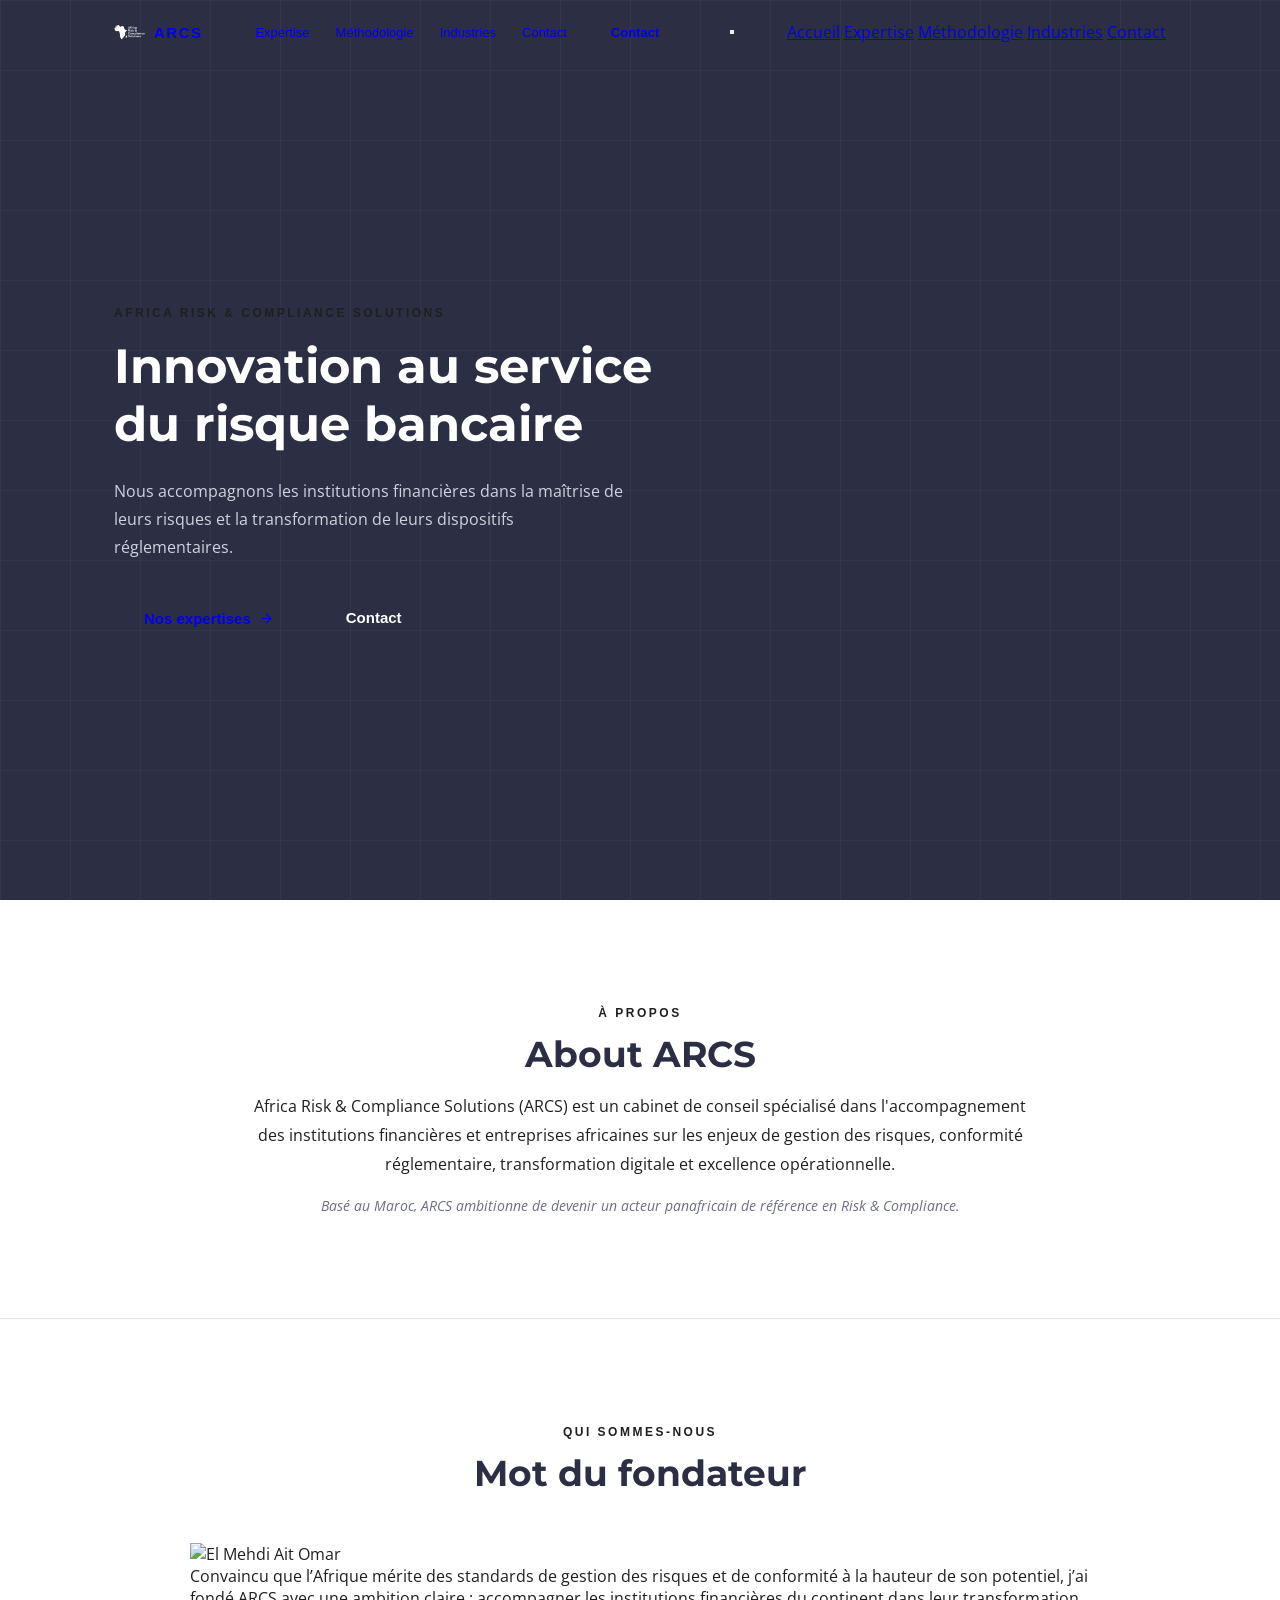
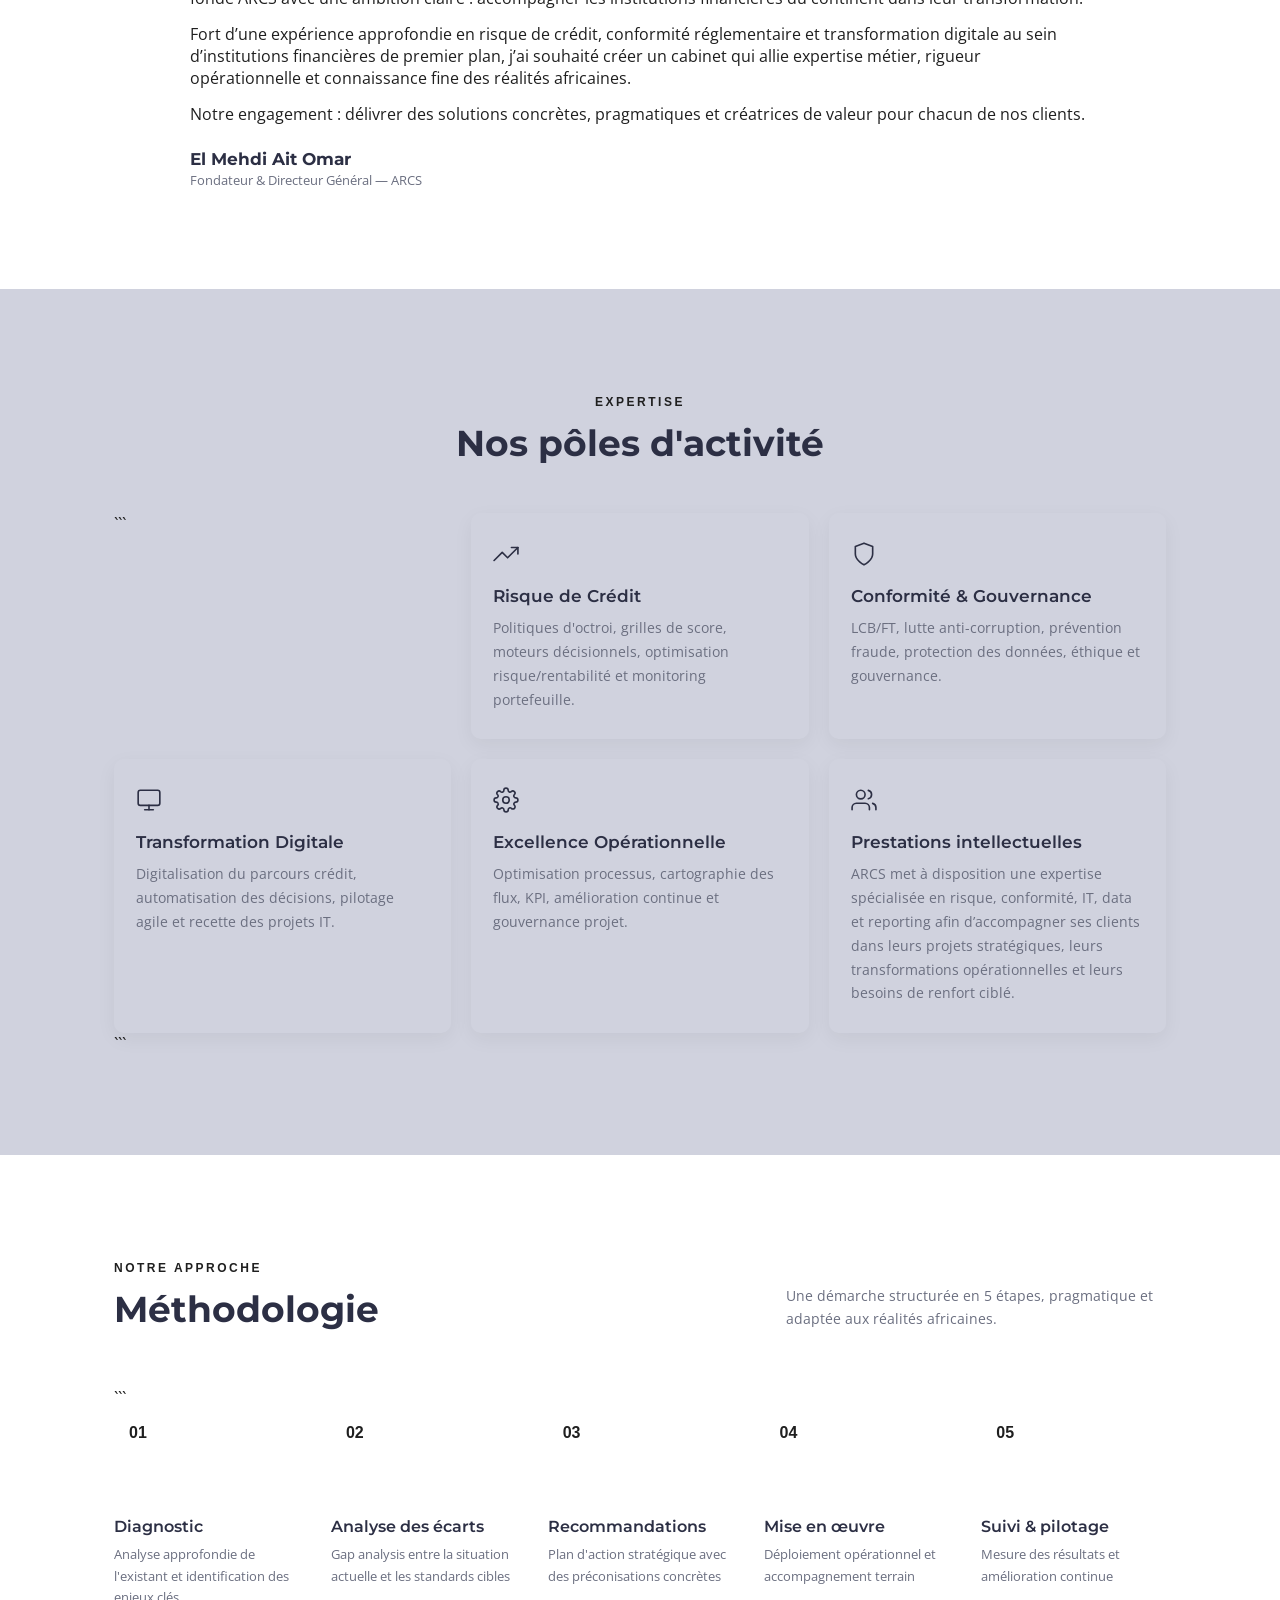
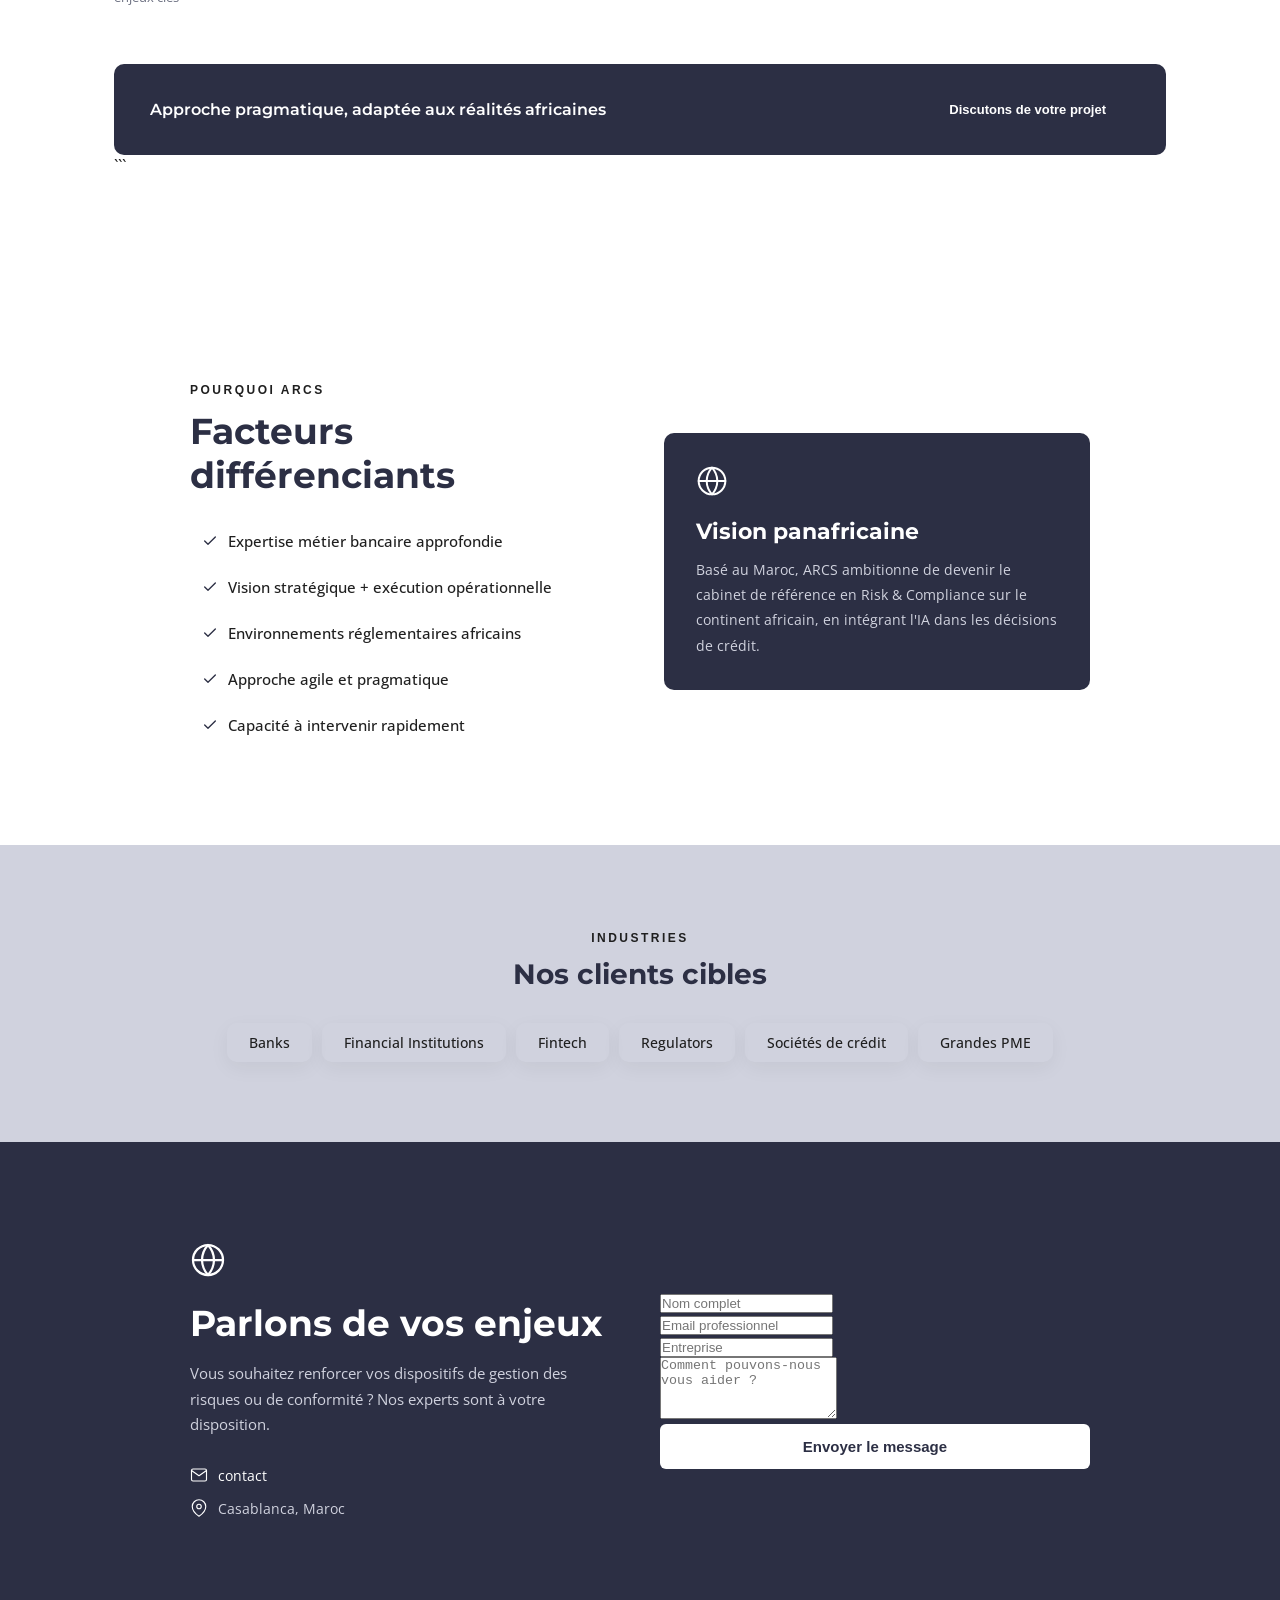
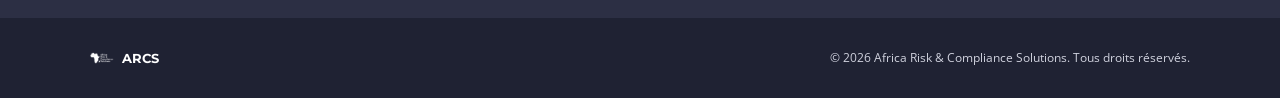
==== index.html @ 1bbd7424 "Update index.html" ====
<!DOCTYPE html>

<html lang="fr">
<head>
<meta charset="UTF-8">
<meta name="viewport" content="width=device-width, initial-scale=1.0">
<title>ARCS — Africa Risk & Compliance Solutions</title>
<meta name="description" content="Cabinet de conseil spécialisé en Risk Management, Compliance et Transformation Digitale pour les institutions financières africaines.">
<link rel="icon" type="image/png" href="favicon.png">
<link rel="apple-touch-icon" href="apple-touch-icon.png">
<meta property="og:title" content="ARCS — Africa Risk & Compliance Solutions">
<meta property="og:description" content="Innovation au service du risque bancaire.">
<meta property="og:image" content="og-image.png">
<meta property="og:type" content="website">
<meta name="twitter:card" content="summary_large_image">
<meta name="twitter:title" content="ARCS — Africa Risk & Compliance Solutions">
<meta name="twitter:image" content="og-image.png">
<link rel="preconnect" href="https://fonts.googleapis.com">
<link href="https://fonts.googleapis.com/css2?family=Montserrat:wght@400;500;600;700&family=Open+Sans:wght@300;400;500;600;700&display=swap" rel="stylesheet">
<style>
:root {
  --primary: #2C2F44;
  --primary-hover: #1F2233;
  --secondary: #D0D2DE;
  --white: #FFFFFF;
  --bg: #FFFFFF;
  --card-border: #E5E6EF;
  --text: #1F1F1F;
  --text-sec: #6B6F80;
}
*, *::before, *::after { margin: 0; padding: 0; box-sizing: border-box; }
html { scroll-behavior: smooth; }
::selection { background: rgba(44,47,68,0.12); }
body { font-family: 'Open Sans', sans-serif; color: var(--text); background: var(--bg); }
h1, h2, h3, h4 { font-family: 'Montserrat', sans-serif; }

.fade-in { opacity: 0; transform: translateY(20px); transition: opacity 0.55s cubic-bezier(0.16,1,0.3,1), transform 0.55s cubic-bezier(0.16,1,0.3,1); }
.fade-in.visible { opacity: 1; transform: translateY(0); }

.btn-p { background: var(–primary); color: var(–white); border: none; padding: 13px 30px; border-radius: 6px; font-size: 15px; font-weight: 600; cursor: pointer; font-family: ‘Montserrat’, sans-serif; transition: all 0.25s; display: inline-flex; align-items: center; gap: 8px; text-decoration: none; }
.btn-p:hover { background: var(–primary-hover); }
.btn-s { background: transparent; color: var(–primary); border: 1px solid var(–primary); padding: 12px 30px; border-radius: 6px; font-size: 15px; font-weight: 600; cursor: pointer; font-family: ‘Montserrat’, sans-serif; transition: all 0.25s; text-decoration: none; }
.btn-s:hover { background: var(–primary); color: var(–white); }

.card { background: var(–white); border: 1px solid var(–card-border); border-radius: 10px; box-shadow: 0px 6px 20px rgba(0,0,0,0.05); transition: all 0.3s ease; }
.card:hover { transform: translateY(-5px); box-shadow: 0 12px 32px rgba(0,0,0,0.08); }

.nav { position: fixed; top: 0; left: 0; right: 0; z-index: 100; transition: all 0.35s; padding: 16px 0; }
.nav.scrolled { background: rgba(44,47,68,0.94); backdrop-filter: blur(12px); padding: 10px 0; }
.nav-inner { max-width: 1100px; margin: 0 auto; padding: 0 24px; display: flex; align-items: center; justify-content: space-between; }
.nav-logo { display: flex; align-items: center; gap: 8px; text-decoration: none; }
.nav-logo img { width: 32px; height: 32px; object-fit: contain; }
.nav-logo span { font-family: ‘Montserrat’, sans-serif; font-weight: 700; font-size: 15px; color: var(–white); letter-spacing: 1.5px; }
.nav-links { display: flex; gap: 26px; align-items: center; }
.nav-link { color: var(–white); font-size: 13px; font-family: ‘Montserrat’, sans-serif; font-weight: 500; text-decoration: none; position: relative; transition: color 0.25s; }
.nav-link::after { content: ‘’; position: absolute; bottom: -3px; left: 0; width: 0; height: 1.5px; background: var(–white); transition: width 0.25s; }
.nav-link:hover::after { width: 100%; }

.label { font-size: 12px; color: var(–text-sec); font-family: ‘Montserrat’, sans-serif; font-weight: 600; letter-spacing: 2.5px; text-transform: uppercase; }
.label-light { color: var(–secondary); }

.container { max-width: 1100px; margin: 0 auto; padding: 0 24px; }
.section { padding: 100px 24px; }
.grid-5 { display: grid; grid-template-columns: repeat(auto-fit, minmax(260px, 1fr)); gap: 20px; }
.grid-2 { display: grid; grid-template-columns: repeat(auto-fit, minmax(340px, 1fr)); gap: 48px; align-items: center; }

.step-grid { display: grid; grid-template-columns: repeat(5, 1fr); gap: 32px; }
.step-card { position: relative; transition: all 0.35s ease; }
.step-card:hover { transform: translateY(-6px); }
.step-num { width: 48px; height: 48px; border-radius: 50%; border: 2px solid var(–primary); display: flex; align-items: center; justify-content: center; font-family: ‘Montserrat’, sans-serif; font-size: 16px; font-weight: 700; color: var(–primary); margin-bottom: 20px; transition: all 0.35s; }
.step-card:hover .step-num { background: var(–primary); color: var(–white); }
.step-line { width: 2px; height: 24px; background: var(–secondary); margin-bottom: 16px; border-radius: 1px; transition: all 0.35s; }
.step-card:hover .step-line { background: var(–primary); }

.diff-item { display: flex; align-items: center; gap: 10px; padding: 10px 12px; border-radius: 6px; transition: all 0.25s; }
.diff-item:hover { background: rgba(208,210,222,0.3); transform: translateX(4px); }

.pill { padding: 10px 22px; font-size: 14px; font-weight: 500; color: var(–primary); cursor: default; transition: all 0.25s; }
.pill:hover { background: var(–primary) !important; color: var(–white) !important; border-color: var(–primary) !important; }

.hero-grid { position: absolute; inset: 0; background-image: linear-gradient(rgba(255,255,255,0.03) 1px, transparent 1px), linear-gradient(90deg, rgba(255,255,255,0.03) 1px, transparent 1px); background-size: 70px 70px; }

@media (max-width: 768px) {
.hide-m { display: none !important; }
.step-grid { grid-template-columns: repeat(auto-fit, minmax(150px, 1fr)); }
.grid-2 { grid-template-columns: 1fr; }
h1 { font-size: 32px !important; }
h2 { font-size: 28px !important; }
}
</style>

</head>
<body>

<!-- NAV -->

<nav class="nav" id="navbar">
  <div class="nav-inner">
    <a href="#hero" class="nav-logo">
      <img src="logo-white.png" alt="ARCS">
      <span>ARCS</span>
    </a>
    <div class="nav-links hide-m">
      <a href="#poles" class="nav-link">Expertise</a>
      <a href="#methodo" class="nav-link">Méthodologie</a>
      <a href="#industries" class="nav-link">Industries</a>
      <a href="#contact" class="nav-link">Contact</a>
      <a href="#contact" class="btn-p" style="padding:8px 18px;font-size:13px">Contact</a>
    </div>
    <button class="hamburger" id="hamburger" aria-label="Menu"><span></span><span></span><span></span></button>
    <div class="mobile-menu" id="mobile-menu">
      <a href="#hero">Accueil</a>
      <a href="#poles">Expertise</a>
      <a href="#methodo">Méthodologie</a>
      <a href="#industries">Industries</a>
      <a href="#contact">Contact</a>
    </div>
  </div>
</nav>

<!-- HERO -->

<section id="hero" style="background:var(--primary);min-height:100vh;display:flex;align-items:center;position:relative;overflow:hidden">
  <div class="hero-grid"></div>
  <div class="container" style="position:relative;z-index:2;width:100%;padding-top:140px;padding-bottom:100px">
    <div style="max-width:650px">
      <div class="fade-in">
        <span class="label label-light">Africa Risk & Compliance Solutions</span>
      </div>
      <div class="fade-in" style="transition-delay:0.08s">
        <h1 style="font-size:48px;font-weight:700;color:var(--white);line-height:1.2;margin-top:16px;margin-bottom:24px">
          Innovation au service<br>du risque bancaire
        </h1>
      </div>
      <div class="fade-in" style="transition-delay:0.16s">
        <p style="font-size:16px;color:var(--secondary);line-height:1.75;margin-bottom:36px;max-width:520px">
          Nous accompagnons les institutions financières dans la maîtrise de leurs risques
          et la transformation de leurs dispositifs réglementaires.
        </p>
      </div>
      <div class="fade-in" style="transition-delay:0.24s;display:flex;gap:12px;flex-wrap:wrap">
        <a href="#poles" class="btn-p">Nos expertises
          <svg width="15" height="15" viewBox="0 0 24 24" fill="none" stroke="currentColor" stroke-width="2" stroke-linecap="round" stroke-linejoin="round"><line x1="5" y1="12" x2="19" y2="12"></line><polyline points="12 5 19 12 12 19"></polyline></svg>
        </a>
        <a href="#contact" class="btn-s" style="color:var(--white);border-color:rgba(255,255,255,0.25)">Contact</a>
      </div>
    </div>
  </div>
</section>

<!-- ABOUT -->

<section style="background:var(--bg);padding:100px 24px;border-bottom:1px solid var(--card-border)">
  <div style="max-width:800px;margin:0 auto;text-align:center">
    <div class="fade-in">
      <span class="label">À propos</span>
      <h2 style="font-size:36px;font-weight:700;color:var(--primary);margin-top:10px;margin-bottom:16px">About ARCS</h2>
    </div>
    <div class="fade-in" style="transition-delay:0.08s">
      <p style="font-size:16px;line-height:1.8;margin-bottom:16px">
        Africa Risk & Compliance Solutions (ARCS) est un cabinet de conseil spécialisé dans
        l'accompagnement des institutions financières et entreprises africaines sur les enjeux
        de gestion des risques, conformité réglementaire, transformation digitale et excellence opérationnelle.
      </p>
      <p style="font-size:14px;color:var(--text-sec);line-height:1.7;font-style:italic">
        Basé au Maroc, ARCS ambitionne de devenir un acteur panafricain de référence en Risk & Compliance.
      </p>
    </div>
  </div>
</section>

<!-- MOT DU FONDATEUR -->

<section style="background:var(--bg);padding:100px 24px">
  <div style="max-width:900px;margin:0 auto">
    <div class="fade-in" style="text-align:center;margin-bottom:48px">
      <span class="label">Qui sommes-nous</span>
      <h2 style="font-size:36px;font-weight:700;color:var(--primary);margin-top:10px">Mot du fondateur</h2>
    </div>
    <div class="fade-in founder-card">
      <div class="founder-img-wrap">
        <img src="founder.jpg" alt="El Mehdi Ait Omar" class="founder-img">
      </div>
      <div class="founder-content">
        <blockquote class="founder-quote">
          <p style="margin-bottom:14px">Convaincu que l’Afrique mérite des standards de gestion des risques et de conformité à la hauteur de son potentiel, j’ai fondé ARCS avec une ambition claire : accompagner les institutions financières du continent dans leur transformation.</p>
          <p style="margin-bottom:14px">Fort d’une expérience approfondie en risque de crédit, conformité réglementaire et transformation digitale au sein d’institutions financières de premier plan, j’ai souhaité créer un cabinet qui allie expertise métier, rigueur opérationnelle et connaissance fine des réalités africaines.</p>
          <p>Notre engagement : délivrer des solutions concrètes, pragmatiques et créatrices de valeur pour chacun de nos clients.</p>
        </blockquote>
        <div style="margin-top:24px">
          <p style="font-family:'Montserrat',sans-serif;font-size:17px;font-weight:700;color:var(--primary);margin-bottom:2px">El Mehdi Ait Omar</p>
          <p style="font-size:13px;color:var(--text-sec)">Fondateur & Directeur Général — ARCS</p>
        </div>
      </div>
    </div>
  </div>
</section>

<!-- EXPERTISE -->

<section id="poles" style="background:var(--secondary);padding:100px 24px">
  <div class="container">
    <div class="fade-in" style="text-align:center;margin-bottom:48px">
      <span class="label">Expertise</span>
      <h2 style="font-size:36px;font-weight:700;color:var(--primary);margin-top:10px">Nos pôles d'activité</h2>
    </div>
    <div class="grid-5">

```
  <div class="fade-in"><div class="card" style="padding:28px 22px;height:100%">
    <svg width="26" height="26" viewBox="0 0 24 24" fill="none" stroke="#2C2F44" stroke-width="1.5" stroke-linecap="round" stroke-linejoin="round"><polyline points="23 6 13.5 15.5 8.5 10.5 1 18"></polyline><polyline points="17 6 23 6 23 12"></polyline></svg>
    <h3 style="font-size:17px;font-weight:600;color:var(--primary);margin:14px 0 10px">Risque de Crédit</h3>
    <p style="font-size:14px;color:var(--text-sec);line-height:1.7">Politiques d'octroi, grilles de score, moteurs décisionnels, optimisation risque/rentabilité et monitoring portefeuille.</p>
  </div></div>

  <div class="fade-in" style="transition-delay:0.06s"><div class="card" style="padding:28px 22px;height:100%">
    <svg width="26" height="26" viewBox="0 0 24 24" fill="none" stroke="#2C2F44" stroke-width="1.5" stroke-linecap="round" stroke-linejoin="round"><path d="M12 22s8-4 8-10V5l-8-3-8 3v7c0 6 8 10 8 10z"></path></svg>
    <h3 style="font-size:17px;font-weight:600;color:var(--primary);margin:14px 0 10px">Conformité & Gouvernance</h3>
    <p style="font-size:14px;color:var(--text-sec);line-height:1.7">LCB/FT, lutte anti-corruption, prévention fraude, protection des données, éthique et gouvernance.</p>
  </div></div>

  <div class="fade-in" style="transition-delay:0.12s"><div class="card" style="padding:28px 22px;height:100%">
    <svg width="26" height="26" viewBox="0 0 24 24" fill="none" stroke="#2C2F44" stroke-width="1.5" stroke-linecap="round" stroke-linejoin="round"><rect x="2" y="3" width="20" height="14" rx="2"></rect><line x1="8" y1="21" x2="16" y2="21"></line><line x1="12" y1="17" x2="12" y2="21"></line></svg>
    <h3 style="font-size:17px;font-weight:600;color:var(--primary);margin:14px 0 10px">Transformation Digitale</h3>
    <p style="font-size:14px;color:var(--text-sec);line-height:1.7">Digitalisation du parcours crédit, automatisation des décisions, pilotage agile et recette des projets IT.</p>
  </div></div>

  <div class="fade-in" style="transition-delay:0.18s"><div class="card" style="padding:28px 22px;height:100%">
    <svg width="26" height="26" viewBox="0 0 24 24" fill="none" stroke="#2C2F44" stroke-width="1.5" stroke-linecap="round" stroke-linejoin="round"><circle cx="12" cy="12" r="3"></circle><path d="M19.4 15a1.65 1.65 0 00.33 1.82l.06.06a2 2 0 010 2.83 2 2 0 01-2.83 0l-.06-.06a1.65 1.65 0 00-1.82-.33 1.65 1.65 0 00-1 1.51V21a2 2 0 01-4 0v-.09A1.65 1.65 0 009 19.4a1.65 1.65 0 00-1.82.33l-.06.06a2 2 0 01-2.83-2.83l.06-.06A1.65 1.65 0 004.68 15a1.65 1.65 0 00-1.51-1H3a2 2 0 010-4h.09A1.65 1.65 0 004.6 9a1.65 1.65 0 00-.33-1.82l-.06-.06a2 2 0 012.83-2.83l.06.06A1.65 1.65 0 009 4.68a1.65 1.65 0 001-1.51V3a2 2 0 014 0v.09a1.65 1.65 0 001 1.51 1.65 1.65 0 001.82-.33l.06-.06a2 2 0 012.83 2.83l-.06.06A1.65 1.65 0 0019.4 9a1.65 1.65 0 001.51 1H21a2 2 0 010 4h-.09a1.65 1.65 0 00-1.51 1z"></path></svg>
    <h3 style="font-size:17px;font-weight:600;color:var(--primary);margin:14px 0 10px">Excellence Opérationnelle</h3>
    <p style="font-size:14px;color:var(--text-sec);line-height:1.7">Optimisation processus, cartographie des flux, KPI, amélioration continue et gouvernance projet.</p>
  </div></div>

  <div class="fade-in" style="transition-delay:0.24s"><div class="card" style="padding:28px 22px;height:100%">
    <svg width="26" height="26" viewBox="0 0 24 24" fill="none" stroke="#2C2F44" stroke-width="1.5" stroke-linecap="round" stroke-linejoin="round"><path d="M17 21v-2a4 4 0 00-4-4H5a4 4 0 00-4 4v2"></path><circle cx="9" cy="7" r="4"></circle><path d="M23 21v-2a4 4 0 00-3-3.87"></path><path d="M16 3.13a4 4 0 010 7.75"></path></svg>
    <h3 style="font-size:17px;font-weight:600;color:var(--primary);margin:14px 0 10px">Prestations intellectuelles</h3>
    <p style="font-size:14px;color:var(--text-sec);line-height:1.7">ARCS met à disposition une expertise spécialisée en risque, conformité, IT, data et reporting afin d’accompagner ses clients dans leurs projets stratégiques, leurs transformations opérationnelles et leurs besoins de renfort ciblé.</p>
  </div></div>

</div>
```

  </div>
</section>

<!-- MÉTHODOLOGIE -->

<section id="methodo" style="background:var(--bg);padding:100px 24px">
  <div class="container">
    <div class="fade-in" style="display:flex;align-items:flex-end;justify-content:space-between;margin-bottom:56px;flex-wrap:wrap;gap:16px">
      <div>
        <span class="label">Notre approche</span>
        <h2 style="font-size:36px;font-weight:700;color:var(--primary);margin-top:10px">Méthodologie</h2>
      </div>
      <p style="font-size:14px;color:var(--text-sec);max-width:380px;line-height:1.7">
        Une démarche structurée en 5 étapes, pragmatique et adaptée aux réalités africaines.
      </p>
    </div>

```
<div class="step-grid">
  <div class="fade-in step-card">
    <div class="step-num">01</div>
    <div class="step-line"></div>
    <h4 style="font-size:16px;font-weight:600;color:var(--primary);margin-bottom:8px">Diagnostic</h4>
    <p style="font-size:13px;color:var(--text-sec);line-height:1.65">Analyse approfondie de l'existant et identification des enjeux clés</p>
  </div>
  <div class="fade-in step-card" style="transition-delay:0.08s">
    <div class="step-num">02</div>
    <div class="step-line"></div>
    <h4 style="font-size:16px;font-weight:600;color:var(--primary);margin-bottom:8px">Analyse des écarts</h4>
    <p style="font-size:13px;color:var(--text-sec);line-height:1.65">Gap analysis entre la situation actuelle et les standards cibles</p>
  </div>
  <div class="fade-in step-card" style="transition-delay:0.16s">
    <div class="step-num">03</div>
    <div class="step-line"></div>
    <h4 style="font-size:16px;font-weight:600;color:var(--primary);margin-bottom:8px">Recommandations</h4>
    <p style="font-size:13px;color:var(--text-sec);line-height:1.65">Plan d'action stratégique avec des préconisations concrètes</p>
  </div>
  <div class="fade-in step-card" style="transition-delay:0.24s">
    <div class="step-num">04</div>
    <div class="step-line"></div>
    <h4 style="font-size:16px;font-weight:600;color:var(--primary);margin-bottom:8px">Mise en œuvre</h4>
    <p style="font-size:13px;color:var(--text-sec);line-height:1.65">Déploiement opérationnel et accompagnement terrain</p>
  </div>
  <div class="fade-in step-card" style="transition-delay:0.32s">
    <div class="step-num">05</div>
    <div class="step-line"></div>
    <h4 style="font-size:16px;font-weight:600;color:var(--primary);margin-bottom:8px">Suivi & pilotage</h4>
    <p style="font-size:13px;color:var(--text-sec);line-height:1.65">Mesure des résultats et amélioration continue</p>
  </div>
</div>

<div class="fade-in" style="transition-delay:0.4s;margin-top:56px;background:var(--primary);border-radius:10px;padding:28px 36px;display:flex;align-items:center;justify-content:space-between;flex-wrap:wrap;gap:16px">
  <p style="font-family:'Montserrat',sans-serif;font-size:16px;color:var(--white);font-weight:600">Approche pragmatique, adaptée aux réalités africaines</p>
  <a href="#contact" class="btn-s" style="color:var(--white);border-color:rgba(255,255,255,0.3);padding:10px 24px;font-size:13px">Discutons de votre projet</a>
</div>
```

  </div>
</section>

<!-- DIFFÉRENCIANTS -->

<section style="background:var(--bg);padding:100px 24px">
  <div style="max-width:900px;margin:0 auto" class="grid-2">
    <div class="fade-in">
      <span class="label">Pourquoi ARCS</span>
      <h2 style="font-size:36px;font-weight:700;color:var(--primary);margin-top:10px;margin-bottom:24px">Facteurs différenciants</h2>
      <div style="display:flex;flex-direction:column;gap:6px">
        <div class="diff-item"><svg width="16" height="16" viewBox="0 0 24 24" fill="none" stroke="#2C2F44" stroke-width="2" stroke-linecap="round" stroke-linejoin="round"><polyline points="20 6 9 17 4 12"></polyline></svg><span style="font-size:15px;font-weight:500">Expertise métier bancaire approfondie</span></div>
        <div class="diff-item"><svg width="16" height="16" viewBox="0 0 24 24" fill="none" stroke="#2C2F44" stroke-width="2" stroke-linecap="round" stroke-linejoin="round"><polyline points="20 6 9 17 4 12"></polyline></svg><span style="font-size:15px;font-weight:500">Vision stratégique + exécution opérationnelle</span></div>
        <div class="diff-item"><svg width="16" height="16" viewBox="0 0 24 24" fill="none" stroke="#2C2F44" stroke-width="2" stroke-linecap="round" stroke-linejoin="round"><polyline points="20 6 9 17 4 12"></polyline></svg><span style="font-size:15px;font-weight:500">Environnements réglementaires africains</span></div>
        <div class="diff-item"><svg width="16" height="16" viewBox="0 0 24 24" fill="none" stroke="#2C2F44" stroke-width="2" stroke-linecap="round" stroke-linejoin="round"><polyline points="20 6 9 17 4 12"></polyline></svg><span style="font-size:15px;font-weight:500">Approche agile et pragmatique</span></div>
        <div class="diff-item"><svg width="16" height="16" viewBox="0 0 24 24" fill="none" stroke="#2C2F44" stroke-width="2" stroke-linecap="round" stroke-linejoin="round"><polyline points="20 6 9 17 4 12"></polyline></svg><span style="font-size:15px;font-weight:500">Capacité à intervenir rapidement</span></div>
      </div>
    </div>
    <div class="fade-in" style="transition-delay:0.12s">
      <div style="background:var(--primary);border-radius:10px;padding:32px">
        <svg width="32" height="32" viewBox="0 0 24 24" fill="none" stroke="#FFFFFF" stroke-width="1.5" stroke-linecap="round" stroke-linejoin="round"><circle cx="12" cy="12" r="10"></circle><line x1="2" y1="12" x2="22" y2="12"></line><path d="M12 2a15.3 15.3 0 014 10 15.3 15.3 0 01-4 10 15.3 15.3 0 01-4-10 15.3 15.3 0 014-10z"></path></svg>
        <h3 style="font-size:22px;font-weight:700;color:var(--white);margin-top:16px;margin-bottom:12px">Vision panafricaine</h3>
        <p style="font-size:14px;color:var(--secondary);line-height:1.8">
          Basé au Maroc, ARCS ambitionne de devenir le cabinet de référence en Risk & Compliance
          sur le continent africain, en intégrant l'IA dans les décisions de crédit.
        </p>
      </div>
    </div>
  </div>
</section>

<!-- INDUSTRIES -->

<section id="industries" style="background:var(--secondary);padding:80px 24px">
  <div style="max-width:900px;margin:0 auto;text-align:center">
    <div class="fade-in">
      <span class="label">Industries</span>
      <h2 style="font-size:28px;font-weight:700;color:var(--primary);margin-top:10px;margin-bottom:32px">Nos clients cibles</h2>
    </div>
    <div style="display:flex;flex-wrap:wrap;justify-content:center;gap:10px">
      <div class="fade-in"><div class="card pill">Banks</div></div>
      <div class="fade-in" style="transition-delay:0.04s"><div class="card pill">Financial Institutions</div></div>
      <div class="fade-in" style="transition-delay:0.08s"><div class="card pill">Fintech</div></div>
      <div class="fade-in" style="transition-delay:0.12s"><div class="card pill">Regulators</div></div>
      <div class="fade-in" style="transition-delay:0.16s"><div class="card pill">Sociétés de crédit</div></div>
      <div class="fade-in" style="transition-delay:0.2s"><div class="card pill">Grandes PME</div></div>
    </div>
  </div>
</section>

<!-- CONTACT -->

<section id="contact" style="background:var(--primary);padding:100px 24px">
  <div style="max-width:900px;margin:0 auto">
    <div class="grid-2" style="gap:40px">
      <div class="fade-in">
        <svg width="36" height="36" viewBox="0 0 24 24" fill="none" stroke="#FFFFFF" stroke-width="1.5" stroke-linecap="round" stroke-linejoin="round"><circle cx="12" cy="12" r="10"></circle><line x1="2" y1="12" x2="22" y2="12"></line><path d="M12 2a15.3 15.3 0 014 10 15.3 15.3 0 01-4 10 15.3 15.3 0 01-4-10 15.3 15.3 0 014-10z"></path></svg>
        <h2 style="font-size:36px;font-weight:700;color:var(--white);margin-top:18px;margin-bottom:16px">Parlons de vos enjeux</h2>
        <p style="font-size:15px;color:var(--secondary);line-height:1.7;margin-bottom:28px">Vous souhaitez renforcer vos dispositifs de gestion des risques ou de conformité ? Nos experts sont à votre disposition.</p>
        <div style="display:flex;flex-direction:column;gap:14px">
          <div style="display:flex;align-items:center;gap:10px">
            <svg width="18" height="18" viewBox="0 0 24 24" fill="none" stroke="#FFFFFF" stroke-width="1.5" stroke-linecap="round" stroke-linejoin="round"><path d="M4 4h16c1.1 0 2 .9 2 2v12c0 1.1-.9 2-2 2H4c-1.1 0-2-.9-2-2V6c0-1.1.9-2 2-2z"></path><polyline points="22,6 12,13 2,6"></polyline></svg>
            <a href="mailto:contact@arcs.ma" style="color:var(--white);font-size:14px;text-decoration:none">contact</a>
          </div>
          <div style="display:flex;align-items:center;gap:10px">
            <svg width="18" height="18" viewBox="0 0 24 24" fill="none" stroke="#FFFFFF" stroke-width="1.5" stroke-linecap="round" stroke-linejoin="round"><path d="M21 10c0 7-9 13-9 13s-9-6-9-13a9 9 0 0118 0z"></path><circle cx="12" cy="10" r="3"></circle></svg>
            <span style="color:var(--secondary);font-size:14px">Casablanca, Maroc</span>
          </div>
        </div>
      </div>
      <div class="fade-in" style="transition-delay:0.12s">
        <form id="contact-form" action="https://api.web3forms.com/submit" method="POST" class="contact-form">
          <input type="hidden" name="access_key" value="VOTRE_CLE_ICI">
          <input type="hidden" name="subject" value="Nouveau message depuis arcs.ma">
          <div class="form-group"><input type="text" name="name" placeholder="Nom complet" required class="form-input"></div>
          <div class="form-group"><input type="email" name="email" placeholder="Email professionnel" required class="form-input"></div>
          <div class="form-group"><input type="text" name="company" placeholder="Entreprise" class="form-input"></div>
          <div class="form-group"><textarea name="message" placeholder="Comment pouvons-nous vous aider ?" rows="4" required class="form-input form-textarea"></textarea></div>
          <button type="submit" class="btn-p form-submit" style="width:100%;justify-content:center;background:var(--white);color:var(--primary);padding:14px 30px">Envoyer le message</button>
          <p id="form-status" style="text-align:center;margin-top:12px;font-size:13px;color:var(--secondary);display:none"></p>
        </form>
      </div>
    </div>
  </div>
</section>

<!-- FOOTER -->

<footer style="background:var(--primary-hover);padding:28px 24px">
  <div style="max-width:1100px;margin:0 auto;display:flex;justify-content:space-between;align-items:center;flex-wrap:wrap;gap:14px">
    <div style="display:flex;align-items:center;gap:8px">
      <img src="logo-white.png" alt="ARCS" style="width:24px;height:24px;object-fit:contain">
      <span style="font-family:'Montserrat',sans-serif;font-weight:700;font-size:13px;color:var(--white)">ARCS</span>
    </div>
    <p style="font-size:12px;color:var(--secondary)">© 2026 Africa Risk & Compliance Solutions. Tous droits réservés.</p>
  </div>
</footer>

<script>
// Nav scroll effect
var nav = document.getElementById('navbar');
window.addEventListener('scroll', function() {
  if (window.scrollY > 50) {
    nav.classList.add('scrolled');
  } else {
    nav.classList.remove('scrolled');
  }
});

// Fade-in on scroll
var observer = new IntersectionObserver(function(entries) {
  entries.forEach(function(entry) {
    if (entry.isIntersecting) {
      entry.target.classList.add('visible');
    }
  });
}, { threshold: 0.15 });

var fadeEls = document.querySelectorAll('.fade-in');
for (var i = 0; i < fadeEls.length; i++) {
  observer.observe(fadeEls[i]);
}



// Hamburger
var hamburger = document.getElementById('hamburger');
var mobileMenu = document.getElementById('mobile-menu');
hamburger.addEventListener('click', function() {
  hamburger.classList.toggle('open');
  mobileMenu.classList.toggle('open');
});
var mobileLinks = mobileMenu.querySelectorAll('a');
for (var j = 0; j < mobileLinks.length; j++) {
  mobileLinks[j].addEventListener('click', function() {
    hamburger.classList.remove('open');
    mobileMenu.classList.remove('open');
  });
}

// Contact form
var form = document.getElementById('contact-form');
var status = document.getElementById('form-status');
if (form) {
  form.addEventListener('submit', function(e) {
    e.preventDefault();
    var btn = form.querySelector('.form-submit');
    btn.textContent = 'Envoi en cours...';
    btn.disabled = true;
    fetch(form.action, { method: 'POST', body: new FormData(form) })
      .then(function(r) { return r.json(); })
      .then(function(d) {
        status.style.display = 'block';
        if (d.success) {
          status.style.color = '#8BC34A';
          status.textContent = 'Message envoye ! Nous vous recontacterons rapidement.';
          form.reset();
        } else {
          status.style.color = '#FF5252';
          status.textContent = 'Erreur. Veuillez reessayer.';
        }
        btn.textContent = 'Envoyer le message';
        btn.disabled = false;
      })
      .catch(function() {
        status.style.display = 'block';
        status.style.color = '#FF5252';
        status.textContent = 'Erreur de connexion.';
        btn.textContent = 'Envoyer le message';
        btn.disabled = false;
      });
  });
}
</script>

</body>
</html>
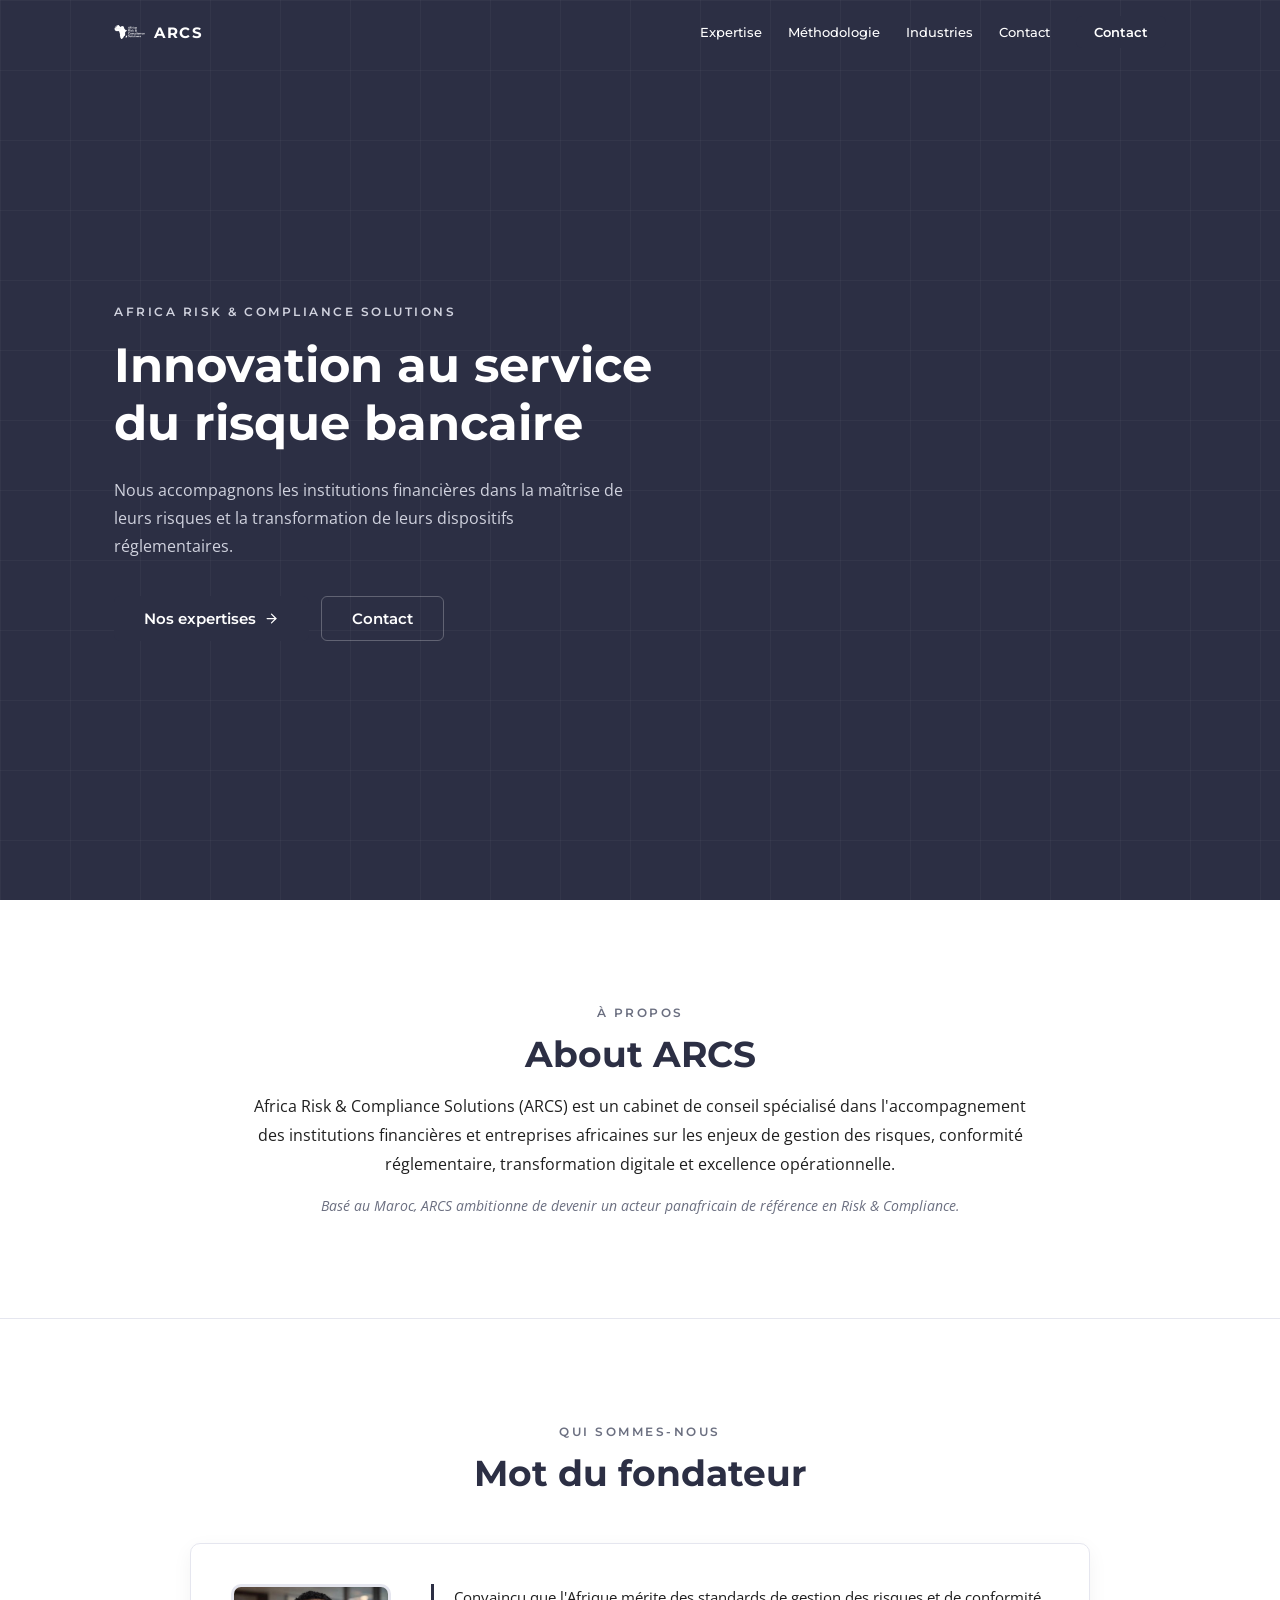
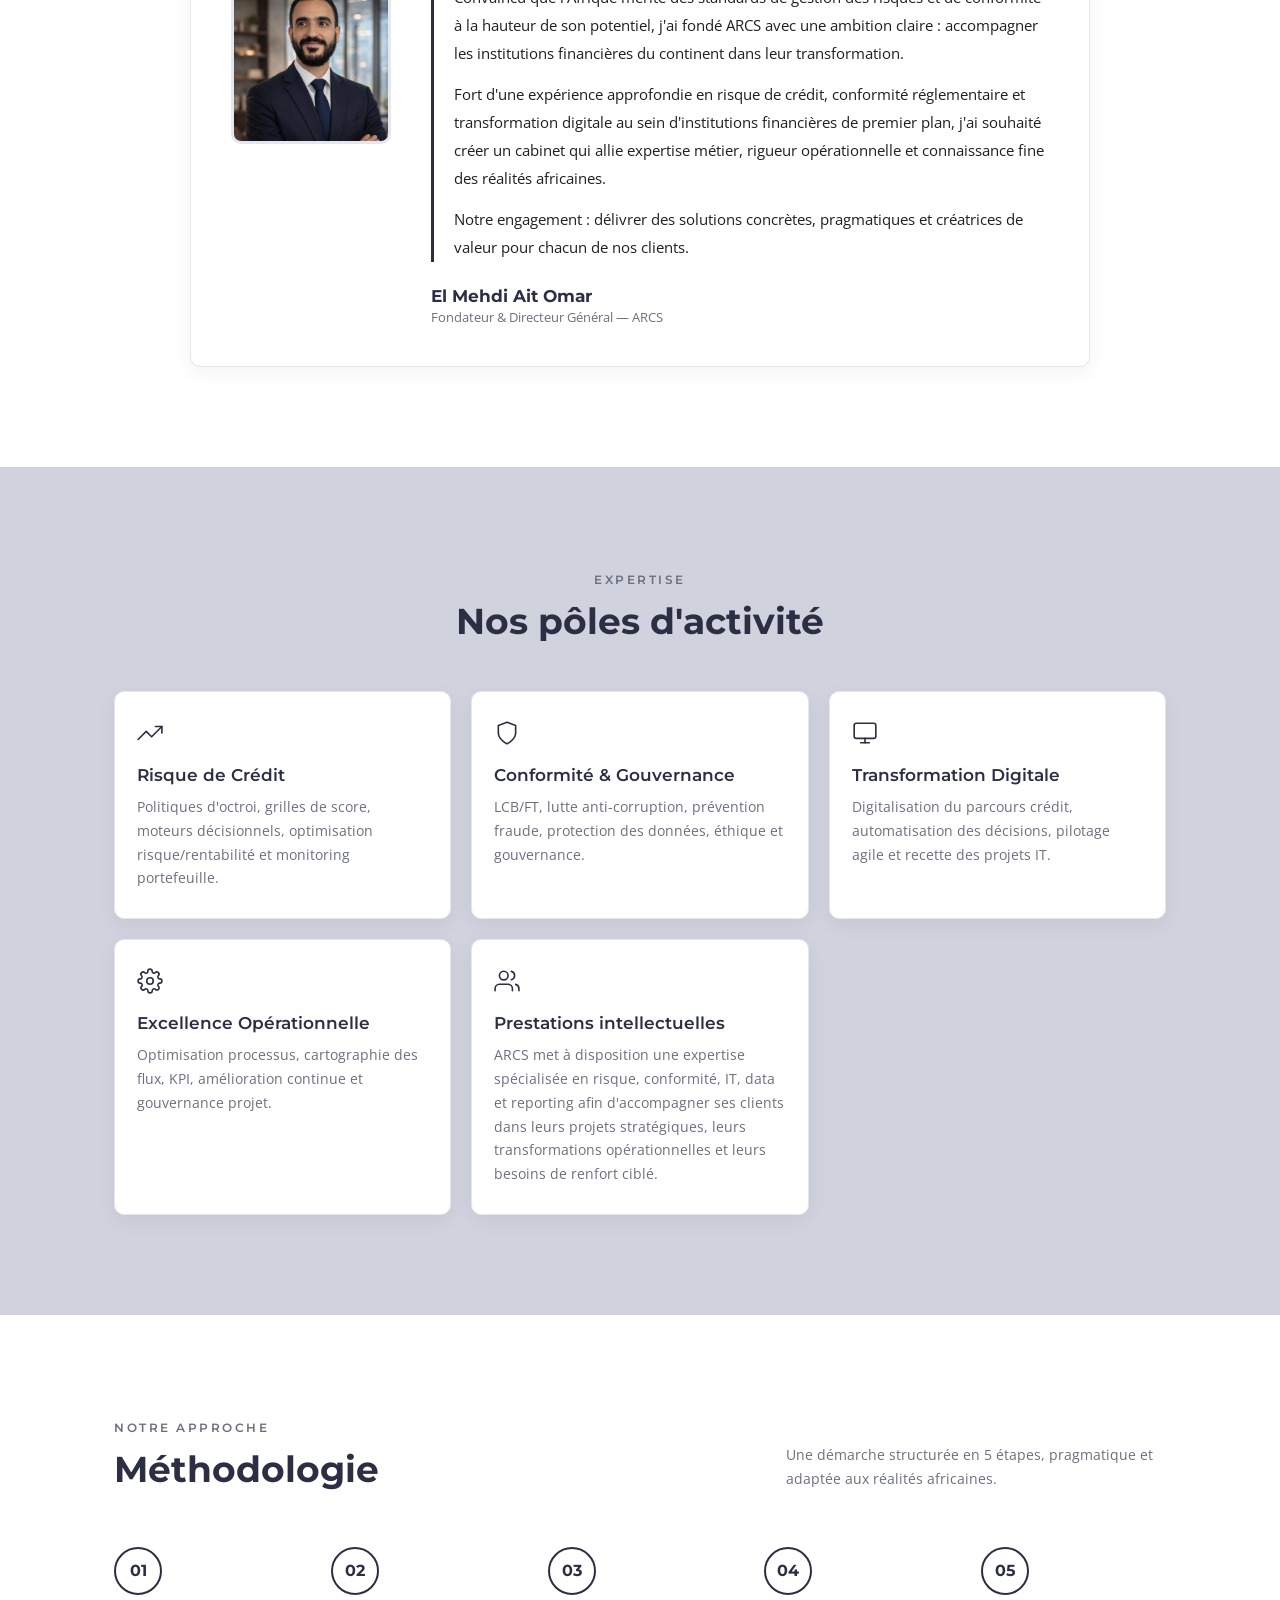
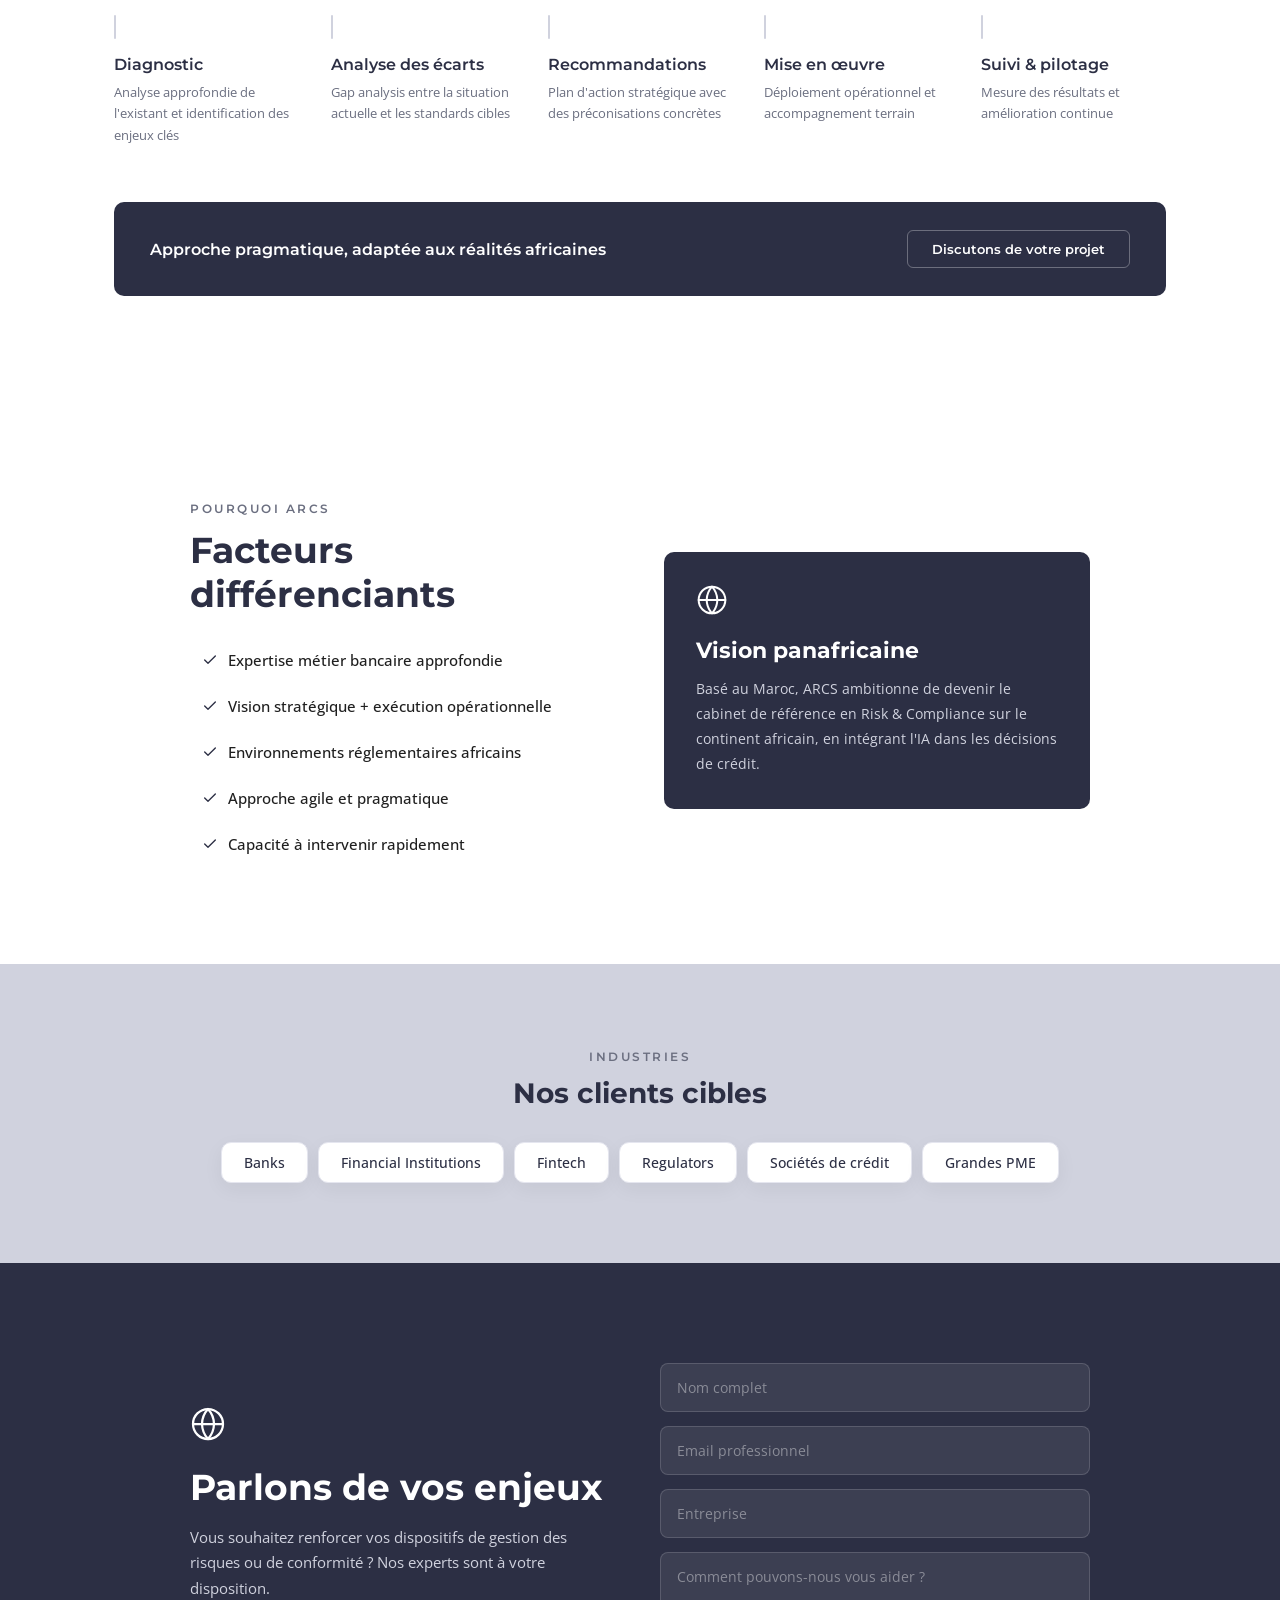
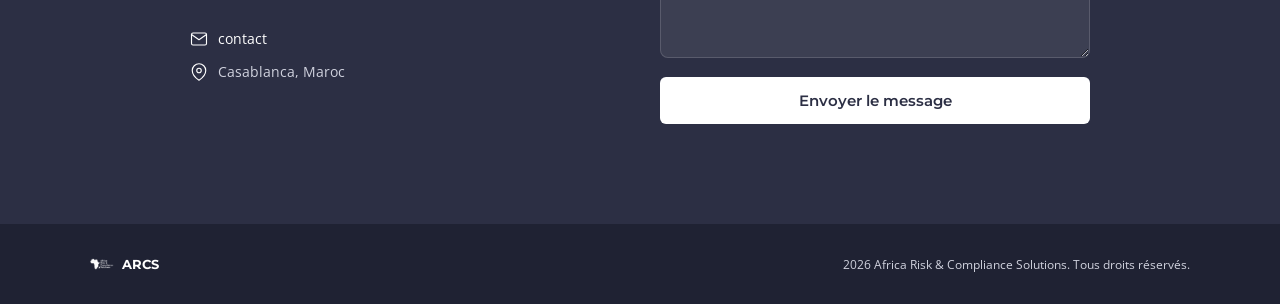
==== commit 63f5702d: "Update index.html" ====
--- a/index.html
+++ b/index.html
@@ -17,82 +17,9 @@
 <meta name="twitter:image" content="og-image.png">
 <link rel="preconnect" href="https://fonts.googleapis.com">
 <link href="https://fonts.googleapis.com/css2?family=Montserrat:wght@400;500;600;700&family=Open+Sans:wght@300;400;500;600;700&display=swap" rel="stylesheet">
-<style>
-:root {
-  --primary: #2C2F44;
-  --primary-hover: #1F2233;
-  --secondary: #D0D2DE;
-  --white: #FFFFFF;
-  --bg: #FFFFFF;
-  --card-border: #E5E6EF;
-  --text: #1F1F1F;
-  --text-sec: #6B6F80;
-}
-*, *::before, *::after { margin: 0; padding: 0; box-sizing: border-box; }
-html { scroll-behavior: smooth; }
-::selection { background: rgba(44,47,68,0.12); }
-body { font-family: 'Open Sans', sans-serif; color: var(--text); background: var(--bg); }
-h1, h2, h3, h4 { font-family: 'Montserrat', sans-serif; }
-
-.fade-in { opacity: 0; transform: translateY(20px); transition: opacity 0.55s cubic-bezier(0.16,1,0.3,1), transform 0.55s cubic-bezier(0.16,1,0.3,1); }
-.fade-in.visible { opacity: 1; transform: translateY(0); }
-
-.btn-p { background: var(–primary); color: var(–white); border: none; padding: 13px 30px; border-radius: 6px; font-size: 15px; font-weight: 600; cursor: pointer; font-family: ‘Montserrat’, sans-serif; transition: all 0.25s; display: inline-flex; align-items: center; gap: 8px; text-decoration: none; }
-.btn-p:hover { background: var(–primary-hover); }
-.btn-s { background: transparent; color: var(–primary); border: 1px solid var(–primary); padding: 12px 30px; border-radius: 6px; font-size: 15px; font-weight: 600; cursor: pointer; font-family: ‘Montserrat’, sans-serif; transition: all 0.25s; text-decoration: none; }
-.btn-s:hover { background: var(–primary); color: var(–white); }
-
-.card { background: var(–white); border: 1px solid var(–card-border); border-radius: 10px; box-shadow: 0px 6px 20px rgba(0,0,0,0.05); transition: all 0.3s ease; }
-.card:hover { transform: translateY(-5px); box-shadow: 0 12px 32px rgba(0,0,0,0.08); }
-
-.nav { position: fixed; top: 0; left: 0; right: 0; z-index: 100; transition: all 0.35s; padding: 16px 0; }
-.nav.scrolled { background: rgba(44,47,68,0.94); backdrop-filter: blur(12px); padding: 10px 0; }
-.nav-inner { max-width: 1100px; margin: 0 auto; padding: 0 24px; display: flex; align-items: center; justify-content: space-between; }
-.nav-logo { display: flex; align-items: center; gap: 8px; text-decoration: none; }
-.nav-logo img { width: 32px; height: 32px; object-fit: contain; }
-.nav-logo span { font-family: ‘Montserrat’, sans-serif; font-weight: 700; font-size: 15px; color: var(–white); letter-spacing: 1.5px; }
-.nav-links { display: flex; gap: 26px; align-items: center; }
-.nav-link { color: var(–white); font-size: 13px; font-family: ‘Montserrat’, sans-serif; font-weight: 500; text-decoration: none; position: relative; transition: color 0.25s; }
-.nav-link::after { content: ‘’; position: absolute; bottom: -3px; left: 0; width: 0; height: 1.5px; background: var(–white); transition: width 0.25s; }
-.nav-link:hover::after { width: 100%; }
-
-.label { font-size: 12px; color: var(–text-sec); font-family: ‘Montserrat’, sans-serif; font-weight: 600; letter-spacing: 2.5px; text-transform: uppercase; }
-.label-light { color: var(–secondary); }
-
-.container { max-width: 1100px; margin: 0 auto; padding: 0 24px; }
-.section { padding: 100px 24px; }
-.grid-5 { display: grid; grid-template-columns: repeat(auto-fit, minmax(260px, 1fr)); gap: 20px; }
-.grid-2 { display: grid; grid-template-columns: repeat(auto-fit, minmax(340px, 1fr)); gap: 48px; align-items: center; }
-
-.step-grid { display: grid; grid-template-columns: repeat(5, 1fr); gap: 32px; }
-.step-card { position: relative; transition: all 0.35s ease; }
-.step-card:hover { transform: translateY(-6px); }
-.step-num { width: 48px; height: 48px; border-radius: 50%; border: 2px solid var(–primary); display: flex; align-items: center; justify-content: center; font-family: ‘Montserrat’, sans-serif; font-size: 16px; font-weight: 700; color: var(–primary); margin-bottom: 20px; transition: all 0.35s; }
-.step-card:hover .step-num { background: var(–primary); color: var(–white); }
-.step-line { width: 2px; height: 24px; background: var(–secondary); margin-bottom: 16px; border-radius: 1px; transition: all 0.35s; }
-.step-card:hover .step-line { background: var(–primary); }
-
-.diff-item { display: flex; align-items: center; gap: 10px; padding: 10px 12px; border-radius: 6px; transition: all 0.25s; }
-.diff-item:hover { background: rgba(208,210,222,0.3); transform: translateX(4px); }
-
-.pill { padding: 10px 22px; font-size: 14px; font-weight: 500; color: var(–primary); cursor: default; transition: all 0.25s; }
-.pill:hover { background: var(–primary) !important; color: var(–white) !important; border-color: var(–primary) !important; }
-
-.hero-grid { position: absolute; inset: 0; background-image: linear-gradient(rgba(255,255,255,0.03) 1px, transparent 1px), linear-gradient(90deg, rgba(255,255,255,0.03) 1px, transparent 1px); background-size: 70px 70px; }
-
-@media (max-width: 768px) {
-.hide-m { display: none !important; }
-.step-grid { grid-template-columns: repeat(auto-fit, minmax(150px, 1fr)); }
-.grid-2 { grid-template-columns: 1fr; }
-h1 { font-size: 32px !important; }
-h2 { font-size: 28px !important; }
-}
-</style>
-
+<link rel="stylesheet" href="style.css">
 </head>
 <body>
-
-<!-- NAV -->
 
 <nav class="nav" id="navbar">
   <div class="nav-inner">
@@ -118,37 +45,24 @@
   </div>
 </nav>
 
-<!-- HERO -->
-
 <section id="hero" style="background:var(--primary);min-height:100vh;display:flex;align-items:center;position:relative;overflow:hidden">
   <div class="hero-grid"></div>
   <div class="container" style="position:relative;z-index:2;width:100%;padding-top:140px;padding-bottom:100px">
     <div style="max-width:650px">
-      <div class="fade-in">
-        <span class="label label-light">Africa Risk & Compliance Solutions</span>
-      </div>
+      <div class="fade-in"><span class="label label-light">Africa Risk &amp; Compliance Solutions</span></div>
       <div class="fade-in" style="transition-delay:0.08s">
-        <h1 style="font-size:48px;font-weight:700;color:var(--white);line-height:1.2;margin-top:16px;margin-bottom:24px">
-          Innovation au service<br>du risque bancaire
-        </h1>
+        <h1 style="font-size:48px;font-weight:700;color:var(--white);line-height:1.2;margin-top:16px;margin-bottom:24px">Innovation au service<br>du risque bancaire</h1>
       </div>
       <div class="fade-in" style="transition-delay:0.16s">
-        <p style="font-size:16px;color:var(--secondary);line-height:1.75;margin-bottom:36px;max-width:520px">
-          Nous accompagnons les institutions financières dans la maîtrise de leurs risques
-          et la transformation de leurs dispositifs réglementaires.
-        </p>
+        <p style="font-size:16px;color:var(--secondary);line-height:1.75;margin-bottom:36px;max-width:520px">Nous accompagnons les institutions financières dans la maîtrise de leurs risques et la transformation de leurs dispositifs réglementaires.</p>
       </div>
       <div class="fade-in" style="transition-delay:0.24s;display:flex;gap:12px;flex-wrap:wrap">
-        <a href="#poles" class="btn-p">Nos expertises
-          <svg width="15" height="15" viewBox="0 0 24 24" fill="none" stroke="currentColor" stroke-width="2" stroke-linecap="round" stroke-linejoin="round"><line x1="5" y1="12" x2="19" y2="12"></line><polyline points="12 5 19 12 12 19"></polyline></svg>
-        </a>
+        <a href="#poles" class="btn-p">Nos expertises <svg width="15" height="15" viewBox="0 0 24 24" fill="none" stroke="currentColor" stroke-width="2" stroke-linecap="round" stroke-linejoin="round"><line x1="5" y1="12" x2="19" y2="12"></line><polyline points="12 5 19 12 12 19"></polyline></svg></a>
         <a href="#contact" class="btn-s" style="color:var(--white);border-color:rgba(255,255,255,0.25)">Contact</a>
       </div>
     </div>
   </div>
 </section>
-
-<!-- ABOUT -->
 
 <section style="background:var(--bg);padding:100px 24px;border-bottom:1px solid var(--card-border)">
   <div style="max-width:800px;margin:0 auto;text-align:center">
@@ -157,19 +71,11 @@
       <h2 style="font-size:36px;font-weight:700;color:var(--primary);margin-top:10px;margin-bottom:16px">About ARCS</h2>
     </div>
     <div class="fade-in" style="transition-delay:0.08s">
-      <p style="font-size:16px;line-height:1.8;margin-bottom:16px">
-        Africa Risk & Compliance Solutions (ARCS) est un cabinet de conseil spécialisé dans
-        l'accompagnement des institutions financières et entreprises africaines sur les enjeux
-        de gestion des risques, conformité réglementaire, transformation digitale et excellence opérationnelle.
-      </p>
-      <p style="font-size:14px;color:var(--text-sec);line-height:1.7;font-style:italic">
-        Basé au Maroc, ARCS ambitionne de devenir un acteur panafricain de référence en Risk & Compliance.
-      </p>
-    </div>
-  </div>
-</section>
-
-<!-- MOT DU FONDATEUR -->
+      <p style="font-size:16px;line-height:1.8;margin-bottom:16px">Africa Risk &amp; Compliance Solutions (ARCS) est un cabinet de conseil spécialisé dans l'accompagnement des institutions financières et entreprises africaines sur les enjeux de gestion des risques, conformité réglementaire, transformation digitale et excellence opérationnelle.</p>
+      <p style="font-size:14px;color:var(--text-sec);line-height:1.7;font-style:italic">Basé au Maroc, ARCS ambitionne de devenir un acteur panafricain de référence en Risk &amp; Compliance.</p>
+    </div>
+  </div>
+</section>
 
 <section style="background:var(--bg);padding:100px 24px">
   <div style="max-width:900px;margin:0 auto">
@@ -179,24 +85,22 @@
     </div>
     <div class="fade-in founder-card">
       <div class="founder-img-wrap">
-        <img src="founder.jpg" alt="El Mehdi Ait Omar" class="founder-img">
+        <img src="founder.jpeg" alt="El Mehdi Ait Omar" class="founder-img">
       </div>
       <div class="founder-content">
         <blockquote class="founder-quote">
-          <p style="margin-bottom:14px">Convaincu que l’Afrique mérite des standards de gestion des risques et de conformité à la hauteur de son potentiel, j’ai fondé ARCS avec une ambition claire : accompagner les institutions financières du continent dans leur transformation.</p>
-          <p style="margin-bottom:14px">Fort d’une expérience approfondie en risque de crédit, conformité réglementaire et transformation digitale au sein d’institutions financières de premier plan, j’ai souhaité créer un cabinet qui allie expertise métier, rigueur opérationnelle et connaissance fine des réalités africaines.</p>
+          <p style="margin-bottom:14px">Convaincu que l'Afrique mérite des standards de gestion des risques et de conformité à la hauteur de son potentiel, j'ai fondé ARCS avec une ambition claire : accompagner les institutions financières du continent dans leur transformation.</p>
+          <p style="margin-bottom:14px">Fort d'une expérience approfondie en risque de crédit, conformité réglementaire et transformation digitale au sein d'institutions financières de premier plan, j'ai souhaité créer un cabinet qui allie expertise métier, rigueur opérationnelle et connaissance fine des réalités africaines.</p>
           <p>Notre engagement : délivrer des solutions concrètes, pragmatiques et créatrices de valeur pour chacun de nos clients.</p>
         </blockquote>
         <div style="margin-top:24px">
           <p style="font-family:'Montserrat',sans-serif;font-size:17px;font-weight:700;color:var(--primary);margin-bottom:2px">El Mehdi Ait Omar</p>
-          <p style="font-size:13px;color:var(--text-sec)">Fondateur & Directeur Général — ARCS</p>
+          <p style="font-size:13px;color:var(--text-sec)">Fondateur &amp; Directeur Général — ARCS</p>
         </div>
       </div>
     </div>
   </div>
 </section>
-
-<!-- EXPERTISE -->
 
 <section id="poles" style="background:var(--secondary);padding:100px 24px">
   <div class="container">
@@ -205,45 +109,34 @@
       <h2 style="font-size:36px;font-weight:700;color:var(--primary);margin-top:10px">Nos pôles d'activité</h2>
     </div>
     <div class="grid-5">
-
-```
-  <div class="fade-in"><div class="card" style="padding:28px 22px;height:100%">
-    <svg width="26" height="26" viewBox="0 0 24 24" fill="none" stroke="#2C2F44" stroke-width="1.5" stroke-linecap="round" stroke-linejoin="round"><polyline points="23 6 13.5 15.5 8.5 10.5 1 18"></polyline><polyline points="17 6 23 6 23 12"></polyline></svg>
-    <h3 style="font-size:17px;font-weight:600;color:var(--primary);margin:14px 0 10px">Risque de Crédit</h3>
-    <p style="font-size:14px;color:var(--text-sec);line-height:1.7">Politiques d'octroi, grilles de score, moteurs décisionnels, optimisation risque/rentabilité et monitoring portefeuille.</p>
-  </div></div>
-
-  <div class="fade-in" style="transition-delay:0.06s"><div class="card" style="padding:28px 22px;height:100%">
-    <svg width="26" height="26" viewBox="0 0 24 24" fill="none" stroke="#2C2F44" stroke-width="1.5" stroke-linecap="round" stroke-linejoin="round"><path d="M12 22s8-4 8-10V5l-8-3-8 3v7c0 6 8 10 8 10z"></path></svg>
-    <h3 style="font-size:17px;font-weight:600;color:var(--primary);margin:14px 0 10px">Conformité & Gouvernance</h3>
-    <p style="font-size:14px;color:var(--text-sec);line-height:1.7">LCB/FT, lutte anti-corruption, prévention fraude, protection des données, éthique et gouvernance.</p>
-  </div></div>
-
-  <div class="fade-in" style="transition-delay:0.12s"><div class="card" style="padding:28px 22px;height:100%">
-    <svg width="26" height="26" viewBox="0 0 24 24" fill="none" stroke="#2C2F44" stroke-width="1.5" stroke-linecap="round" stroke-linejoin="round"><rect x="2" y="3" width="20" height="14" rx="2"></rect><line x1="8" y1="21" x2="16" y2="21"></line><line x1="12" y1="17" x2="12" y2="21"></line></svg>
-    <h3 style="font-size:17px;font-weight:600;color:var(--primary);margin:14px 0 10px">Transformation Digitale</h3>
-    <p style="font-size:14px;color:var(--text-sec);line-height:1.7">Digitalisation du parcours crédit, automatisation des décisions, pilotage agile et recette des projets IT.</p>
-  </div></div>
-
-  <div class="fade-in" style="transition-delay:0.18s"><div class="card" style="padding:28px 22px;height:100%">
-    <svg width="26" height="26" viewBox="0 0 24 24" fill="none" stroke="#2C2F44" stroke-width="1.5" stroke-linecap="round" stroke-linejoin="round"><circle cx="12" cy="12" r="3"></circle><path d="M19.4 15a1.65 1.65 0 00.33 1.82l.06.06a2 2 0 010 2.83 2 2 0 01-2.83 0l-.06-.06a1.65 1.65 0 00-1.82-.33 1.65 1.65 0 00-1 1.51V21a2 2 0 01-4 0v-.09A1.65 1.65 0 009 19.4a1.65 1.65 0 00-1.82.33l-.06.06a2 2 0 01-2.83-2.83l.06-.06A1.65 1.65 0 004.68 15a1.65 1.65 0 00-1.51-1H3a2 2 0 010-4h.09A1.65 1.65 0 004.6 9a1.65 1.65 0 00-.33-1.82l-.06-.06a2 2 0 012.83-2.83l.06.06A1.65 1.65 0 009 4.68a1.65 1.65 0 001-1.51V3a2 2 0 014 0v.09a1.65 1.65 0 001 1.51 1.65 1.65 0 001.82-.33l.06-.06a2 2 0 012.83 2.83l-.06.06A1.65 1.65 0 0019.4 9a1.65 1.65 0 001.51 1H21a2 2 0 010 4h-.09a1.65 1.65 0 00-1.51 1z"></path></svg>
-    <h3 style="font-size:17px;font-weight:600;color:var(--primary);margin:14px 0 10px">Excellence Opérationnelle</h3>
-    <p style="font-size:14px;color:var(--text-sec);line-height:1.7">Optimisation processus, cartographie des flux, KPI, amélioration continue et gouvernance projet.</p>
-  </div></div>
-
-  <div class="fade-in" style="transition-delay:0.24s"><div class="card" style="padding:28px 22px;height:100%">
-    <svg width="26" height="26" viewBox="0 0 24 24" fill="none" stroke="#2C2F44" stroke-width="1.5" stroke-linecap="round" stroke-linejoin="round"><path d="M17 21v-2a4 4 0 00-4-4H5a4 4 0 00-4 4v2"></path><circle cx="9" cy="7" r="4"></circle><path d="M23 21v-2a4 4 0 00-3-3.87"></path><path d="M16 3.13a4 4 0 010 7.75"></path></svg>
-    <h3 style="font-size:17px;font-weight:600;color:var(--primary);margin:14px 0 10px">Prestations intellectuelles</h3>
-    <p style="font-size:14px;color:var(--text-sec);line-height:1.7">ARCS met à disposition une expertise spécialisée en risque, conformité, IT, data et reporting afin d’accompagner ses clients dans leurs projets stratégiques, leurs transformations opérationnelles et leurs besoins de renfort ciblé.</p>
-  </div></div>
-
-</div>
-```
-
-  </div>
-</section>
-
-<!-- MÉTHODOLOGIE -->
+      <div class="fade-in"><div class="card" style="padding:28px 22px;height:100%">
+        <svg width="26" height="26" viewBox="0 0 24 24" fill="none" stroke="#2C2F44" stroke-width="1.5" stroke-linecap="round" stroke-linejoin="round"><polyline points="23 6 13.5 15.5 8.5 10.5 1 18"></polyline><polyline points="17 6 23 6 23 12"></polyline></svg>
+        <h3 style="font-size:17px;font-weight:600;color:var(--primary);margin:14px 0 10px">Risque de Crédit</h3>
+        <p style="font-size:14px;color:var(--text-sec);line-height:1.7">Politiques d'octroi, grilles de score, moteurs décisionnels, optimisation risque/rentabilité et monitoring portefeuille.</p>
+      </div></div>
+      <div class="fade-in" style="transition-delay:0.06s"><div class="card" style="padding:28px 22px;height:100%">
+        <svg width="26" height="26" viewBox="0 0 24 24" fill="none" stroke="#2C2F44" stroke-width="1.5" stroke-linecap="round" stroke-linejoin="round"><path d="M12 22s8-4 8-10V5l-8-3-8 3v7c0 6 8 10 8 10z"></path></svg>
+        <h3 style="font-size:17px;font-weight:600;color:var(--primary);margin:14px 0 10px">Conformité &amp; Gouvernance</h3>
+        <p style="font-size:14px;color:var(--text-sec);line-height:1.7">LCB/FT, lutte anti-corruption, prévention fraude, protection des données, éthique et gouvernance.</p>
+      </div></div>
+      <div class="fade-in" style="transition-delay:0.12s"><div class="card" style="padding:28px 22px;height:100%">
+        <svg width="26" height="26" viewBox="0 0 24 24" fill="none" stroke="#2C2F44" stroke-width="1.5" stroke-linecap="round" stroke-linejoin="round"><rect x="2" y="3" width="20" height="14" rx="2"></rect><line x1="8" y1="21" x2="16" y2="21"></line><line x1="12" y1="17" x2="12" y2="21"></line></svg>
+        <h3 style="font-size:17px;font-weight:600;color:var(--primary);margin:14px 0 10px">Transformation Digitale</h3>
+        <p style="font-size:14px;color:var(--text-sec);line-height:1.7">Digitalisation du parcours crédit, automatisation des décisions, pilotage agile et recette des projets IT.</p>
+      </div></div>
+      <div class="fade-in" style="transition-delay:0.18s"><div class="card" style="padding:28px 22px;height:100%">
+        <svg width="26" height="26" viewBox="0 0 24 24" fill="none" stroke="#2C2F44" stroke-width="1.5" stroke-linecap="round" stroke-linejoin="round"><circle cx="12" cy="12" r="3"></circle><path d="M19.4 15a1.65 1.65 0 00.33 1.82l.06.06a2 2 0 010 2.83 2 2 0 01-2.83 0l-.06-.06a1.65 1.65 0 00-1.82-.33 1.65 1.65 0 00-1 1.51V21a2 2 0 01-4 0v-.09A1.65 1.65 0 009 19.4a1.65 1.65 0 00-1.82.33l-.06.06a2 2 0 01-2.83-2.83l.06-.06A1.65 1.65 0 004.68 15a1.65 1.65 0 00-1.51-1H3a2 2 0 010-4h.09A1.65 1.65 0 004.6 9a1.65 1.65 0 00-.33-1.82l-.06-.06a2 2 0 012.83-2.83l.06.06A1.65 1.65 0 009 4.68a1.65 1.65 0 001-1.51V3a2 2 0 014 0v.09a1.65 1.65 0 001 1.51 1.65 1.65 0 001.82-.33l.06-.06a2 2 0 012.83 2.83l-.06.06A1.65 1.65 0 0019.4 9a1.65 1.65 0 001.51 1H21a2 2 0 010 4h-.09a1.65 1.65 0 00-1.51 1z"></path></svg>
+        <h3 style="font-size:17px;font-weight:600;color:var(--primary);margin:14px 0 10px">Excellence Opérationnelle</h3>
+        <p style="font-size:14px;color:var(--text-sec);line-height:1.7">Optimisation processus, cartographie des flux, KPI, amélioration continue et gouvernance projet.</p>
+      </div></div>
+      <div class="fade-in" style="transition-delay:0.24s"><div class="card" style="padding:28px 22px;height:100%">
+        <svg width="26" height="26" viewBox="0 0 24 24" fill="none" stroke="#2C2F44" stroke-width="1.5" stroke-linecap="round" stroke-linejoin="round"><path d="M17 21v-2a4 4 0 00-4-4H5a4 4 0 00-4 4v2"></path><circle cx="9" cy="7" r="4"></circle><path d="M23 21v-2a4 4 0 00-3-3.87"></path><path d="M16 3.13a4 4 0 010 7.75"></path></svg>
+        <h3 style="font-size:17px;font-weight:600;color:var(--primary);margin:14px 0 10px">Prestations intellectuelles</h3>
+        <p style="font-size:14px;color:var(--text-sec);line-height:1.7">ARCS met à disposition une expertise spécialisée en risque, conformité, IT, data et reporting afin d'accompagner ses clients dans leurs projets stratégiques, leurs transformations opérationnelles et leurs besoins de renfort ciblé.</p>
+      </div></div>
+    </div>
+  </div>
+</section>
 
 <section id="methodo" style="background:var(--bg);padding:100px 24px">
   <div class="container">
@@ -252,55 +145,21 @@
         <span class="label">Notre approche</span>
         <h2 style="font-size:36px;font-weight:700;color:var(--primary);margin-top:10px">Méthodologie</h2>
       </div>
-      <p style="font-size:14px;color:var(--text-sec);max-width:380px;line-height:1.7">
-        Une démarche structurée en 5 étapes, pragmatique et adaptée aux réalités africaines.
-      </p>
-    </div>
-
-```
-<div class="step-grid">
-  <div class="fade-in step-card">
-    <div class="step-num">01</div>
-    <div class="step-line"></div>
-    <h4 style="font-size:16px;font-weight:600;color:var(--primary);margin-bottom:8px">Diagnostic</h4>
-    <p style="font-size:13px;color:var(--text-sec);line-height:1.65">Analyse approfondie de l'existant et identification des enjeux clés</p>
-  </div>
-  <div class="fade-in step-card" style="transition-delay:0.08s">
-    <div class="step-num">02</div>
-    <div class="step-line"></div>
-    <h4 style="font-size:16px;font-weight:600;color:var(--primary);margin-bottom:8px">Analyse des écarts</h4>
-    <p style="font-size:13px;color:var(--text-sec);line-height:1.65">Gap analysis entre la situation actuelle et les standards cibles</p>
-  </div>
-  <div class="fade-in step-card" style="transition-delay:0.16s">
-    <div class="step-num">03</div>
-    <div class="step-line"></div>
-    <h4 style="font-size:16px;font-weight:600;color:var(--primary);margin-bottom:8px">Recommandations</h4>
-    <p style="font-size:13px;color:var(--text-sec);line-height:1.65">Plan d'action stratégique avec des préconisations concrètes</p>
-  </div>
-  <div class="fade-in step-card" style="transition-delay:0.24s">
-    <div class="step-num">04</div>
-    <div class="step-line"></div>
-    <h4 style="font-size:16px;font-weight:600;color:var(--primary);margin-bottom:8px">Mise en œuvre</h4>
-    <p style="font-size:13px;color:var(--text-sec);line-height:1.65">Déploiement opérationnel et accompagnement terrain</p>
-  </div>
-  <div class="fade-in step-card" style="transition-delay:0.32s">
-    <div class="step-num">05</div>
-    <div class="step-line"></div>
-    <h4 style="font-size:16px;font-weight:600;color:var(--primary);margin-bottom:8px">Suivi & pilotage</h4>
-    <p style="font-size:13px;color:var(--text-sec);line-height:1.65">Mesure des résultats et amélioration continue</p>
-  </div>
-</div>
-
-<div class="fade-in" style="transition-delay:0.4s;margin-top:56px;background:var(--primary);border-radius:10px;padding:28px 36px;display:flex;align-items:center;justify-content:space-between;flex-wrap:wrap;gap:16px">
-  <p style="font-family:'Montserrat',sans-serif;font-size:16px;color:var(--white);font-weight:600">Approche pragmatique, adaptée aux réalités africaines</p>
-  <a href="#contact" class="btn-s" style="color:var(--white);border-color:rgba(255,255,255,0.3);padding:10px 24px;font-size:13px">Discutons de votre projet</a>
-</div>
-```
-
-  </div>
-</section>
-
-<!-- DIFFÉRENCIANTS -->
+      <p style="font-size:14px;color:var(--text-sec);max-width:380px;line-height:1.7">Une démarche structurée en 5 étapes, pragmatique et adaptée aux réalités africaines.</p>
+    </div>
+    <div class="step-grid">
+      <div class="fade-in step-card"><div class="step-num">01</div><div class="step-line"></div><h4 style="font-size:16px;font-weight:600;color:var(--primary);margin-bottom:8px">Diagnostic</h4><p style="font-size:13px;color:var(--text-sec);line-height:1.65">Analyse approfondie de l'existant et identification des enjeux clés</p></div>
+      <div class="fade-in step-card" style="transition-delay:0.08s"><div class="step-num">02</div><div class="step-line"></div><h4 style="font-size:16px;font-weight:600;color:var(--primary);margin-bottom:8px">Analyse des écarts</h4><p style="font-size:13px;color:var(--text-sec);line-height:1.65">Gap analysis entre la situation actuelle et les standards cibles</p></div>
+      <div class="fade-in step-card" style="transition-delay:0.16s"><div class="step-num">03</div><div class="step-line"></div><h4 style="font-size:16px;font-weight:600;color:var(--primary);margin-bottom:8px">Recommandations</h4><p style="font-size:13px;color:var(--text-sec);line-height:1.65">Plan d'action stratégique avec des préconisations concrètes</p></div>
+      <div class="fade-in step-card" style="transition-delay:0.24s"><div class="step-num">04</div><div class="step-line"></div><h4 style="font-size:16px;font-weight:600;color:var(--primary);margin-bottom:8px">Mise en œuvre</h4><p style="font-size:13px;color:var(--text-sec);line-height:1.65">Déploiement opérationnel et accompagnement terrain</p></div>
+      <div class="fade-in step-card" style="transition-delay:0.32s"><div class="step-num">05</div><div class="step-line"></div><h4 style="font-size:16px;font-weight:600;color:var(--primary);margin-bottom:8px">Suivi &amp; pilotage</h4><p style="font-size:13px;color:var(--text-sec);line-height:1.65">Mesure des résultats et amélioration continue</p></div>
+    </div>
+    <div class="fade-in" style="transition-delay:0.4s;margin-top:56px;background:var(--primary);border-radius:10px;padding:28px 36px;display:flex;align-items:center;justify-content:space-between;flex-wrap:wrap;gap:16px">
+      <p style="font-family:'Montserrat',sans-serif;font-size:16px;color:var(--white);font-weight:600">Approche pragmatique, adaptée aux réalités africaines</p>
+      <a href="#contact" class="btn-s" style="color:var(--white);border-color:rgba(255,255,255,0.3);padding:10px 24px;font-size:13px">Discutons de votre projet</a>
+    </div>
+  </div>
+</section>
 
 <section style="background:var(--bg);padding:100px 24px">
   <div style="max-width:900px;margin:0 auto" class="grid-2">
@@ -319,16 +178,11 @@
       <div style="background:var(--primary);border-radius:10px;padding:32px">
         <svg width="32" height="32" viewBox="0 0 24 24" fill="none" stroke="#FFFFFF" stroke-width="1.5" stroke-linecap="round" stroke-linejoin="round"><circle cx="12" cy="12" r="10"></circle><line x1="2" y1="12" x2="22" y2="12"></line><path d="M12 2a15.3 15.3 0 014 10 15.3 15.3 0 01-4 10 15.3 15.3 0 01-4-10 15.3 15.3 0 014-10z"></path></svg>
         <h3 style="font-size:22px;font-weight:700;color:var(--white);margin-top:16px;margin-bottom:12px">Vision panafricaine</h3>
-        <p style="font-size:14px;color:var(--secondary);line-height:1.8">
-          Basé au Maroc, ARCS ambitionne de devenir le cabinet de référence en Risk & Compliance
-          sur le continent africain, en intégrant l'IA dans les décisions de crédit.
-        </p>
-      </div>
-    </div>
-  </div>
-</section>
-
-<!-- INDUSTRIES -->
+        <p style="font-size:14px;color:var(--secondary);line-height:1.8">Basé au Maroc, ARCS ambitionne de devenir le cabinet de référence en Risk &amp; Compliance sur le continent africain, en intégrant l'IA dans les décisions de crédit.</p>
+      </div>
+    </div>
+  </div>
+</section>
 
 <section id="industries" style="background:var(--secondary);padding:80px 24px">
   <div style="max-width:900px;margin:0 auto;text-align:center">
@@ -346,8 +200,6 @@
     </div>
   </div>
 </section>
-
-<!-- CONTACT -->
 
 <section id="contact" style="background:var(--primary);padding:100px 24px">
   <div style="max-width:900px;margin:0 auto">
@@ -383,93 +235,67 @@
   </div>
 </section>
 
-<!-- FOOTER -->
-
 <footer style="background:var(--primary-hover);padding:28px 24px">
   <div style="max-width:1100px;margin:0 auto;display:flex;justify-content:space-between;align-items:center;flex-wrap:wrap;gap:14px">
     <div style="display:flex;align-items:center;gap:8px">
       <img src="logo-white.png" alt="ARCS" style="width:24px;height:24px;object-fit:contain">
       <span style="font-family:'Montserrat',sans-serif;font-weight:700;font-size:13px;color:var(--white)">ARCS</span>
     </div>
-    <p style="font-size:12px;color:var(--secondary)">© 2026 Africa Risk & Compliance Solutions. Tous droits réservés.</p>
+    <p style="font-size:12px;color:var(--secondary)">2026 Africa Risk &amp; Compliance Solutions. Tous droits réservés.</p>
   </div>
 </footer>
 
 <script>
-// Nav scroll effect
 var nav = document.getElementById('navbar');
 window.addEventListener('scroll', function() {
-  if (window.scrollY > 50) {
-    nav.classList.add('scrolled');
-  } else {
-    nav.classList.remove('scrolled');
-  }
+  if (window.scrollY > 50) { nav.classList.add('scrolled'); }
+  else { nav.classList.remove('scrolled'); }
 });
 
-// Fade-in on scroll
 var observer = new IntersectionObserver(function(entries) {
   entries.forEach(function(entry) {
-    if (entry.isIntersecting) {
-      entry.target.classList.add('visible');
-    }
+    if (entry.isIntersecting) { entry.target.classList.add('visible'); }
   });
 }, { threshold: 0.15 });
-
 var fadeEls = document.querySelectorAll('.fade-in');
-for (var i = 0; i < fadeEls.length; i++) {
-  observer.observe(fadeEls[i]);
-}
-
-
-
-// Hamburger
+for (var i = 0; i < fadeEls.length; i++) { observer.observe(fadeEls[i]); }
+
 var hamburger = document.getElementById('hamburger');
 var mobileMenu = document.getElementById('mobile-menu');
 hamburger.addEventListener('click', function() {
   hamburger.classList.toggle('open');
   mobileMenu.classList.toggle('open');
 });
-var mobileLinks = mobileMenu.querySelectorAll('a');
-for (var j = 0; j < mobileLinks.length; j++) {
-  mobileLinks[j].addEventListener('click', function() {
+var links = mobileMenu.querySelectorAll('a');
+for (var j = 0; j < links.length; j++) {
+  links[j].addEventListener('click', function() {
     hamburger.classList.remove('open');
     mobileMenu.classList.remove('open');
   });
 }
 
-// Contact form
 var form = document.getElementById('contact-form');
 var status = document.getElementById('form-status');
-if (form) {
-  form.addEventListener('submit', function(e) {
-    e.preventDefault();
-    var btn = form.querySelector('.form-submit');
-    btn.textContent = 'Envoi en cours...';
-    btn.disabled = true;
-    fetch(form.action, { method: 'POST', body: new FormData(form) })
-      .then(function(r) { return r.json(); })
-      .then(function(d) {
-        status.style.display = 'block';
-        if (d.success) {
-          status.style.color = '#8BC34A';
-          status.textContent = 'Message envoye ! Nous vous recontacterons rapidement.';
-          form.reset();
-        } else {
-          status.style.color = '#FF5252';
-          status.textContent = 'Erreur. Veuillez reessayer.';
-        }
-        btn.textContent = 'Envoyer le message';
-        btn.disabled = false;
-      })
-      .catch(function() {
-        status.style.display = 'block';
-        status.style.color = '#FF5252';
-        status.textContent = 'Erreur de connexion.';
-        btn.textContent = 'Envoyer le message';
-        btn.disabled = false;
-      });
-  });
-}
+form.addEventListener('submit', function(e) {
+  e.preventDefault();
+  var btn = form.querySelector('.form-submit');
+  btn.textContent = 'Envoi en cours...';
+  btn.disabled = true;
+  fetch(form.action, { method:'POST', body: new FormData(form) })
+    .then(function(r) { return r.json(); })
+    .then(function(d) {
+      status.style.display = 'block';
+      status.style.color = d.success ? '#8BC34A' : '#FF5252';
+      status.textContent = d.success ? 'Message envoye ! Nous vous recontacterons.' : 'Erreur. Veuillez reessayer.';
+      if (d.success) form.reset();
+      btn.textContent = 'Envoyer le message'; btn.disabled = false;
+    })
+    .catch(function() {
+      status.style.display = 'block'; status.style.color = '#FF5252';
+      status.textContent = 'Erreur de connexion.';
+      btn.textContent = 'Envoyer le message'; btn.disabled = false;
+    });
+});
 </script>
 
 </body>
--- a/style.css
+++ b/style.css
@@ -0,0 +1,232 @@
+:root {
+  --primary: #2C2F44;
+  --primary-hover: #1F2233;
+  --secondary: #D0D2DE;
+  --white: #FFFFFF;
+  --bg: #FFFFFF;
+  --card-border: #E5E6EF;
+  --text: #1F1F1F;
+  --text-sec: #6B6F80;
+}
+
+*, *::before, *::after { margin: 0; padding: 0; box-sizing: border-box; }
+html { scroll-behavior: smooth; }
+::selection { background: rgba(44,47,68,0.12); }
+body { font-family: 'Open Sans', sans-serif; color: var(--text); background: var(--bg); }
+h1, h2, h3, h4 { font-family: 'Montserrat', sans-serif; }
+
+/* Fade animation */
+.fade-in {
+  opacity: 0;
+  transform: translateY(20px);
+  transition: opacity 0.55s cubic-bezier(0.16,1,0.3,1), transform 0.55s cubic-bezier(0.16,1,0.3,1);
+}
+.fade-in.visible { opacity: 1; transform: translateY(0); }
+
+/* Buttons */
+.btn-p {
+  background: var(--primary); color: var(--white); border: none;
+  padding: 13px 30px; border-radius: 6px; font-size: 15px; font-weight: 600;
+  cursor: pointer; font-family: 'Montserrat', sans-serif;
+  transition: all 0.25s; display: inline-flex; align-items: center; gap: 8px;
+  text-decoration: none;
+}
+.btn-p:hover { background: var(--primary-hover); }
+
+.btn-s {
+  background: transparent; color: var(--primary);
+  border: 1px solid var(--primary); padding: 12px 30px; border-radius: 6px;
+  font-size: 15px; font-weight: 600; cursor: pointer;
+  font-family: 'Montserrat', sans-serif; transition: all 0.25s;
+  text-decoration: none;
+}
+.btn-s:hover { background: var(--primary); color: var(--white); }
+
+/* Cards */
+.card {
+  background: var(--white); border: 1px solid var(--card-border);
+  border-radius: 10px; box-shadow: 0px 6px 20px rgba(0,0,0,0.05);
+  transition: all 0.3s ease;
+}
+.card:hover { transform: translateY(-5px); box-shadow: 0 12px 32px rgba(0,0,0,0.08); }
+
+/* Navigation */
+.nav {
+  position: fixed; top: 0; left: 0; right: 0; z-index: 100;
+  transition: all 0.35s; padding: 16px 0;
+}
+.nav.scrolled {
+  background: rgba(44,47,68,0.94); backdrop-filter: blur(12px); padding: 10px 0;
+}
+.nav-inner {
+  max-width: 1100px; margin: 0 auto; padding: 0 24px;
+  display: flex; align-items: center; justify-content: space-between;
+}
+.nav-logo { display: flex; align-items: center; gap: 8px; text-decoration: none; }
+.nav-logo img { width: 32px; height: 32px; object-fit: contain; }
+.nav-logo span {
+  font-family: 'Montserrat', sans-serif; font-weight: 700;
+  font-size: 15px; color: var(--white); letter-spacing: 1.5px;
+}
+.nav-links { display: flex; gap: 26px; align-items: center; }
+.nav-link {
+  color: var(--white); font-size: 13px; font-family: 'Montserrat', sans-serif;
+  font-weight: 500; text-decoration: none; position: relative; transition: color 0.25s;
+}
+.nav-link::after {
+  content: ''; position: absolute; bottom: -3px; left: 0;
+  width: 0; height: 1.5px; background: var(--white); transition: width 0.25s;
+}
+.nav-link:hover::after { width: 100%; }
+
+/* Labels */
+.label {
+  font-size: 12px; color: var(--text-sec); font-family: 'Montserrat', sans-serif;
+  font-weight: 600; letter-spacing: 2.5px; text-transform: uppercase;
+}
+.label-light { color: var(--secondary); }
+
+/* Layout */
+.container { max-width: 1100px; margin: 0 auto; padding: 0 24px; }
+.section { padding: 100px 24px; }
+.grid-5 { display: grid; grid-template-columns: repeat(auto-fit, minmax(260px, 1fr)); gap: 20px; }
+.grid-2 { display: grid; grid-template-columns: repeat(auto-fit, minmax(340px, 1fr)); gap: 48px; align-items: center; }
+
+/* Methodology steps */
+.step-grid { display: grid; grid-template-columns: repeat(5, 1fr); gap: 32px; }
+.step-card { position: relative; transition: all 0.35s ease; }
+.step-card:hover { transform: translateY(-6px); }
+.step-num {
+  width: 48px; height: 48px; border-radius: 50%;
+  border: 2px solid var(--primary); display: flex; align-items: center;
+  justify-content: center; font-family: 'Montserrat', sans-serif;
+  font-size: 16px; font-weight: 700; color: var(--primary);
+  margin-bottom: 20px; transition: all 0.35s;
+}
+.step-card:hover .step-num { background: var(--primary); color: var(--white); }
+.step-line {
+  width: 2px; height: 24px; background: var(--secondary);
+  margin-bottom: 16px; border-radius: 1px; transition: all 0.35s;
+}
+.step-card:hover .step-line { background: var(--primary); }
+
+/* Differentiators */
+.diff-item {
+  display: flex; align-items: center; gap: 10px;
+  padding: 10px 12px; border-radius: 6px; transition: all 0.25s;
+}
+.diff-item:hover { background: rgba(208,210,222,0.3); transform: translateX(4px); }
+
+/* Industry pills */
+.pill {
+  padding: 10px 22px; font-size: 14px; font-weight: 500;
+  color: var(--primary); cursor: default; transition: all 0.25s;
+}
+.pill:hover {
+  background: var(--primary) !important; color: var(--white) !important;
+  border-color: var(--primary) !important;
+}
+
+/* Hero grid pattern */
+.hero-grid {
+  position: absolute; inset: 0;
+  background-image:
+    linear-gradient(rgba(255,255,255,0.03) 1px, transparent 1px),
+    linear-gradient(90deg, rgba(255,255,255,0.03) 1px, transparent 1px);
+  background-size: 70px 70px;
+}
+
+/* Hamburger */
+.hamburger {
+  display: none; background: none; border: none; cursor: pointer;
+  padding: 8px; flex-direction: column; gap: 5px; z-index: 101;
+}
+.hamburger span {
+  display: block; width: 22px; height: 2px; background: var(--white);
+  border-radius: 1px; transition: all 0.3s;
+}
+.hamburger.open span:nth-child(1) { transform: rotate(45deg) translate(5px, 5px); }
+.hamburger.open span:nth-child(2) { opacity: 0; }
+.hamburger.open span:nth-child(3) { transform: rotate(-45deg) translate(5px, -5px); }
+
+/* Mobile menu */
+.mobile-menu {
+  display: none; position: absolute; top: 100%; left: 0; right: 0;
+  background: rgba(44,47,68,0.97); backdrop-filter: blur(16px);
+  padding: 24px; flex-direction: column; gap: 16px;
+  border-top: 1px solid rgba(255,255,255,0.08);
+}
+.mobile-menu.open { display: flex; }
+.mobile-menu a {
+  color: var(--white); font-size: 15px; font-family: 'Montserrat', sans-serif;
+  font-weight: 500; text-decoration: none; padding: 8px 0;
+  border-bottom: 1px solid rgba(255,255,255,0.06); transition: color 0.25s;
+}
+.mobile-menu a:last-child { border-bottom: none; }
+.mobile-menu a:hover { color: var(--secondary); }
+
+/* Responsive */
+@media (max-width: 768px) {
+  .hamburger { display: flex; }
+  .hide-m { display: none !important; }
+  .step-grid { grid-template-columns: repeat(auto-fit, minmax(150px, 1fr)); }
+  .grid-2 { grid-template-columns: 1fr; }
+  h1 { font-size: 32px !important; }
+  h2 { font-size: 28px !important; }
+}
+
+/* Contact Form */
+.contact-form {
+  display: flex; flex-direction: column; gap: 14px;
+}
+.form-group { width: 100%; }
+.form-input {
+  width: 100%; padding: 14px 16px; border-radius: 8px;
+  border: 1px solid rgba(255,255,255,0.15); background: rgba(255,255,255,0.08);
+  color: var(--white); font-size: 14px; font-family: 'Open Sans', sans-serif;
+  transition: all 0.25s; outline: none;
+}
+.form-input::placeholder { color: rgba(255,255,255,0.4); }
+.form-input:focus {
+  border-color: rgba(255,255,255,0.4); background: rgba(255,255,255,0.12);
+}
+.form-textarea { resize: vertical; min-height: 100px; }
+.form-submit:hover { background: var(--secondary) !important; }
+
+/* Founder */
+.founder-card {
+  display: flex; gap: 40px; align-items: flex-start;
+  background: var(--white); border: 1px solid var(--card-border);
+  border-radius: 10px; box-shadow: 0px 6px 20px rgba(0,0,0,0.05);
+  padding: 40px; transition: all 0.3s;
+}
+.founder-img-wrap { flex-shrink: 0; }
+.founder-img {
+  width: 160px; height: 160px; border-radius: 10px; object-fit: cover;
+  border: 3px solid var(--card-border);
+}
+.founder-content { flex: 1; }
+.founder-quote {
+  font-size: 15px; color: var(--text); line-height: 1.85;
+  margin: 0; padding-left: 20px; border-left: 3px solid var(--primary);
+}
+
+/* Contact Form */
+.contact-form { display: flex; flex-direction: column; gap: 14px; }
+.form-group { width: 100%; }
+.form-input {
+  width: 100%; padding: 14px 16px; border-radius: 8px;
+  border: 1px solid rgba(255,255,255,0.15); background: rgba(255,255,255,0.08);
+  color: var(--white); font-size: 14px; font-family: 'Open Sans', sans-serif;
+  transition: all 0.25s; outline: none;
+}
+.form-input::placeholder { color: rgba(255,255,255,0.4); }
+.form-input:focus { border-color: rgba(255,255,255,0.4); background: rgba(255,255,255,0.12); }
+.form-textarea { resize: vertical; min-height: 100px; }
+.form-submit:hover { background: var(--secondary) !important; }
+
+@media (max-width: 768px) {
+  .founder-card { flex-direction: column; align-items: center; text-align: center; padding: 28px; }
+  .founder-img { width: 120px; height: 120px; }
+  .founder-quote { border-left: none; padding-left: 0; border-top: 3px solid var(--primary); padding-top: 20px; }
+}
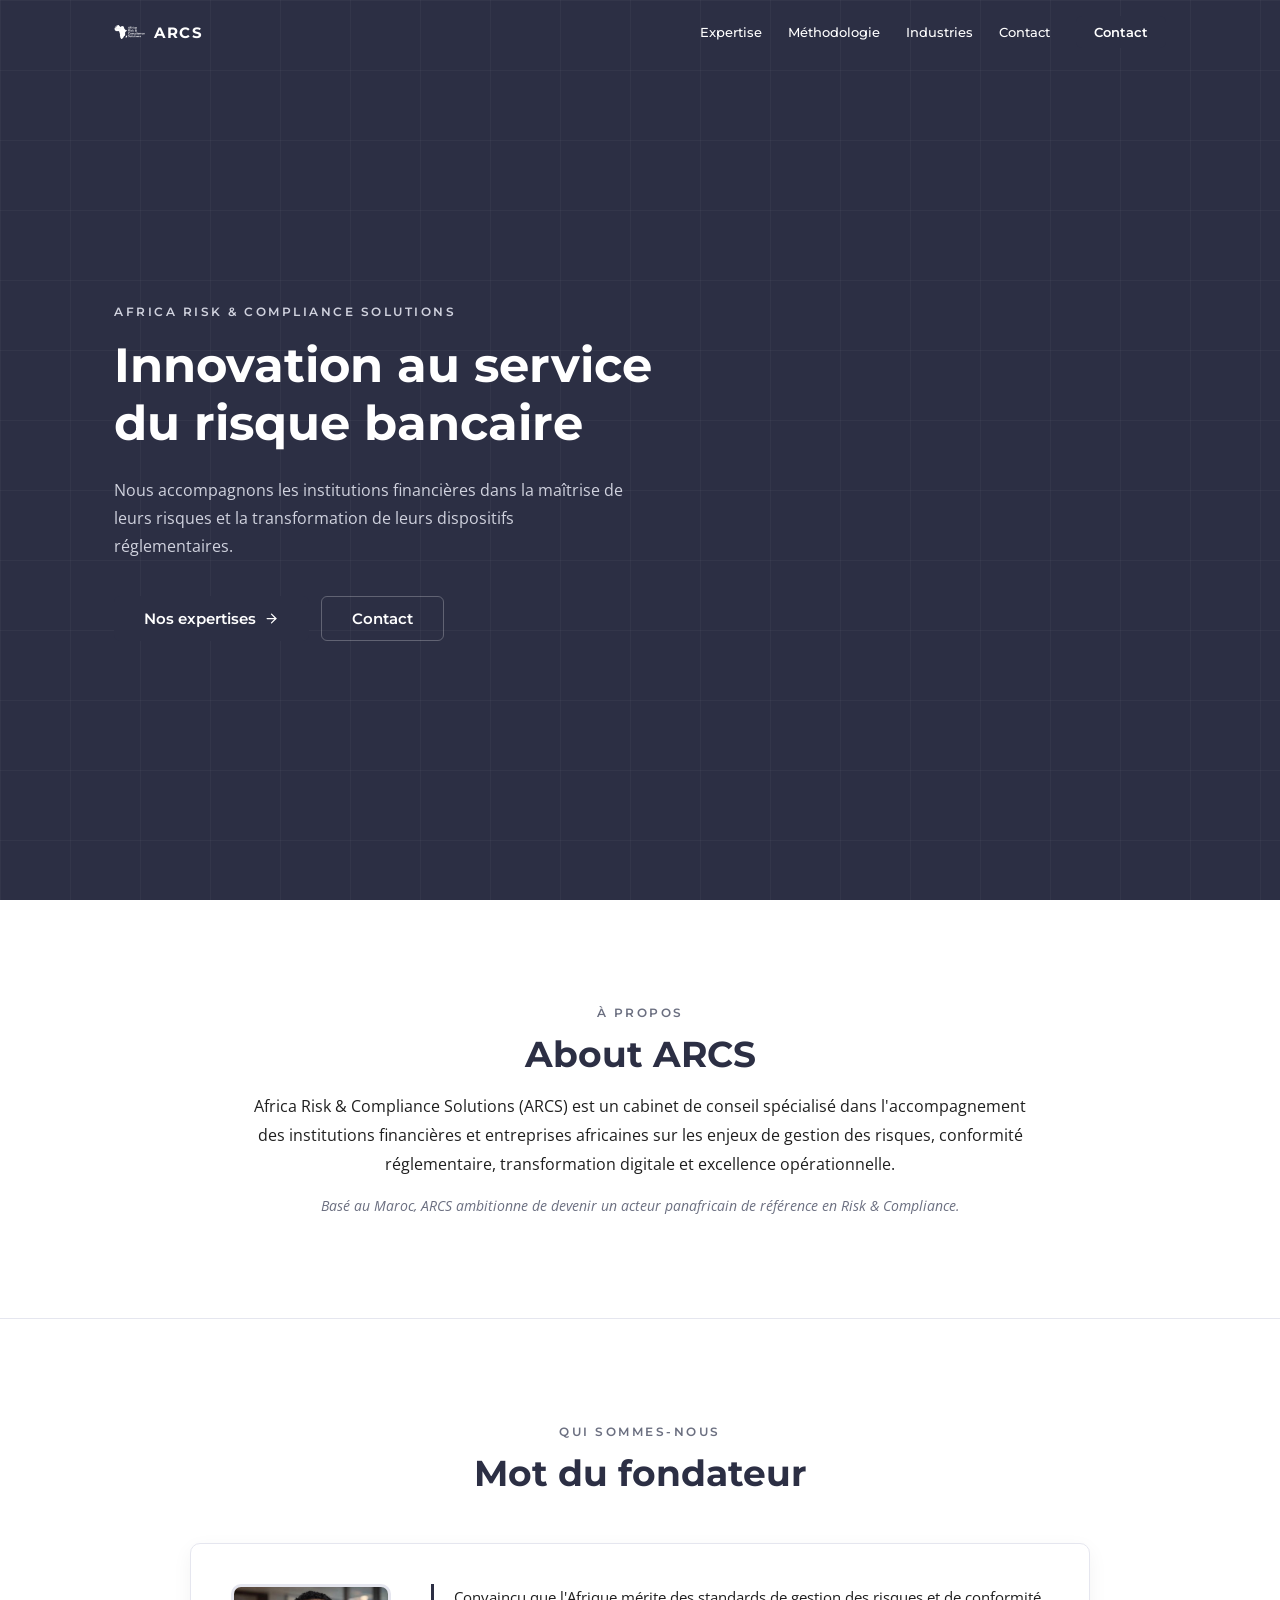
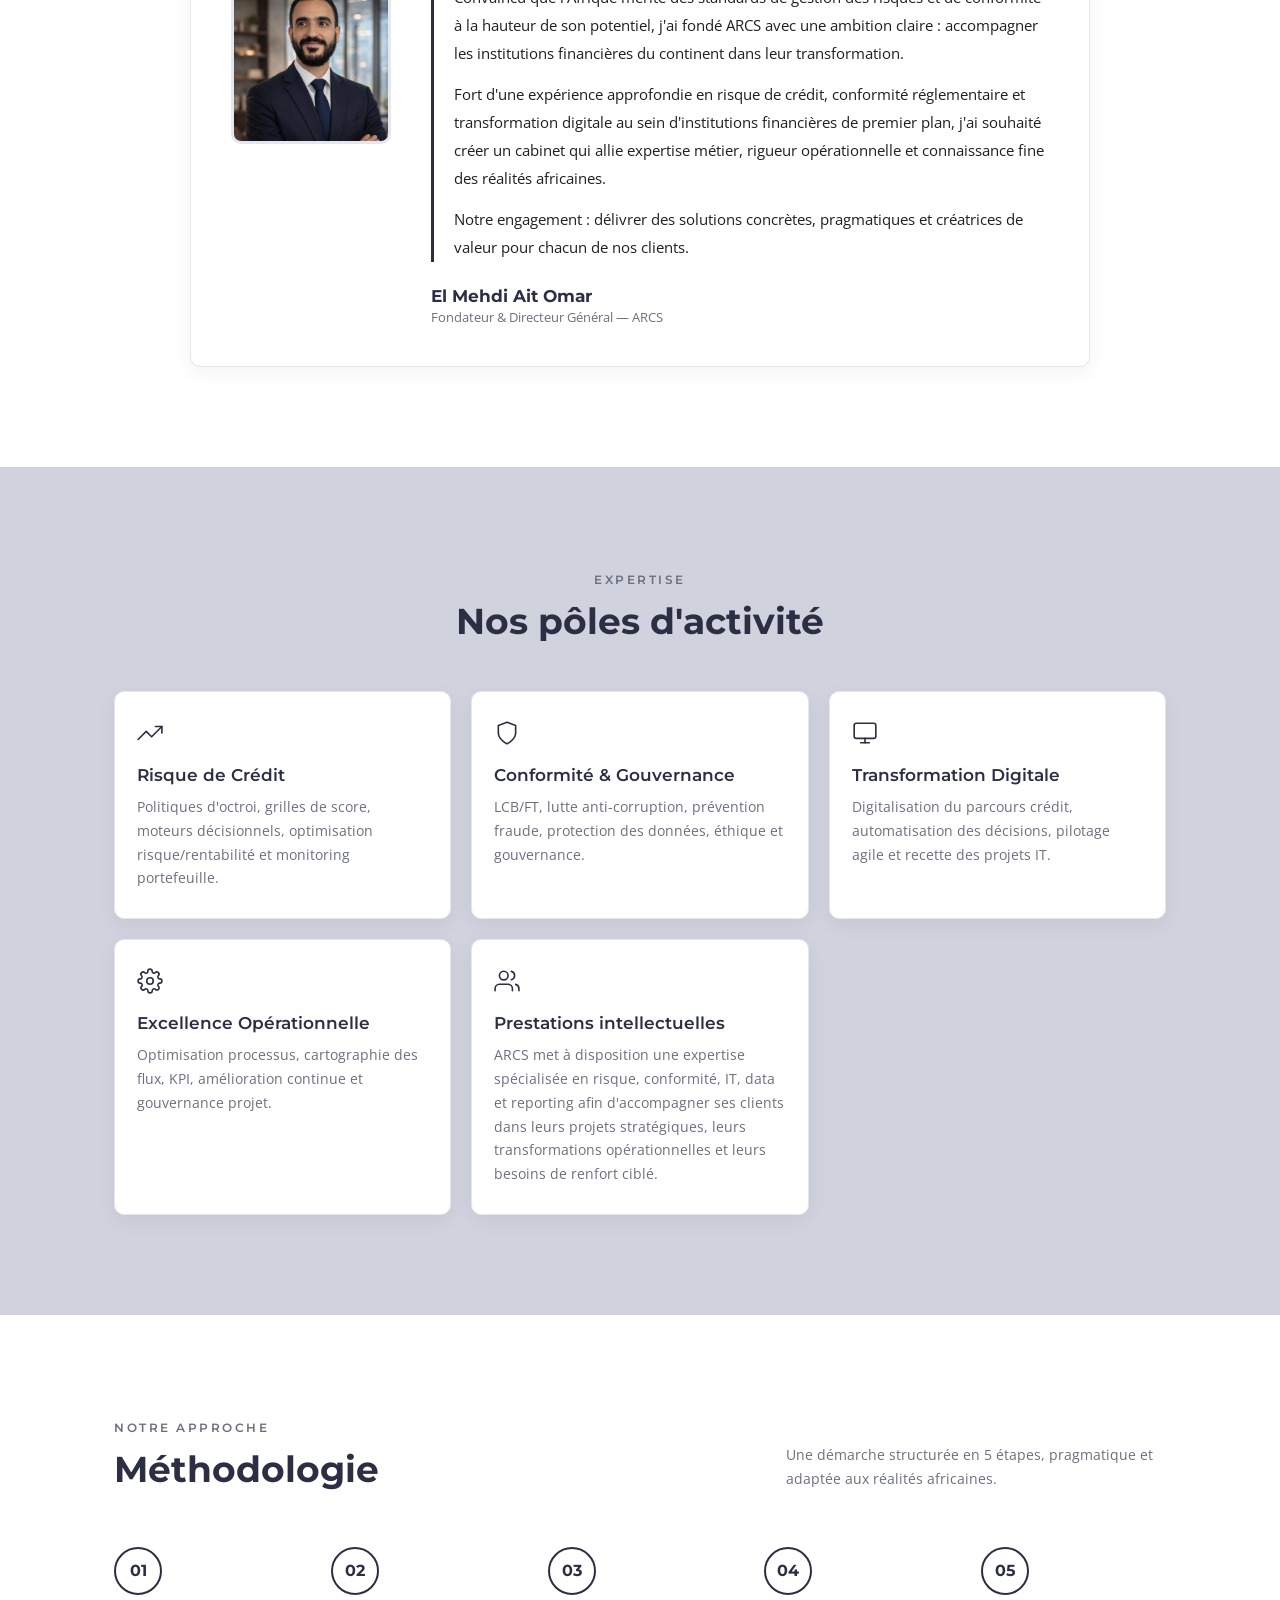
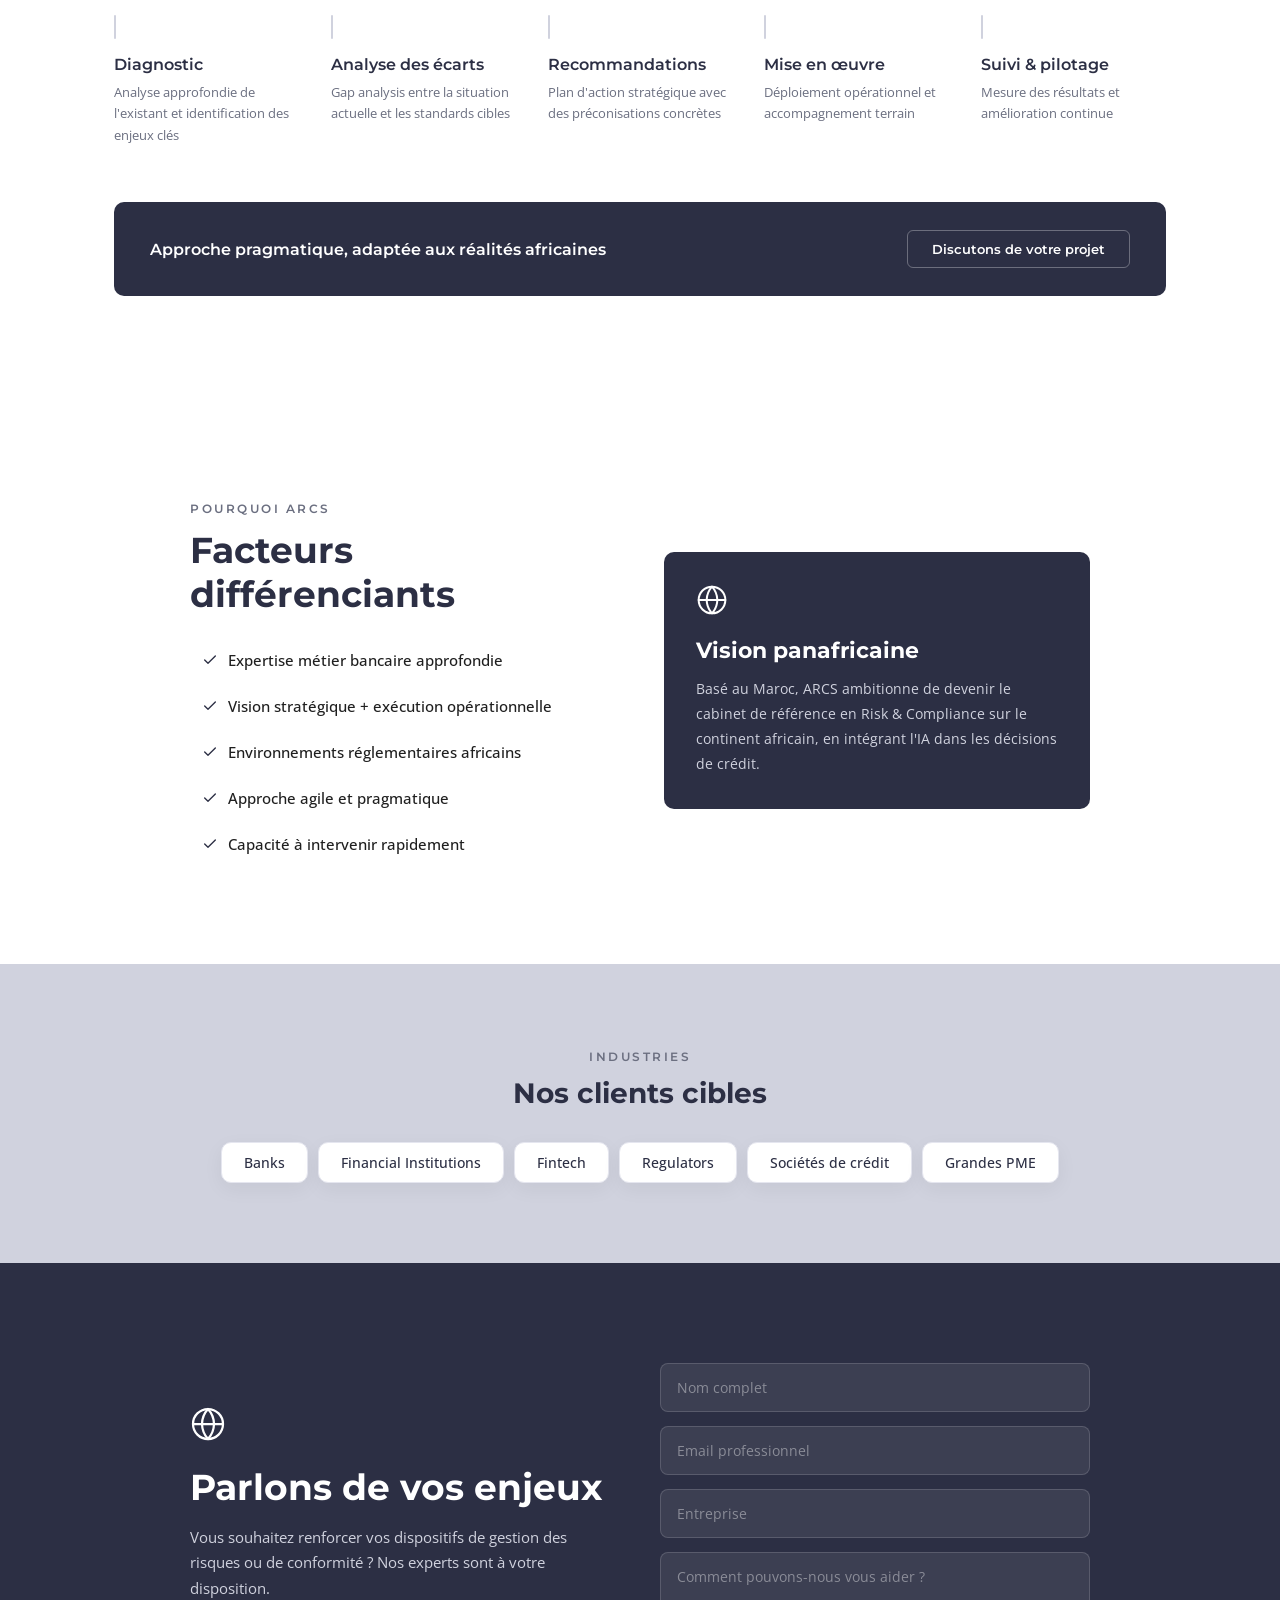
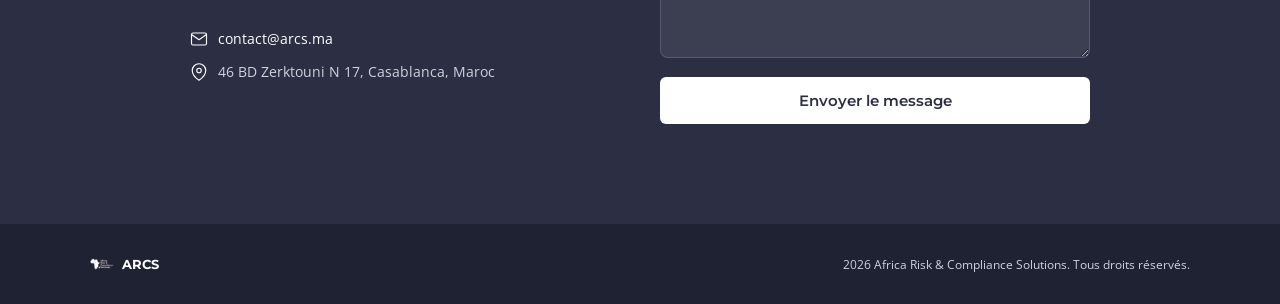
==== commit 459ca5df: "Update index.html" ====
--- a/index.html
+++ b/index.html
@@ -211,11 +211,11 @@
         <div style="display:flex;flex-direction:column;gap:14px">
           <div style="display:flex;align-items:center;gap:10px">
             <svg width="18" height="18" viewBox="0 0 24 24" fill="none" stroke="#FFFFFF" stroke-width="1.5" stroke-linecap="round" stroke-linejoin="round"><path d="M4 4h16c1.1 0 2 .9 2 2v12c0 1.1-.9 2-2 2H4c-1.1 0-2-.9-2-2V6c0-1.1.9-2 2-2z"></path><polyline points="22,6 12,13 2,6"></polyline></svg>
-            <a href="mailto:contact@arcs.ma" style="color:var(--white);font-size:14px;text-decoration:none">contact</a>
+            <a href="mailto:contact@arcs.ma" style="color:var(--white);font-size:14px;text-decoration:none">contact@arcs.ma</a>
           </div>
           <div style="display:flex;align-items:center;gap:10px">
             <svg width="18" height="18" viewBox="0 0 24 24" fill="none" stroke="#FFFFFF" stroke-width="1.5" stroke-linecap="round" stroke-linejoin="round"><path d="M21 10c0 7-9 13-9 13s-9-6-9-13a9 9 0 0118 0z"></path><circle cx="12" cy="10" r="3"></circle></svg>
-            <span style="color:var(--secondary);font-size:14px">Casablanca, Maroc</span>
+            <span style="color:var(--secondary);font-size:14px">46 BD Zerktouni N 17, Casablanca, Maroc</span>
           </div>
         </div>
       </div>
--- a/style.css
+++ b/style.css
@@ -88,7 +88,6 @@
 
 /* Layout */
 .container { max-width: 1100px; margin: 0 auto; padding: 0 24px; }
-.section { padding: 100px 24px; }
 .grid-5 { display: grid; grid-template-columns: repeat(auto-fit, minmax(260px, 1fr)); gap: 20px; }
 .grid-2 { display: grid; grid-template-columns: repeat(auto-fit, minmax(340px, 1fr)); gap: 48px; align-items: center; }
 
@@ -165,40 +164,12 @@
 .mobile-menu a:last-child { border-bottom: none; }
 .mobile-menu a:hover { color: var(--secondary); }
 
-/* Responsive */
-@media (max-width: 768px) {
-  .hamburger { display: flex; }
-  .hide-m { display: none !important; }
-  .step-grid { grid-template-columns: repeat(auto-fit, minmax(150px, 1fr)); }
-  .grid-2 { grid-template-columns: 1fr; }
-  h1 { font-size: 32px !important; }
-  h2 { font-size: 28px !important; }
-}
-
-/* Contact Form */
-.contact-form {
-  display: flex; flex-direction: column; gap: 14px;
-}
-.form-group { width: 100%; }
-.form-input {
-  width: 100%; padding: 14px 16px; border-radius: 8px;
-  border: 1px solid rgba(255,255,255,0.15); background: rgba(255,255,255,0.08);
-  color: var(--white); font-size: 14px; font-family: 'Open Sans', sans-serif;
-  transition: all 0.25s; outline: none;
-}
-.form-input::placeholder { color: rgba(255,255,255,0.4); }
-.form-input:focus {
-  border-color: rgba(255,255,255,0.4); background: rgba(255,255,255,0.12);
-}
-.form-textarea { resize: vertical; min-height: 100px; }
-.form-submit:hover { background: var(--secondary) !important; }
-
 /* Founder */
 .founder-card {
   display: flex; gap: 40px; align-items: flex-start;
   background: var(--white); border: 1px solid var(--card-border);
   border-radius: 10px; box-shadow: 0px 6px 20px rgba(0,0,0,0.05);
-  padding: 40px; transition: all 0.3s;
+  padding: 40px;
 }
 .founder-img-wrap { flex-shrink: 0; }
 .founder-img {
@@ -225,7 +196,14 @@
 .form-textarea { resize: vertical; min-height: 100px; }
 .form-submit:hover { background: var(--secondary) !important; }
 
+/* Responsive — single media query */
 @media (max-width: 768px) {
+  .hamburger { display: flex; }
+  .hide-m { display: none !important; }
+  .step-grid { grid-template-columns: repeat(auto-fit, minmax(150px, 1fr)); }
+  .grid-2 { grid-template-columns: 1fr; }
+  h1 { font-size: 32px !important; }
+  h2 { font-size: 28px !important; }
   .founder-card { flex-direction: column; align-items: center; text-align: center; padding: 28px; }
   .founder-img { width: 120px; height: 120px; }
   .founder-quote { border-left: none; padding-left: 0; border-top: 3px solid var(--primary); padding-top: 20px; }
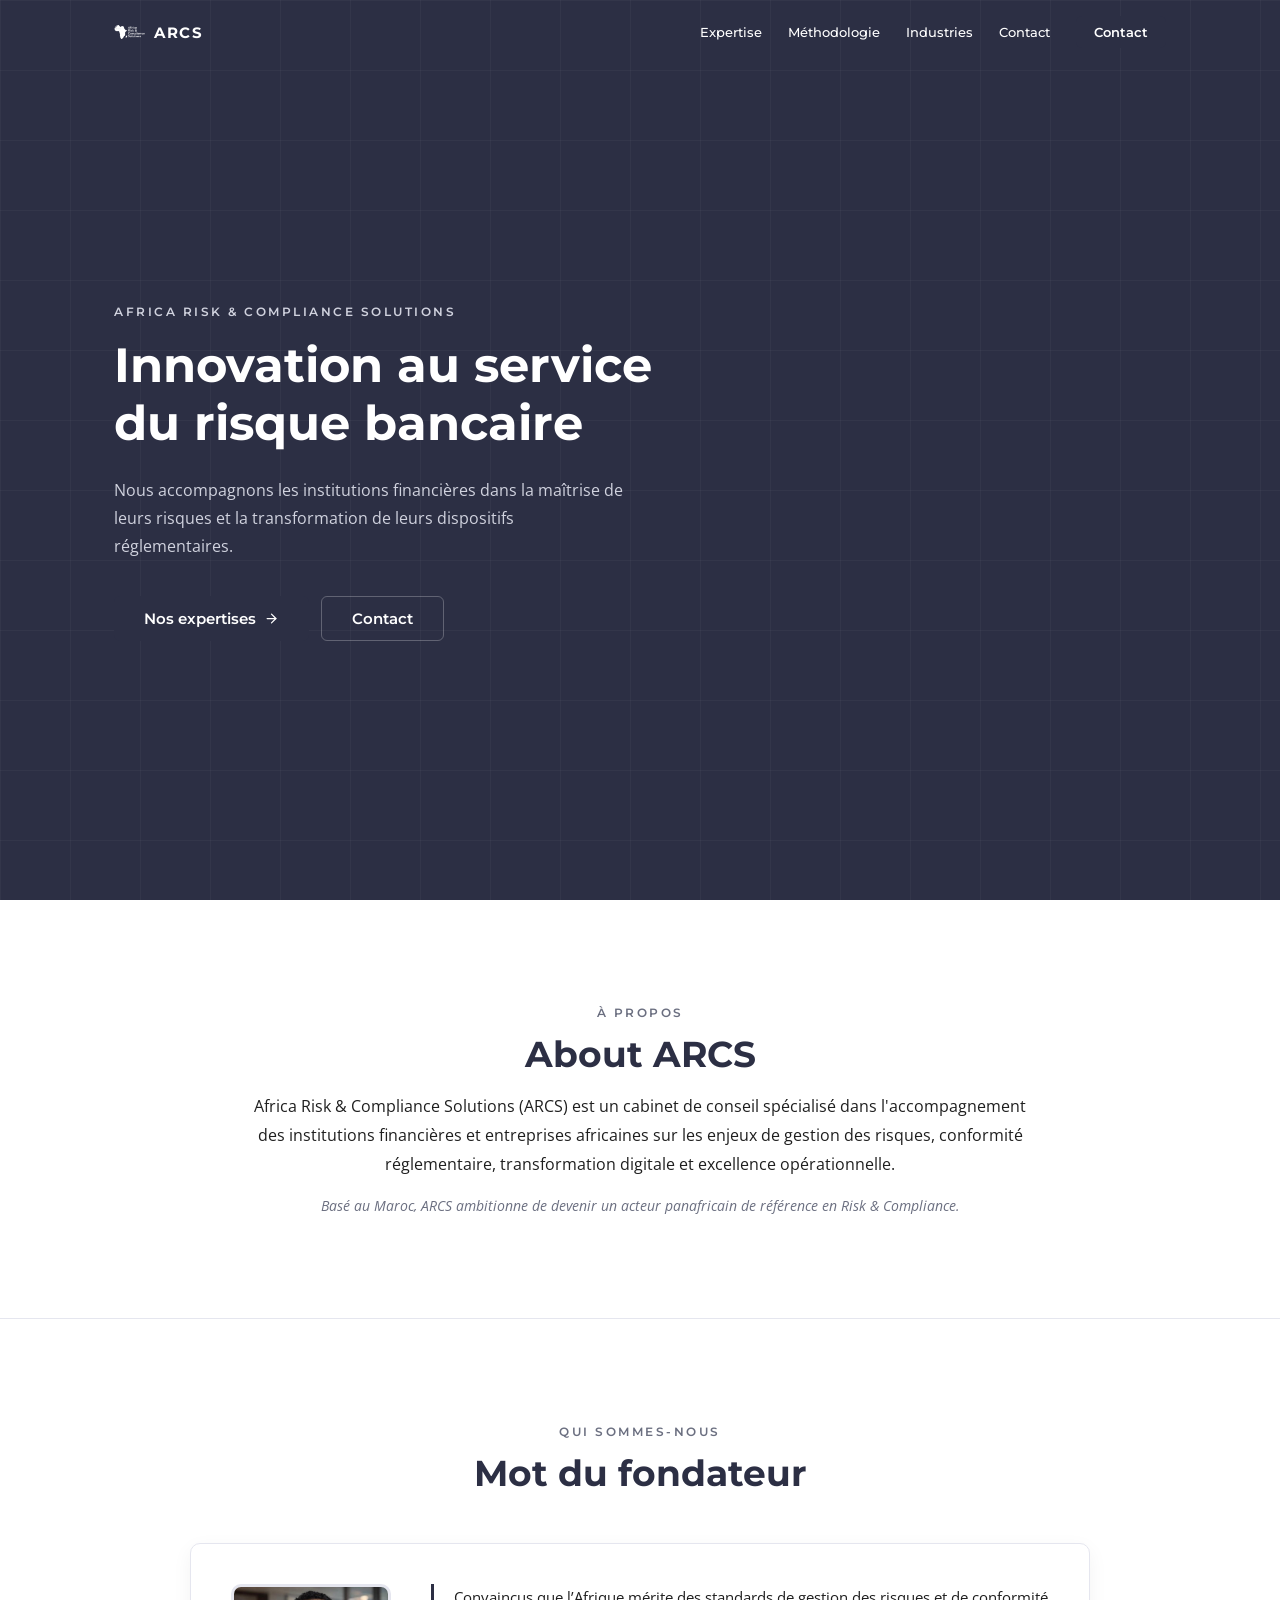
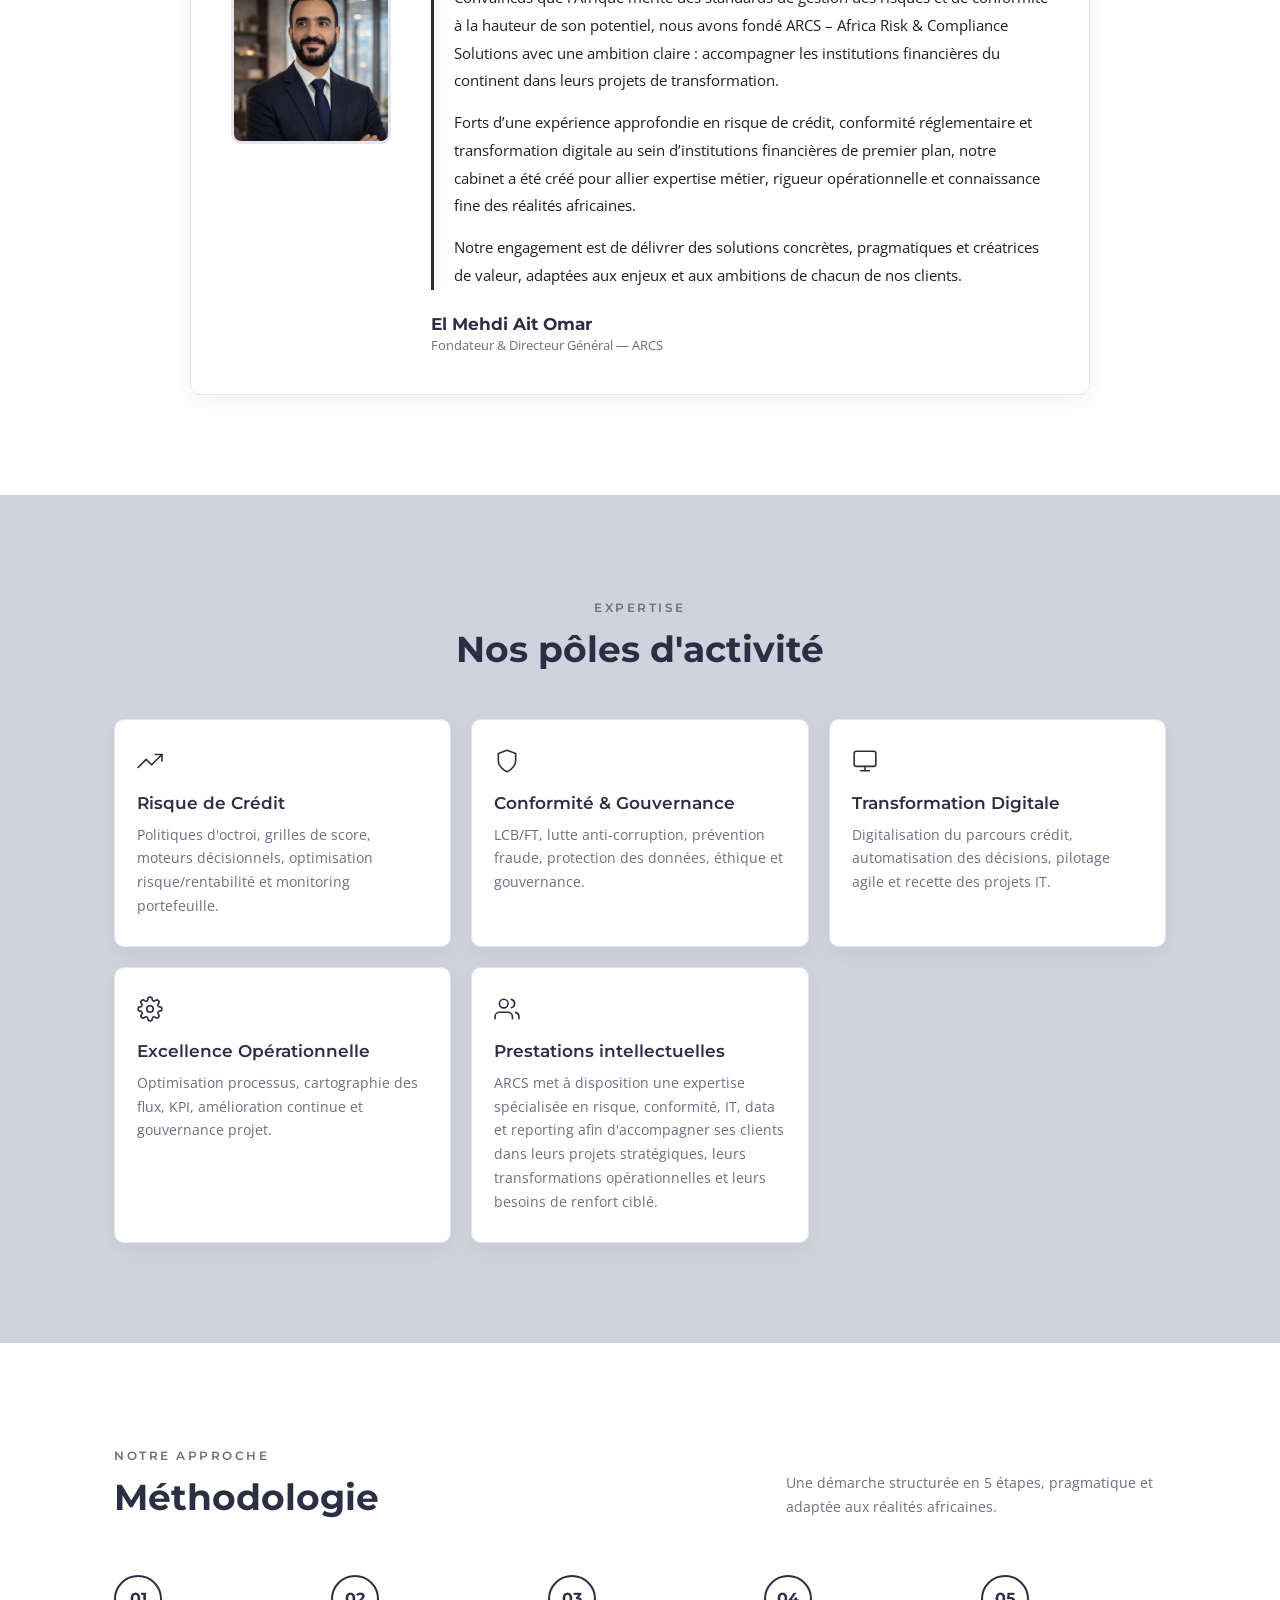
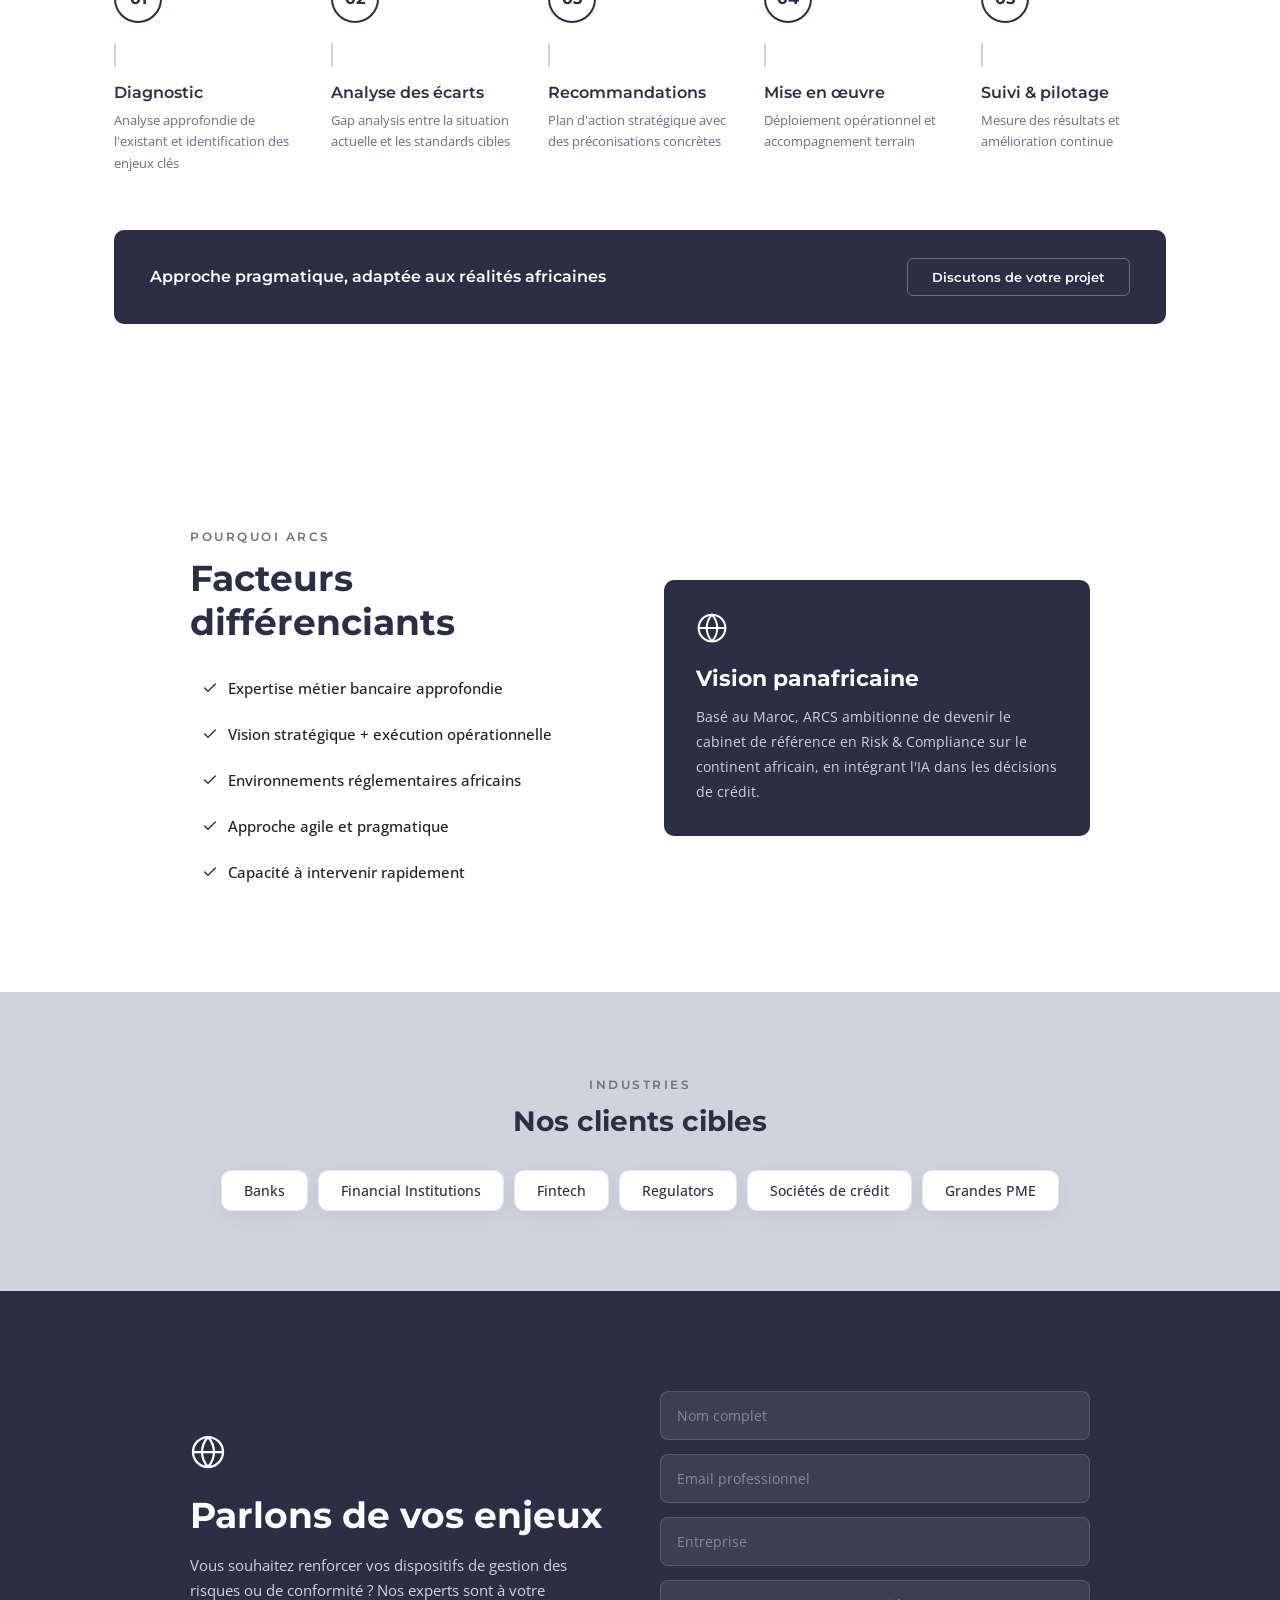
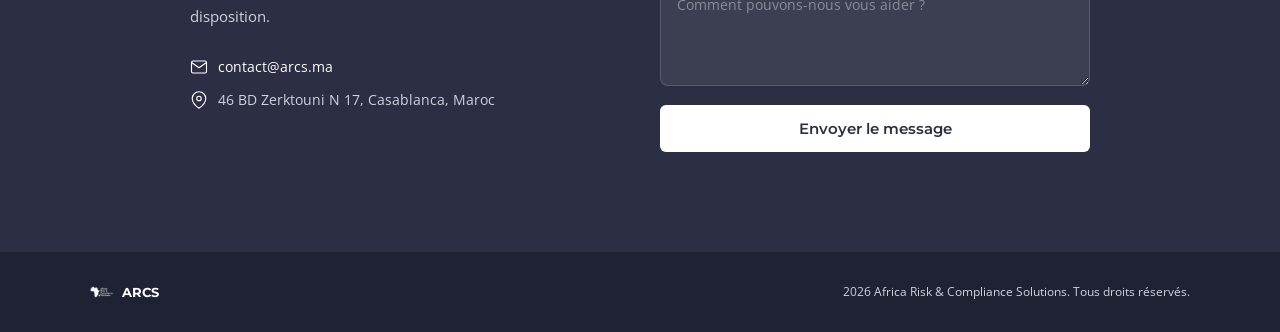
==== commit c96345d3: "Update index.html" ====
--- a/index.html
+++ b/index.html
@@ -89,9 +89,9 @@
       </div>
       <div class="founder-content">
         <blockquote class="founder-quote">
-          <p style="margin-bottom:14px">Convaincu que l'Afrique mérite des standards de gestion des risques et de conformité à la hauteur de son potentiel, j'ai fondé ARCS avec une ambition claire : accompagner les institutions financières du continent dans leur transformation.</p>
-          <p style="margin-bottom:14px">Fort d'une expérience approfondie en risque de crédit, conformité réglementaire et transformation digitale au sein d'institutions financières de premier plan, j'ai souhaité créer un cabinet qui allie expertise métier, rigueur opérationnelle et connaissance fine des réalités africaines.</p>
-          <p>Notre engagement : délivrer des solutions concrètes, pragmatiques et créatrices de valeur pour chacun de nos clients.</p>
+          <p style="margin-bottom:14px">Convaincus que l’Afrique mérite des standards de gestion des risques et de conformité à la hauteur de son potentiel, nous avons fondé ARCS – Africa Risk & Compliance Solutions avec une ambition claire : accompagner les institutions financières du continent dans leurs projets de transformation.</p>
+          <p style="margin-bottom:14px">Forts d’une expérience approfondie en risque de crédit, conformité réglementaire et transformation digitale au sein d’institutions financières de premier plan, notre cabinet a été créé pour allier expertise métier, rigueur opérationnelle et connaissance fine des réalités africaines.</p>
+          <p>Notre engagement est de délivrer des solutions concrètes, pragmatiques et créatrices de valeur, adaptées aux enjeux et aux ambitions de chacun de nos clients.</p>
         </blockquote>
         <div style="margin-top:24px">
           <p style="font-family:'Montserrat',sans-serif;font-size:17px;font-weight:700;color:var(--primary);margin-bottom:2px">El Mehdi Ait Omar</p>
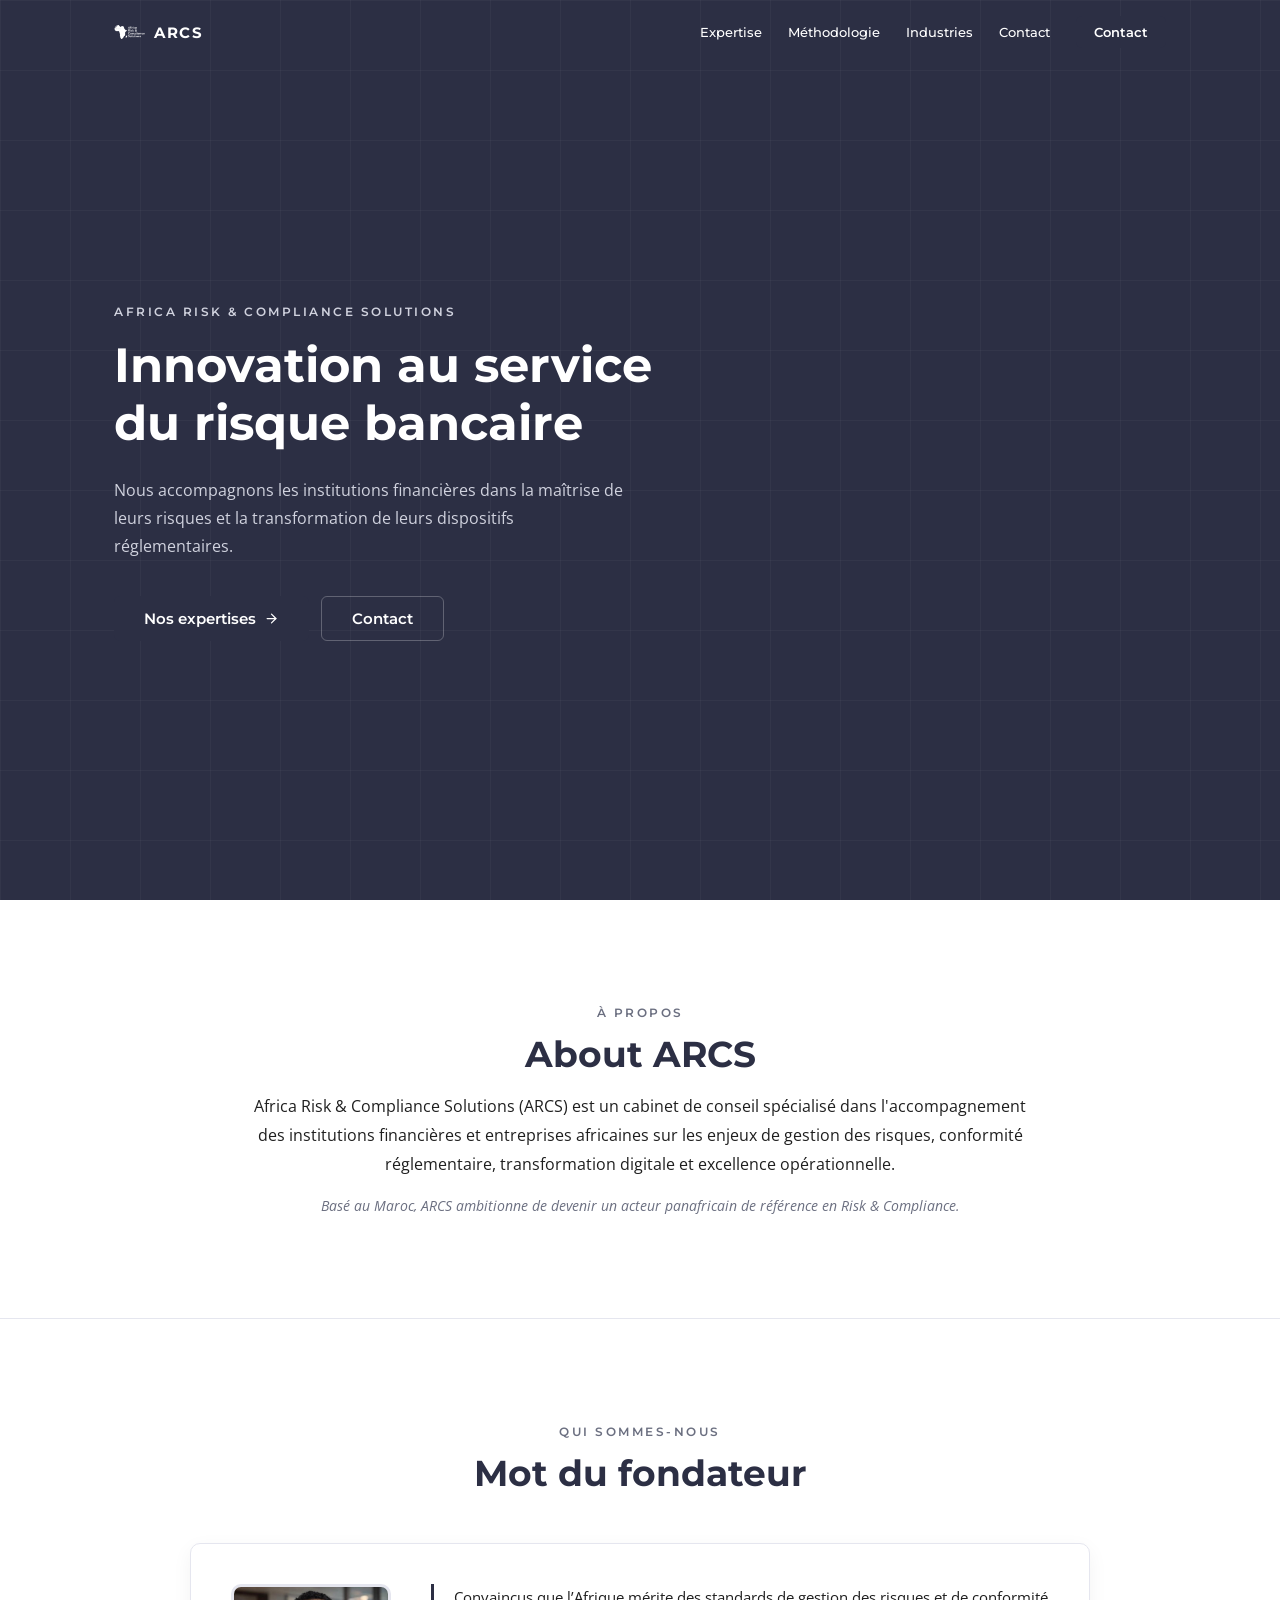
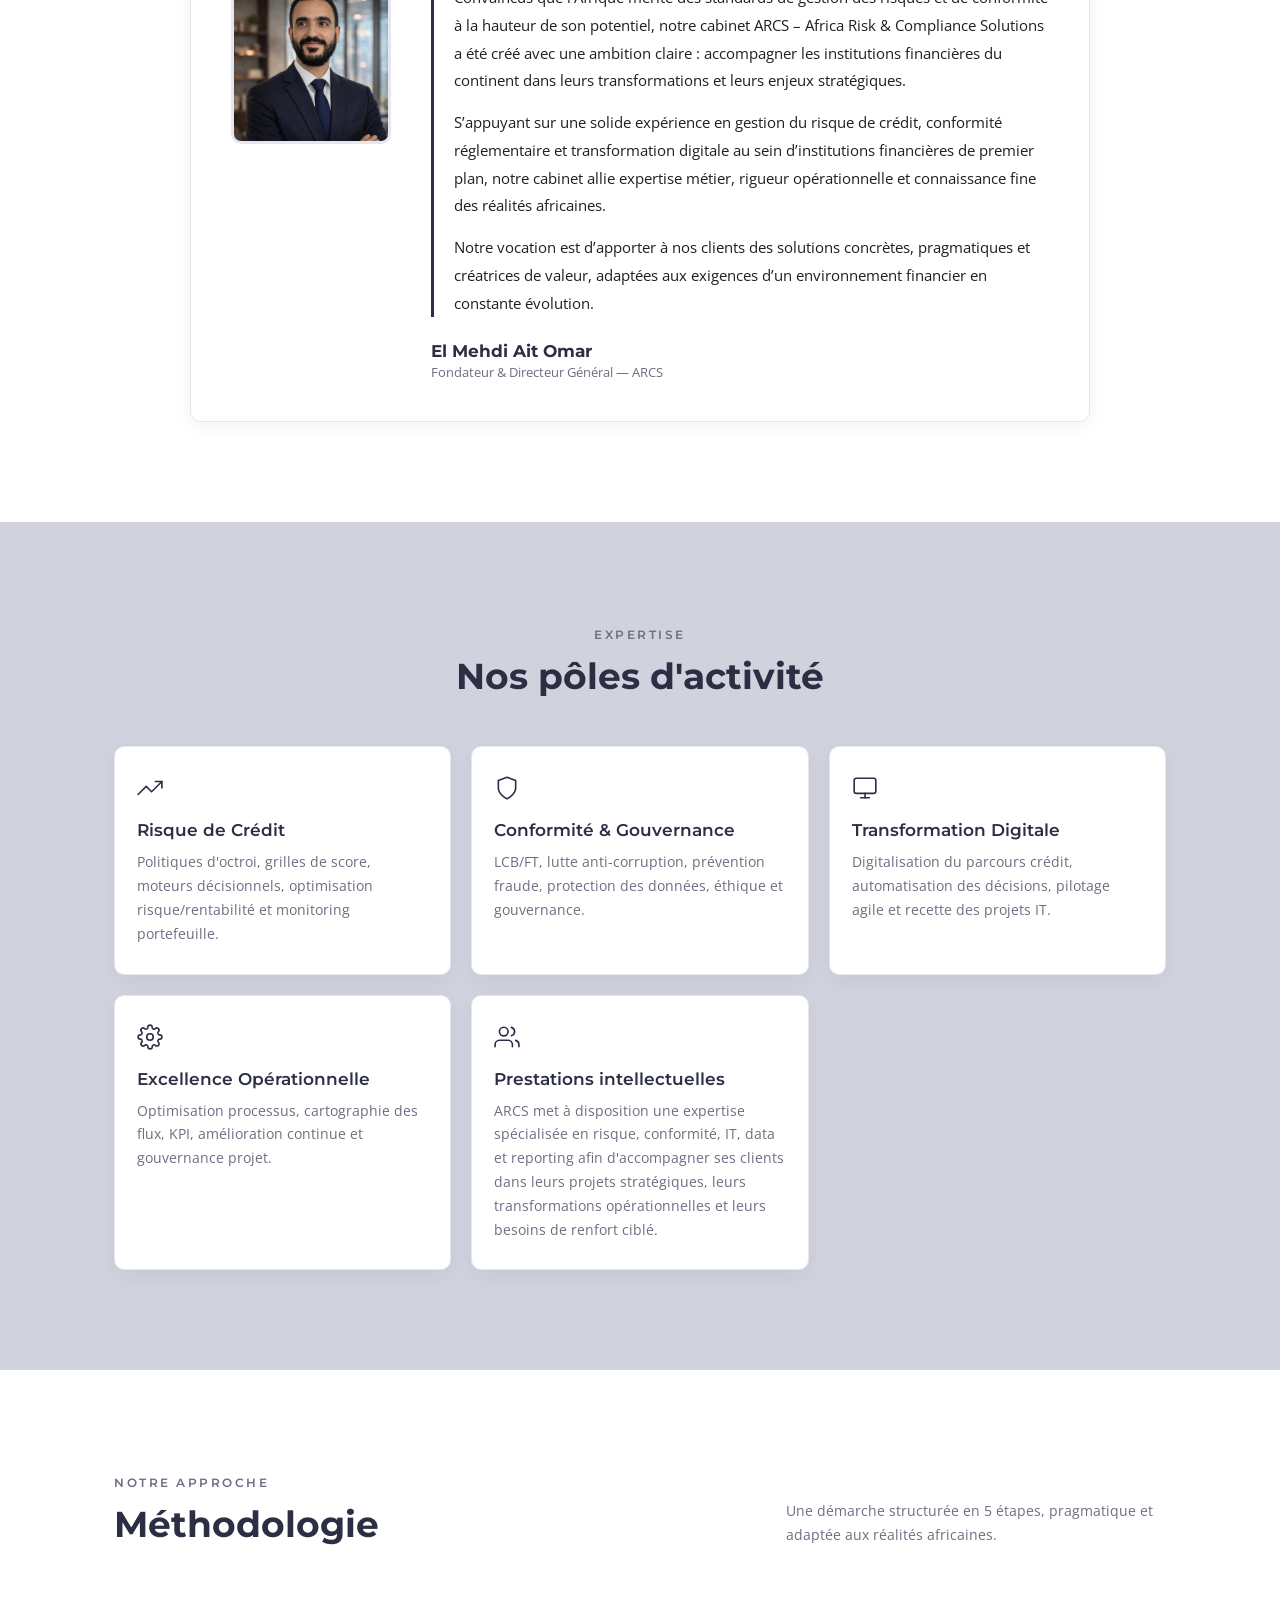
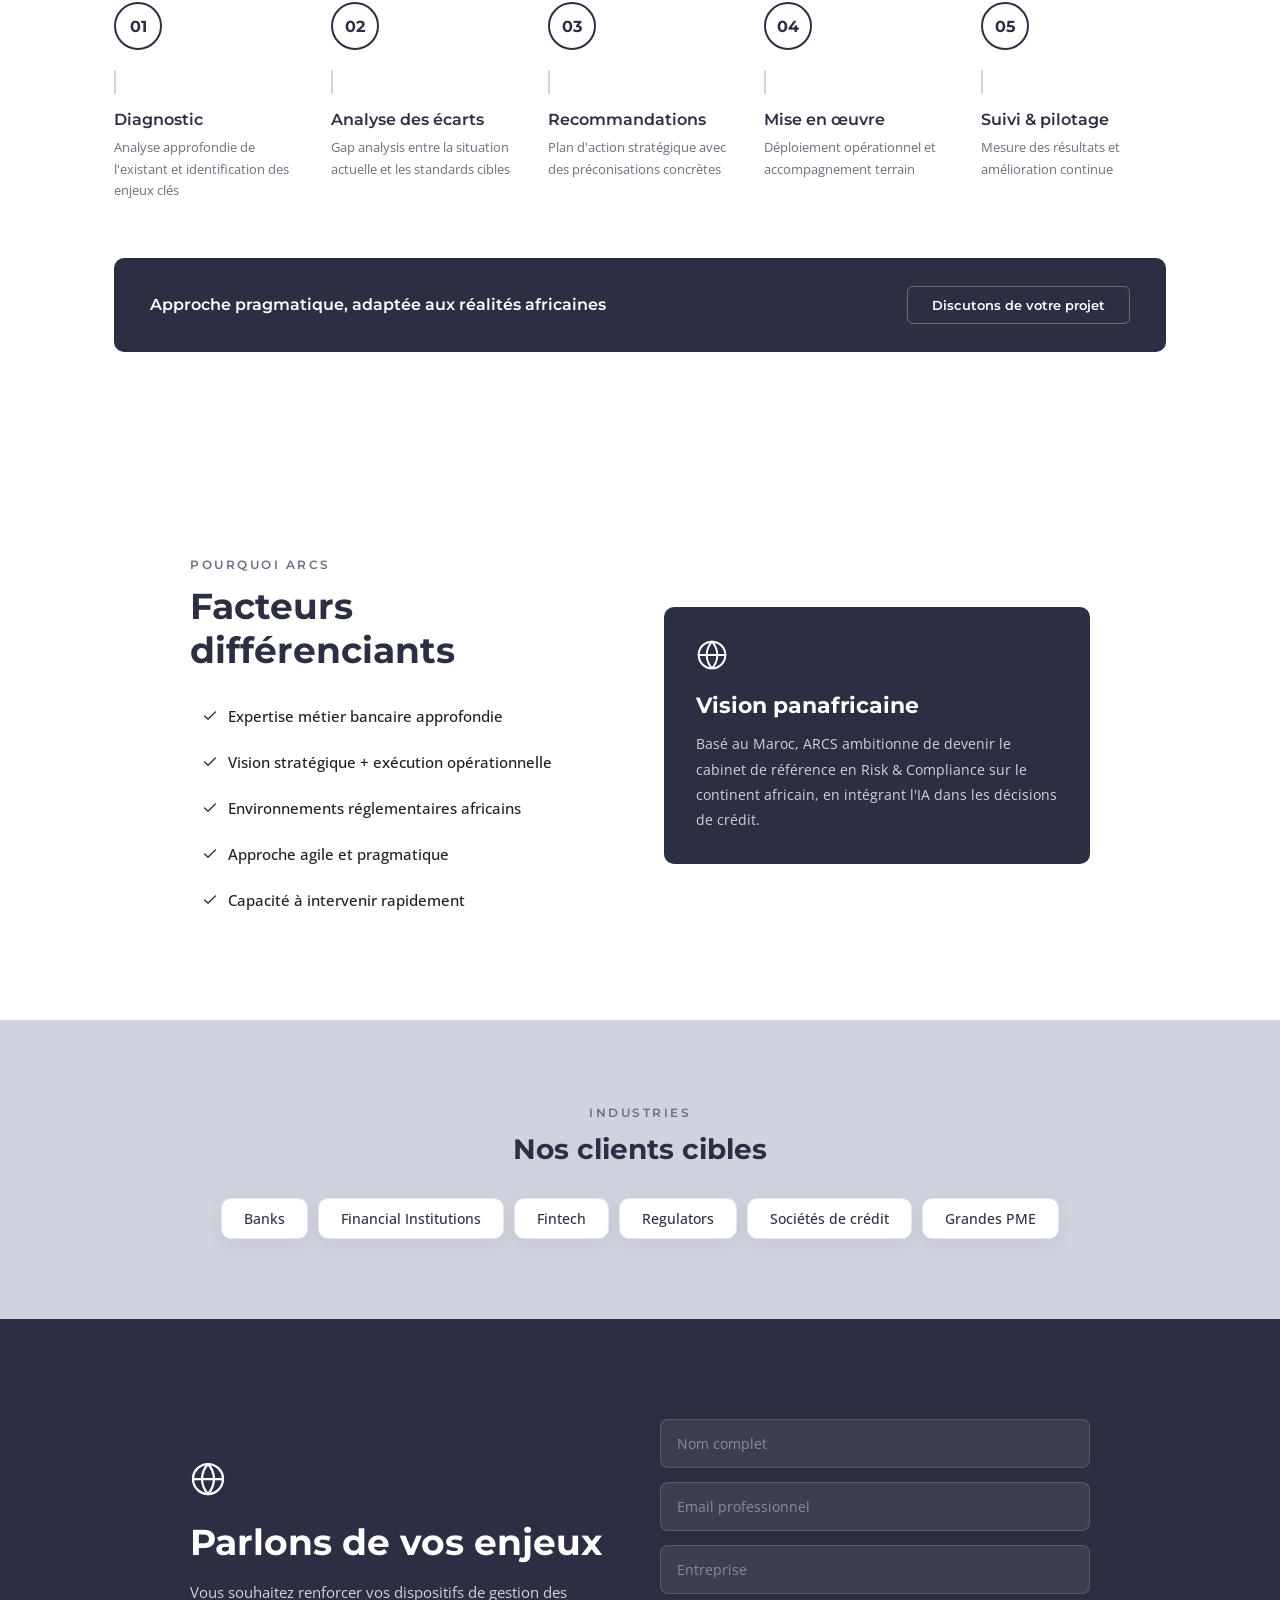
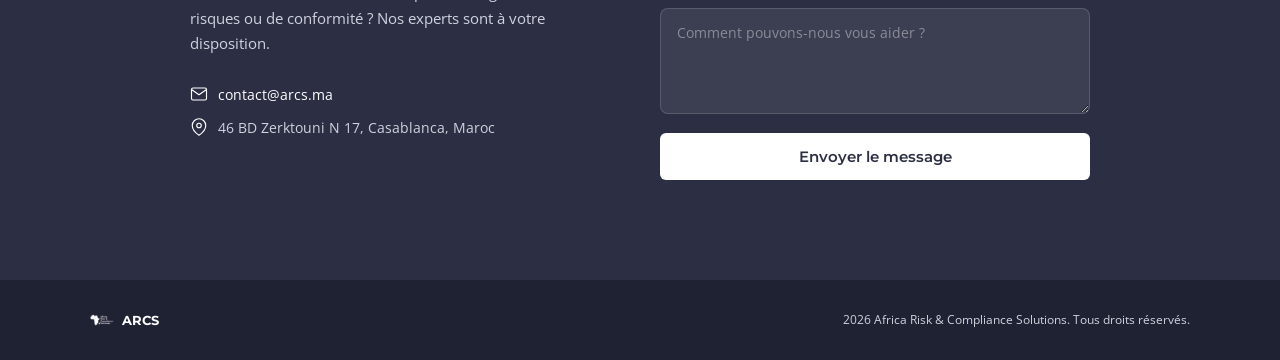
==== commit dcc625cc: "Update index.html" ====
--- a/index.html
+++ b/index.html
@@ -89,9 +89,9 @@
       </div>
       <div class="founder-content">
         <blockquote class="founder-quote">
-          <p style="margin-bottom:14px">Convaincus que l’Afrique mérite des standards de gestion des risques et de conformité à la hauteur de son potentiel, nous avons fondé ARCS – Africa Risk & Compliance Solutions avec une ambition claire : accompagner les institutions financières du continent dans leurs projets de transformation.</p>
-          <p style="margin-bottom:14px">Forts d’une expérience approfondie en risque de crédit, conformité réglementaire et transformation digitale au sein d’institutions financières de premier plan, notre cabinet a été créé pour allier expertise métier, rigueur opérationnelle et connaissance fine des réalités africaines.</p>
-          <p>Notre engagement est de délivrer des solutions concrètes, pragmatiques et créatrices de valeur, adaptées aux enjeux et aux ambitions de chacun de nos clients.</p>
+          <p style="margin-bottom:14px">Convaincus que l’Afrique mérite des standards de gestion des risques et de conformité à la hauteur de son potentiel, notre cabinet ARCS – Africa Risk & Compliance Solutions a été créé avec une ambition claire : accompagner les institutions financières du continent dans leurs transformations et leurs enjeux stratégiques.</p>
+          <p style="margin-bottom:14px">S’appuyant sur une solide expérience en gestion du risque de crédit, conformité réglementaire et transformation digitale au sein d’institutions financières de premier plan, notre cabinet allie expertise métier, rigueur opérationnelle et connaissance fine des réalités africaines.</p>
+          <p>Notre vocation est d’apporter à nos clients des solutions concrètes, pragmatiques et créatrices de valeur, adaptées aux exigences d’un environnement financier en constante évolution.</p>
         </blockquote>
         <div style="margin-top:24px">
           <p style="font-family:'Montserrat',sans-serif;font-size:17px;font-weight:700;color:var(--primary);margin-bottom:2px">El Mehdi Ait Omar</p>
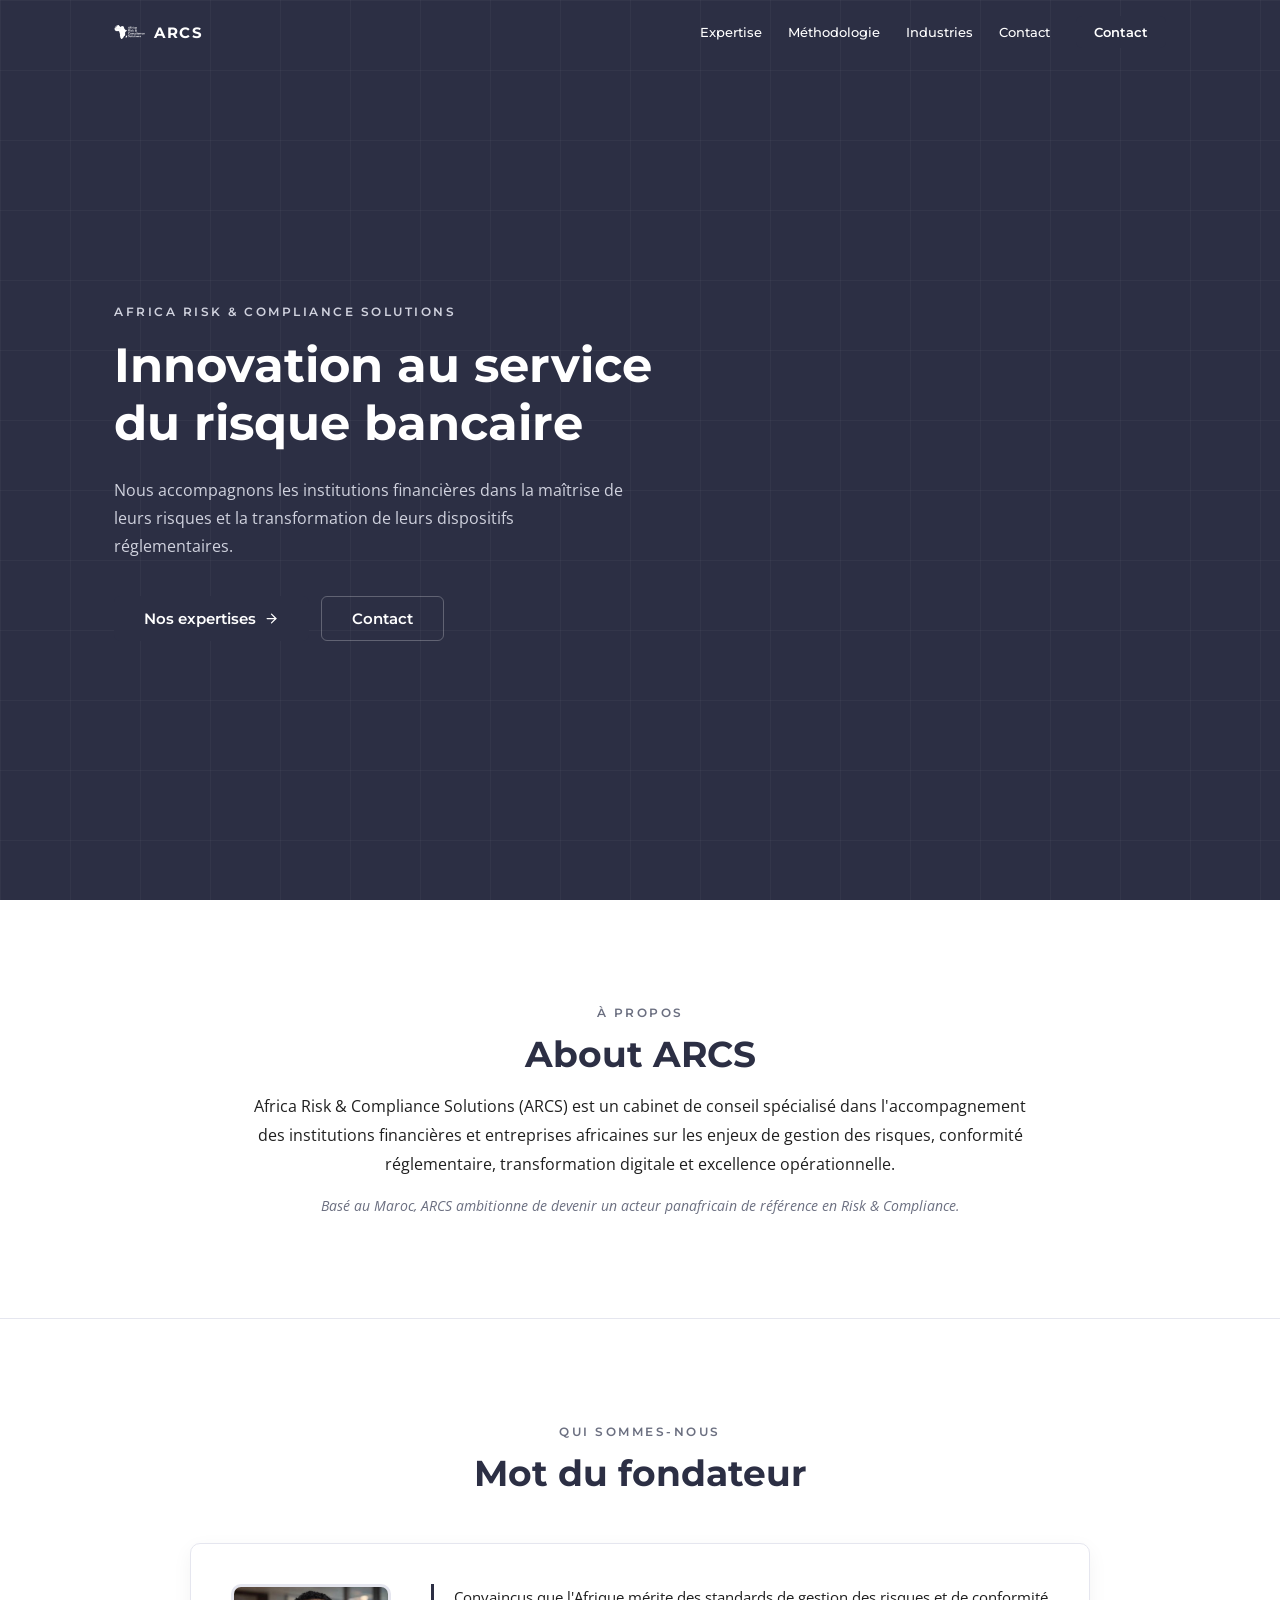
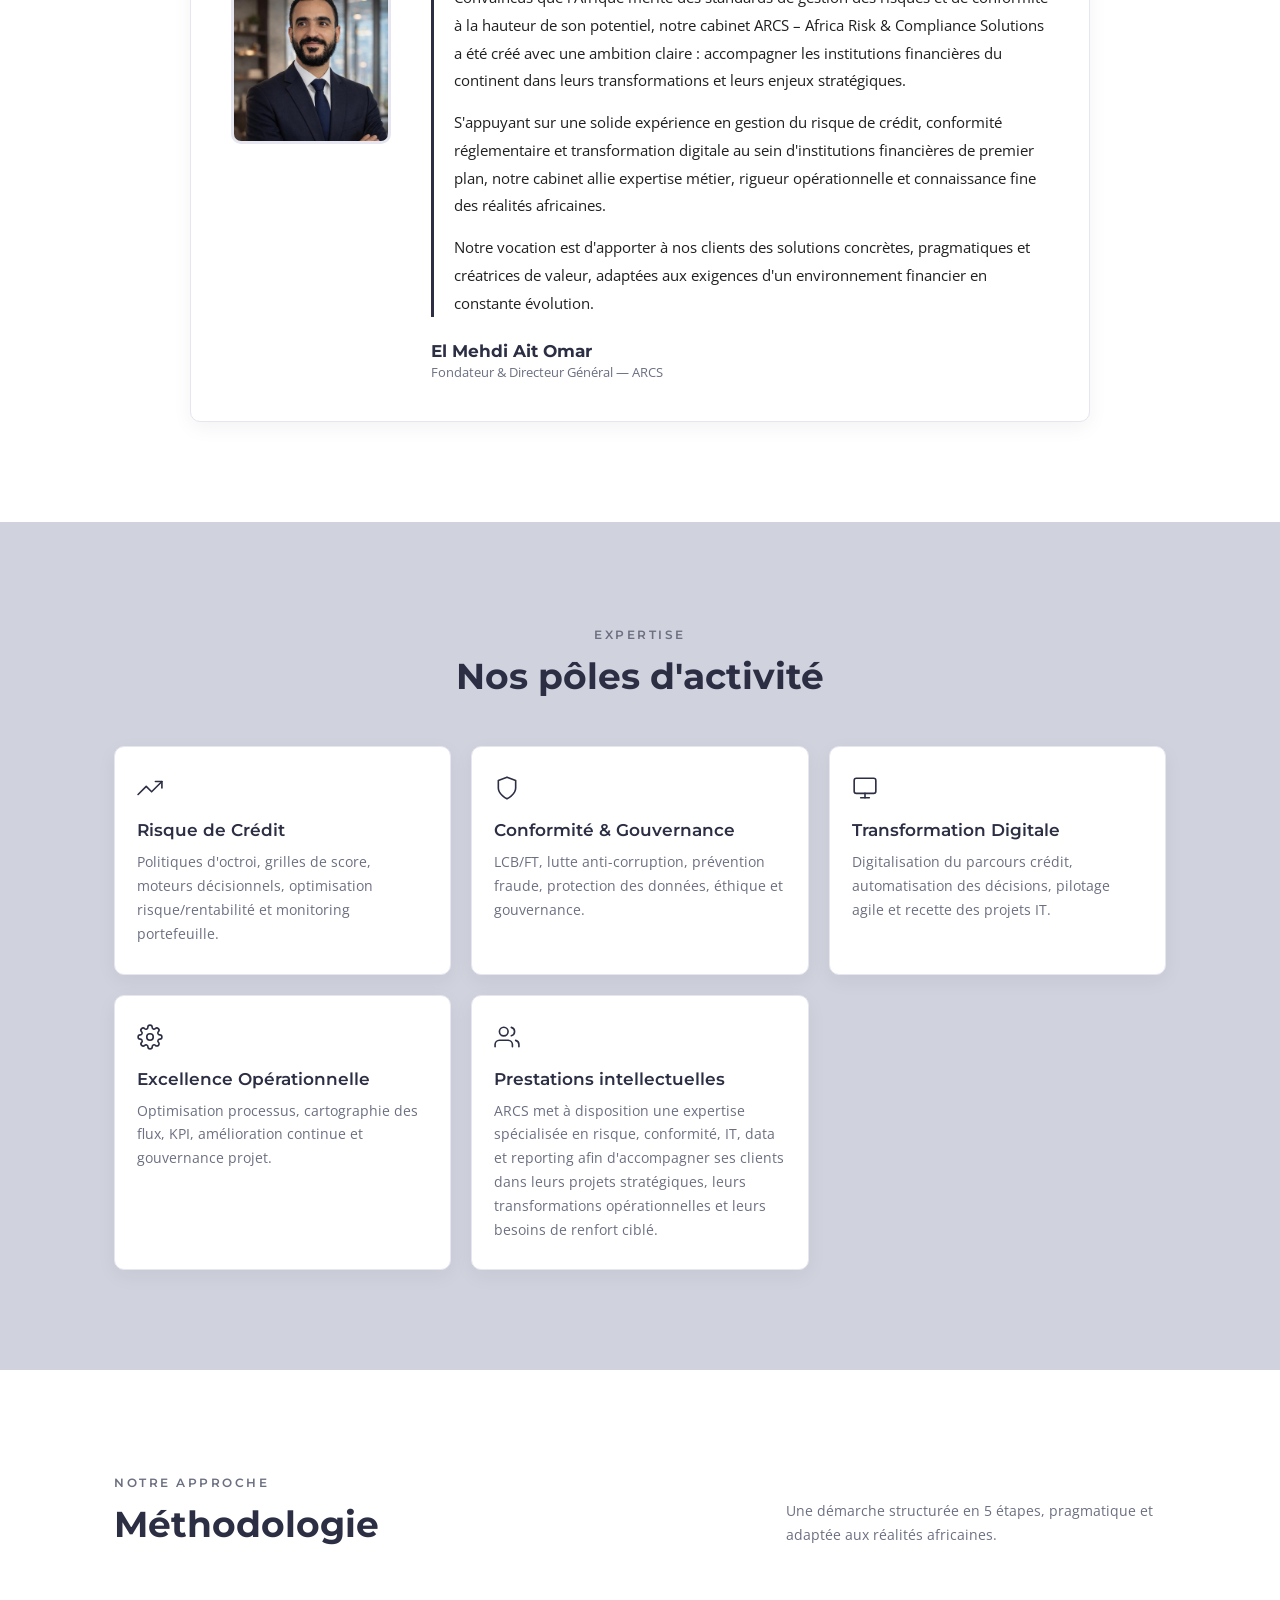
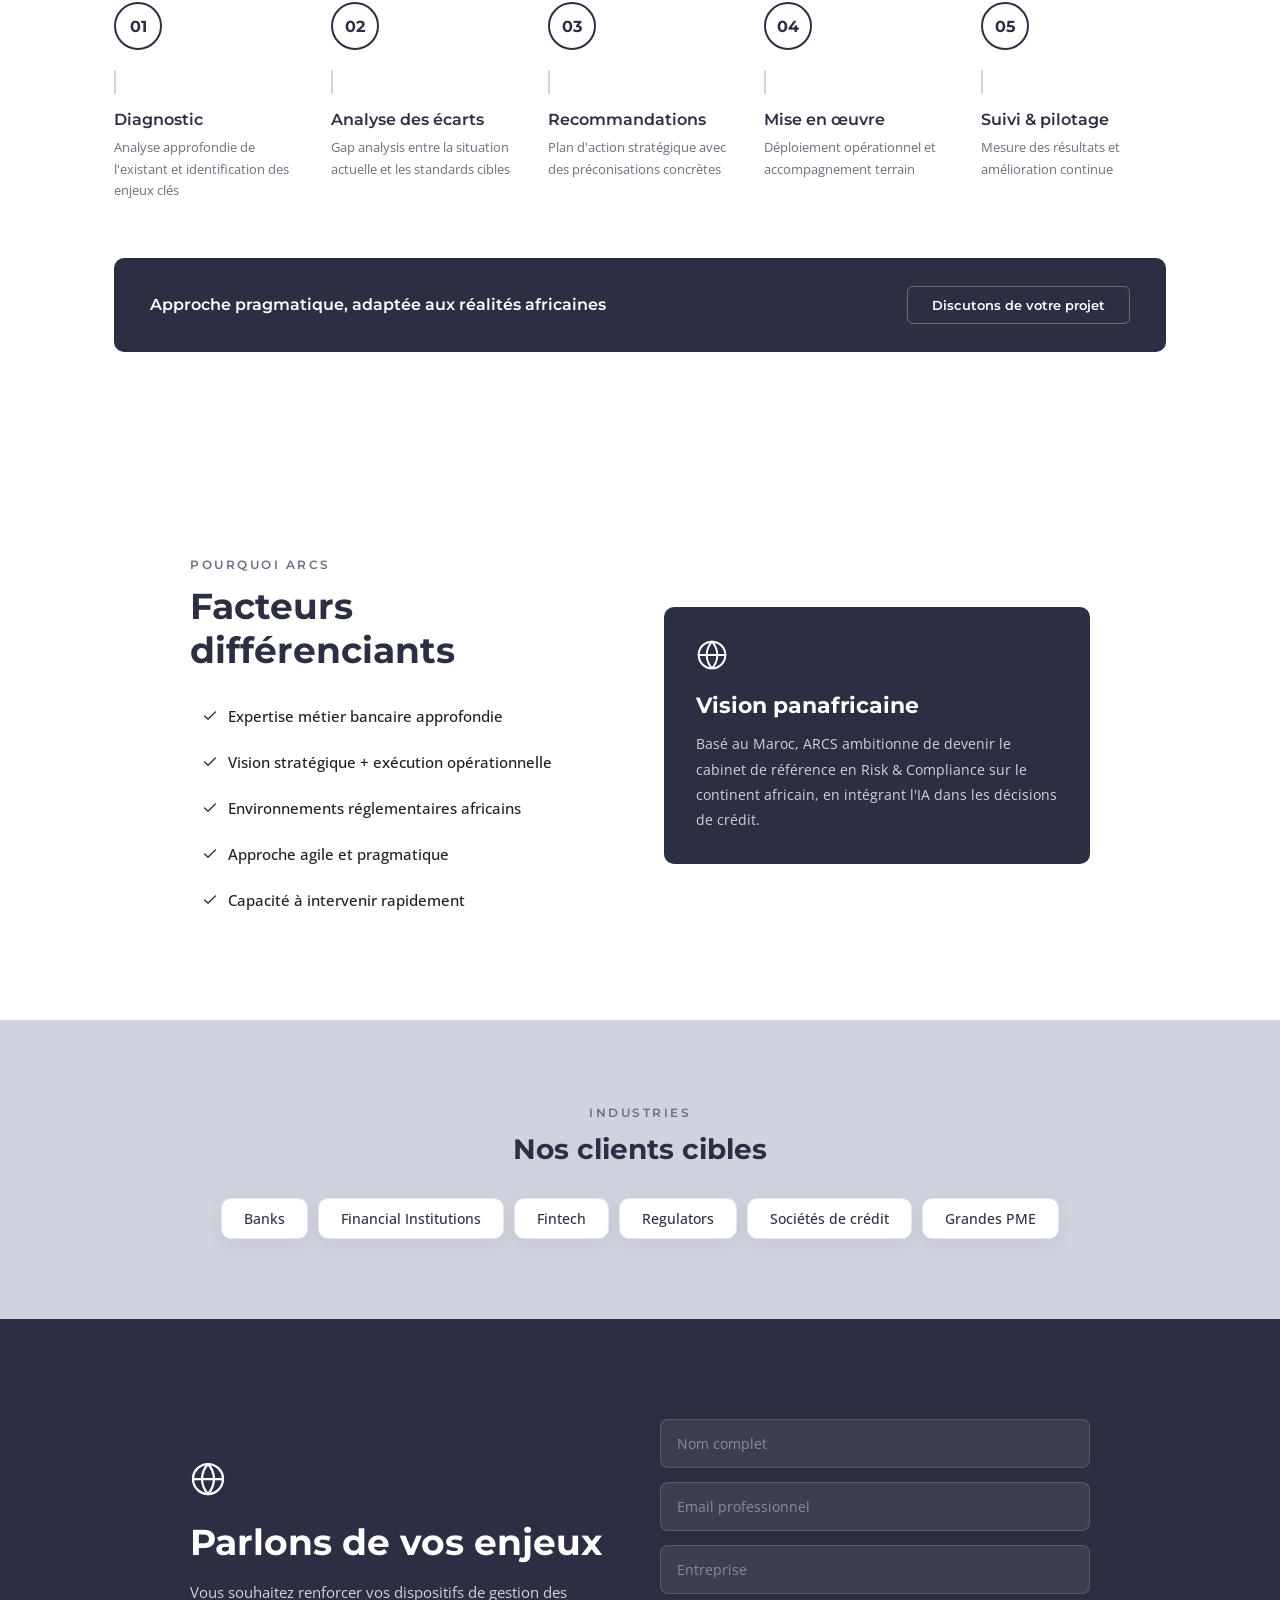
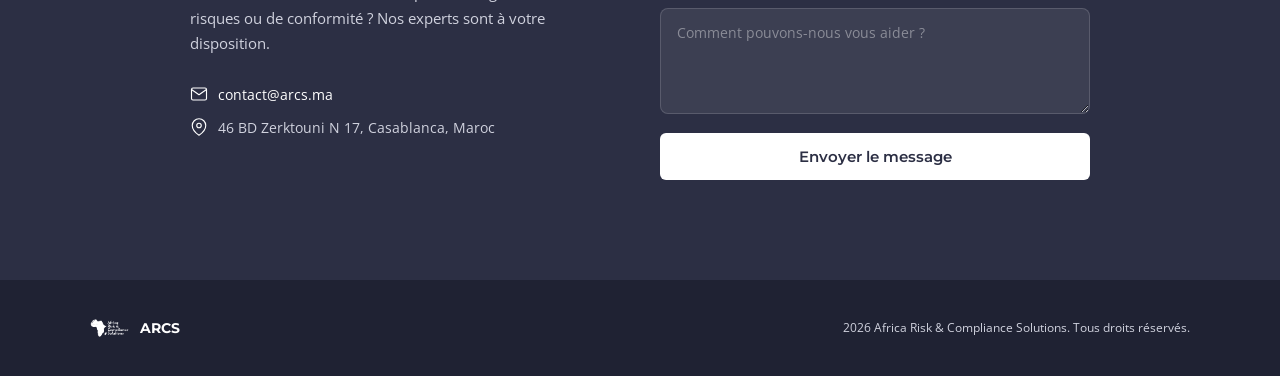
==== commit 9904d49a: "Update index.html" ====
--- a/index.html
+++ b/index.html
@@ -89,9 +89,9 @@
       </div>
       <div class="founder-content">
         <blockquote class="founder-quote">
-          <p style="margin-bottom:14px">Convaincus que l’Afrique mérite des standards de gestion des risques et de conformité à la hauteur de son potentiel, notre cabinet ARCS – Africa Risk & Compliance Solutions a été créé avec une ambition claire : accompagner les institutions financières du continent dans leurs transformations et leurs enjeux stratégiques.</p>
-          <p style="margin-bottom:14px">S’appuyant sur une solide expérience en gestion du risque de crédit, conformité réglementaire et transformation digitale au sein d’institutions financières de premier plan, notre cabinet allie expertise métier, rigueur opérationnelle et connaissance fine des réalités africaines.</p>
-          <p>Notre vocation est d’apporter à nos clients des solutions concrètes, pragmatiques et créatrices de valeur, adaptées aux exigences d’un environnement financier en constante évolution.</p>
+          <p style="margin-bottom:14px">Convaincus que l'Afrique mérite des standards de gestion des risques et de conformité à la hauteur de son potentiel, notre cabinet ARCS – Africa Risk & Compliance Solutions a été créé avec une ambition claire : accompagner les institutions financières du continent dans leurs transformations et leurs enjeux stratégiques.</p>
+          <p style="margin-bottom:14px">S'appuyant sur une solide expérience en gestion du risque de crédit, conformité réglementaire et transformation digitale au sein d'institutions financières de premier plan, notre cabinet allie expertise métier, rigueur opérationnelle et connaissance fine des réalités africaines.</p>
+          <p>Notre vocation est d'apporter à nos clients des solutions concrètes, pragmatiques et créatrices de valeur, adaptées aux exigences d'un environnement financier en constante évolution.</p>
         </blockquote>
         <div style="margin-top:24px">
           <p style="font-family:'Montserrat',sans-serif;font-size:17px;font-weight:700;color:var(--primary);margin-bottom:2px">El Mehdi Ait Omar</p>
@@ -237,9 +237,9 @@
 
 <footer style="background:var(--primary-hover);padding:28px 24px">
   <div style="max-width:1100px;margin:0 auto;display:flex;justify-content:space-between;align-items:center;flex-wrap:wrap;gap:14px">
-    <div style="display:flex;align-items:center;gap:8px">
-      <img src="logo-white.png" alt="ARCS" style="width:24px;height:24px;object-fit:contain">
-      <span style="font-family:'Montserrat',sans-serif;font-weight:700;font-size:13px;color:var(--white)">ARCS</span>
+    <div style="display:flex;align-items:center;gap:10px">
+      <img src="logo-white.png" alt="ARCS" style="width:40px;height:40px;object-fit:contain">
+      <span style="font-family:'Montserrat',sans-serif;font-weight:700;font-size:14px;color:var(--white)">ARCS</span>
     </div>
     <p style="font-size:12px;color:var(--secondary)">2026 Africa Risk &amp; Compliance Solutions. Tous droits réservés.</p>
   </div>
@@ -299,4 +299,4 @@
 </script>
 
 </body>
-</html>+</html>
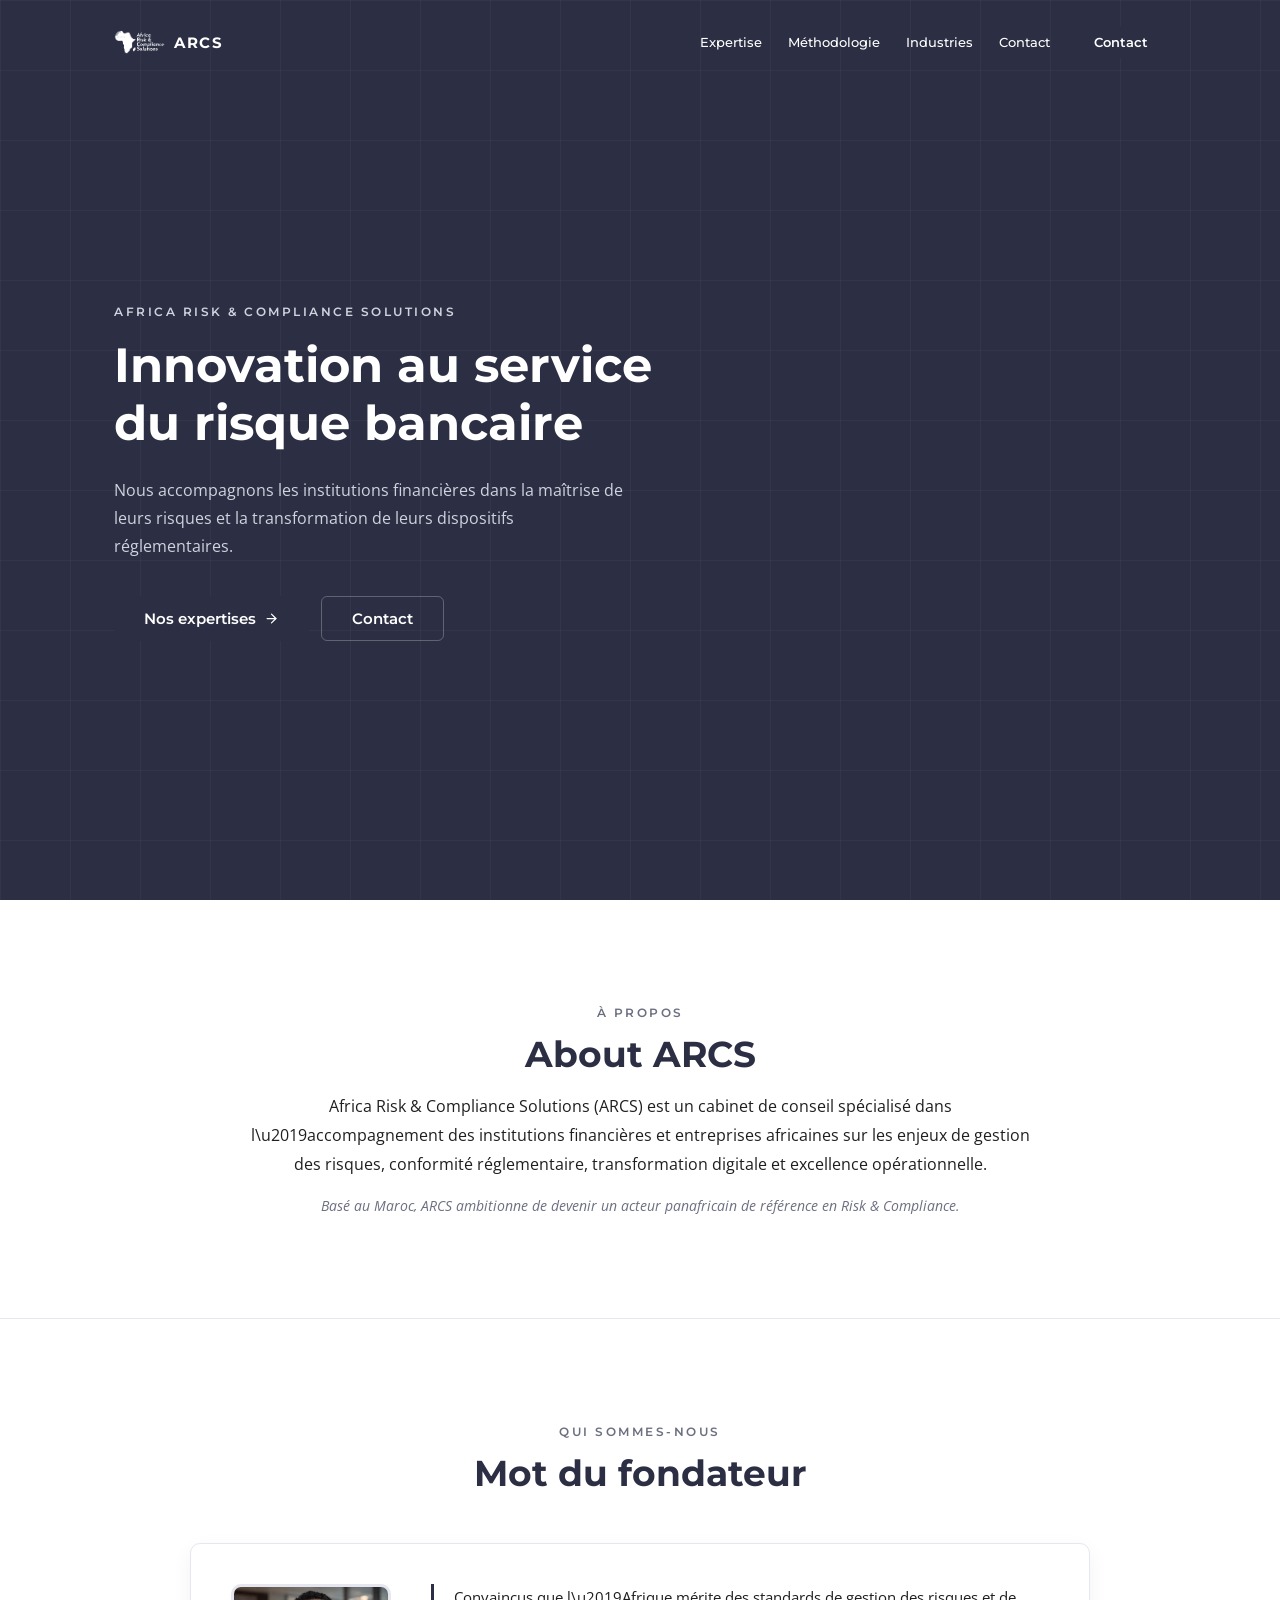
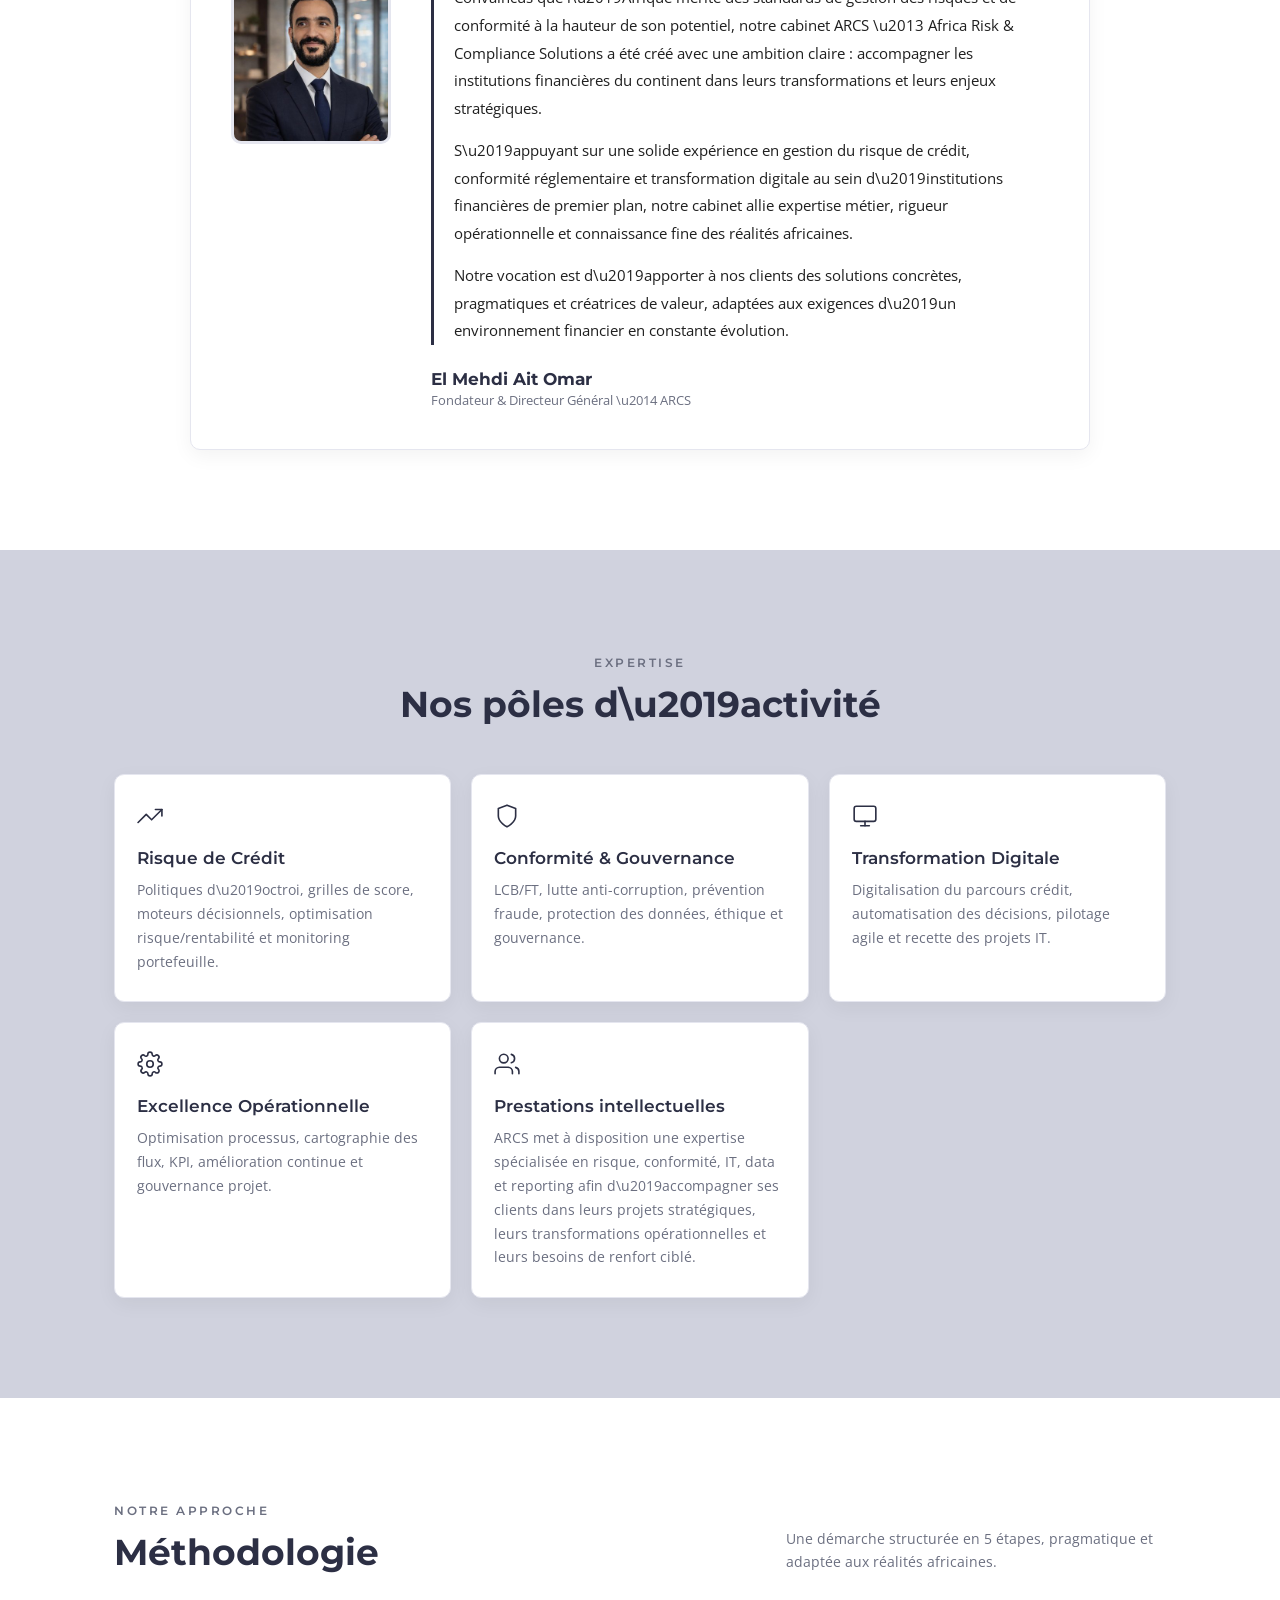
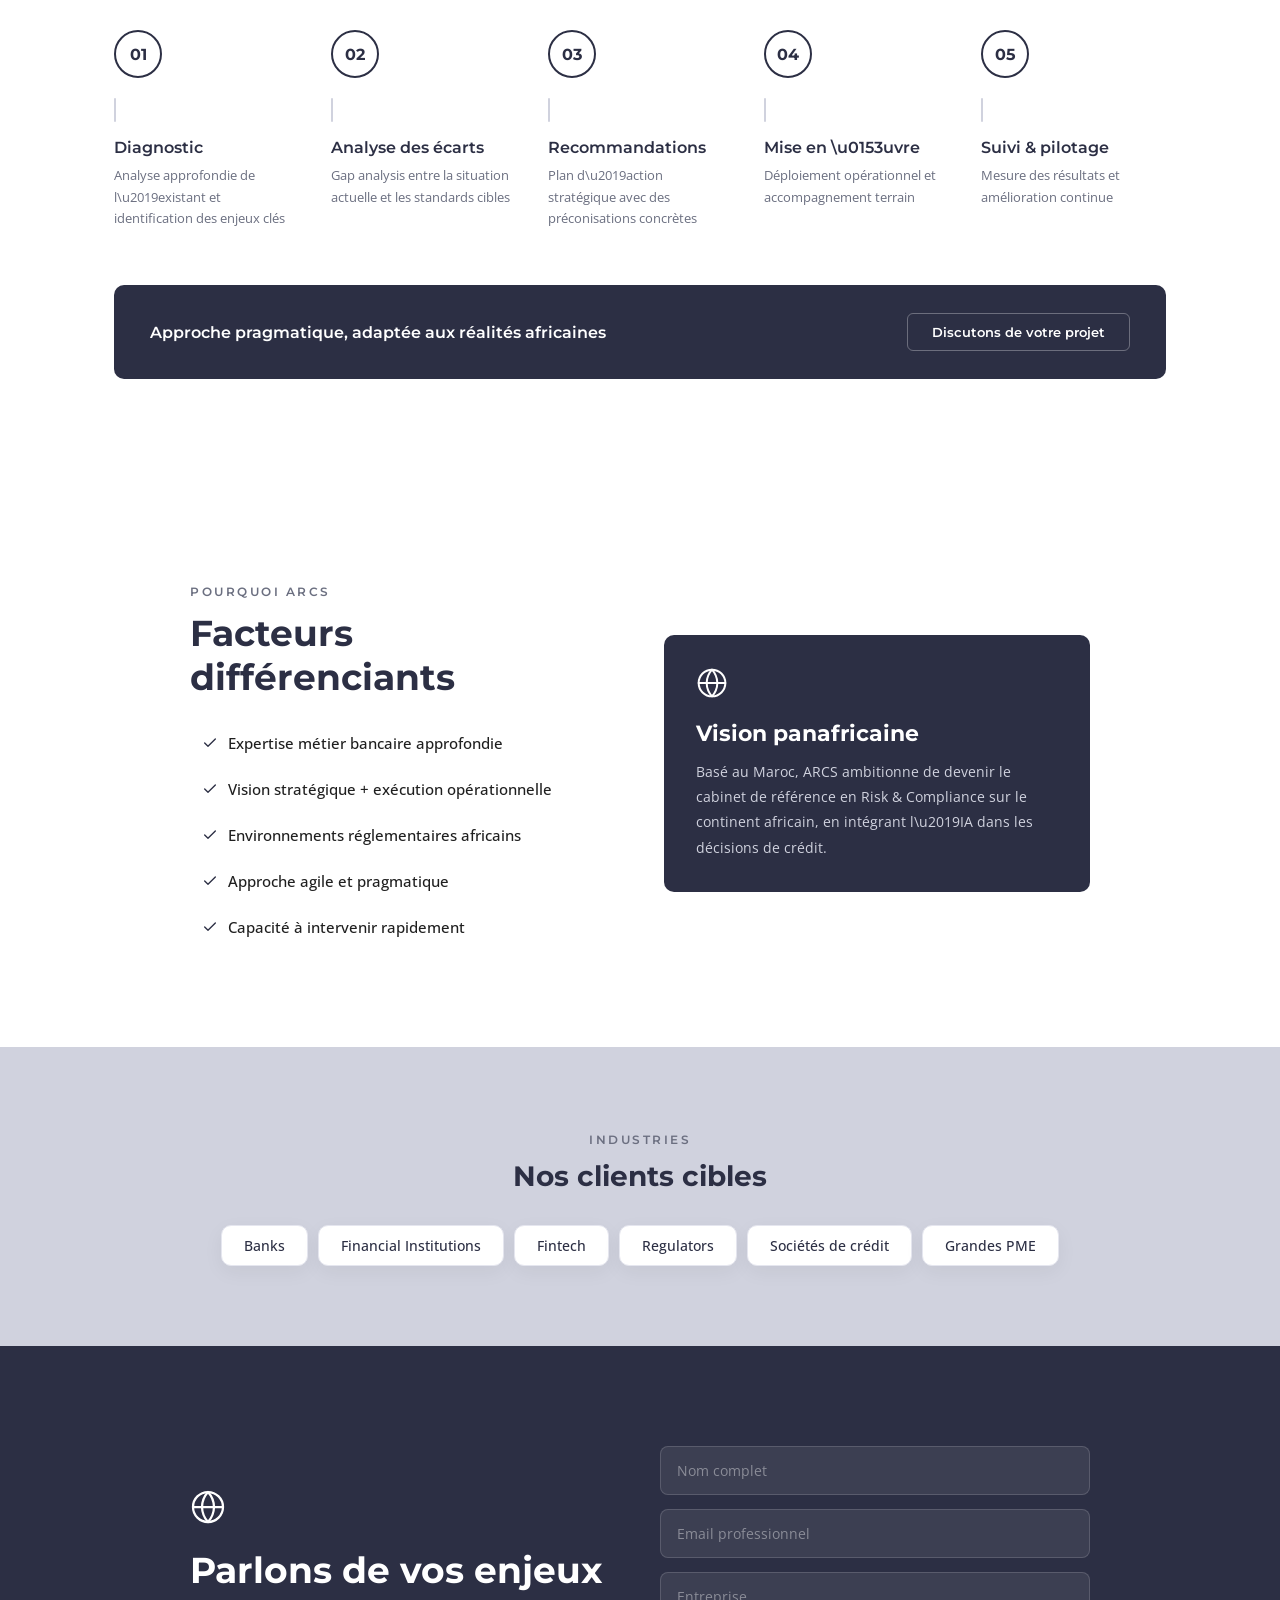
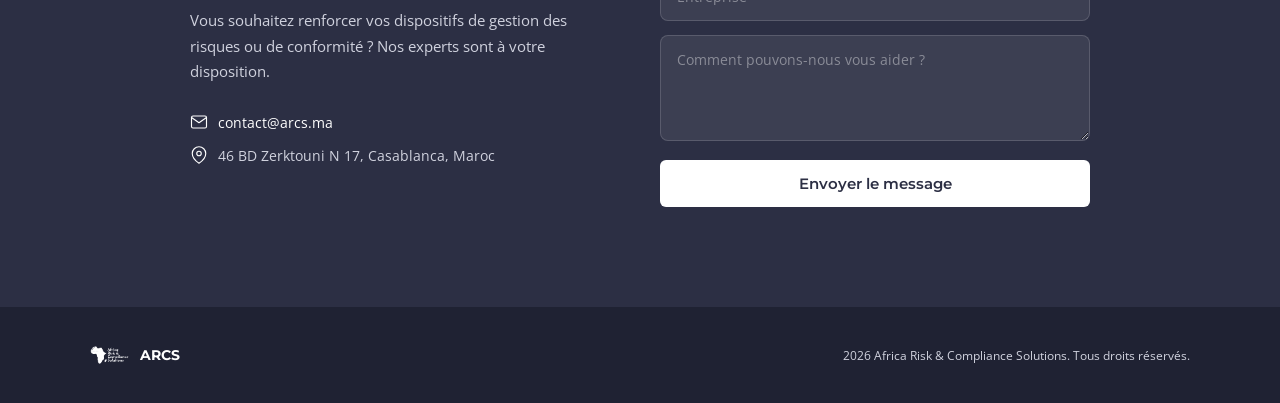
==== commit ce7429b2: "Update index.html" ====
--- a/index.html
+++ b/index.html
@@ -4,27 +4,61 @@
 <head>
 <meta charset="UTF-8">
 <meta name="viewport" content="width=device-width, initial-scale=1.0">
-<title>ARCS — Africa Risk & Compliance Solutions</title>
-<meta name="description" content="Cabinet de conseil spécialisé en Risk Management, Compliance et Transformation Digitale pour les institutions financières africaines.">
+<title>ARCS — Cabinet de conseil en Risk Management, Compliance & Transformation Digitale en Afrique</title>
+<meta name="description" content="ARCS accompagne les institutions financières africaines en gestion des risques, conformité réglementaire (LCB/FT), transformation digitale et excellence opérationnelle. Cabinet basé à Casablanca, Maroc.">
+<meta name="keywords" content="risk management Afrique, conformité bancaire, LCB FT Maroc, cabinet conseil risque crédit, transformation digitale banque, compliance Afrique, gestion risques financiers, conseil conformité Casablanca">
+<link rel="canonical" href="https://arcs.ma/">
+<meta name="robots" content="index, follow">
+<meta name="author" content="ARCS - Africa Risk & Compliance Solutions">
 <link rel="icon" type="image/png" href="favicon.png">
 <link rel="apple-touch-icon" href="apple-touch-icon.png">
-<meta property="og:title" content="ARCS — Africa Risk & Compliance Solutions">
-<meta property="og:description" content="Innovation au service du risque bancaire.">
-<meta property="og:image" content="og-image.png">
+<meta property="og:title" content="ARCS — Cabinet de conseil en Risk Management & Compliance en Afrique">
+<meta property="og:description" content="Nous accompagnons les institutions financières africaines dans la maîtrise de leurs risques et la transformation de leurs dispositifs réglementaires.">
+<meta property="og:image" content="https://arcs.ma/og-image.png">
+<meta property="og:url" content="https://arcs.ma/">
 <meta property="og:type" content="website">
+<meta property="og:locale" content="fr_MA">
+<meta property="og:site_name" content="ARCS">
 <meta name="twitter:card" content="summary_large_image">
-<meta name="twitter:title" content="ARCS — Africa Risk & Compliance Solutions">
-<meta name="twitter:image" content="og-image.png">
+<meta name="twitter:title" content="ARCS — Risk Management & Compliance en Afrique">
+<meta name="twitter:description" content="Innovation au service du risque bancaire.">
+<meta name="twitter:image" content="https://arcs.ma/og-image.png">
 <link rel="preconnect" href="https://fonts.googleapis.com">
 <link href="https://fonts.googleapis.com/css2?family=Montserrat:wght@400;500;600;700&family=Open+Sans:wght@300;400;500;600;700&display=swap" rel="stylesheet">
 <link rel="stylesheet" href="style.css">
+<script type="application/ld+json">
+{
+  "@context": "https://schema.org",
+  "@type": "ProfessionalService",
+  "name": "ARCS - Africa Risk & Compliance Solutions",
+  "description": "Cabinet de conseil spécialisé en gestion des risques, conformité réglementaire et transformation digitale pour les institutions financières africaines.",
+  "url": "https://arcs.ma",
+  "logo": "https://arcs.ma/logo-white.png",
+  "image": "https://arcs.ma/og-image.png",
+  "email": "contact@arcs.ma",
+  "address": {
+    "@type": "PostalAddress",
+    "streetAddress": "46 BD Zerktouni N 17",
+    "addressLocality": "Casablanca",
+    "addressCountry": "MA"
+  },
+  "founder": {
+    "@type": "Person",
+    "name": "El Mehdi Ait Omar",
+    "jobTitle": "Fondateur & Directeur Général"
+  },
+  "areaServed": "Africa",
+  "serviceType": ["Risk Management", "Compliance", "Transformation Digitale", "Risque de Crédit", "LCB/FT"],
+  "knowsLanguage": ["fr", "en", "ar"]
+}
+</script>
 </head>
 <body>
 
 <nav class="nav" id="navbar">
   <div class="nav-inner">
     <a href="#hero" class="nav-logo">
-      <img src="logo-white.png" alt="ARCS">
+      <img src="logo-white.png" alt="ARCS - Africa Risk & Compliance Solutions">
       <span>ARCS</span>
     </a>
     <div class="nav-links hide-m">
@@ -71,7 +105,7 @@
       <h2 style="font-size:36px;font-weight:700;color:var(--primary);margin-top:10px;margin-bottom:16px">About ARCS</h2>
     </div>
     <div class="fade-in" style="transition-delay:0.08s">
-      <p style="font-size:16px;line-height:1.8;margin-bottom:16px">Africa Risk &amp; Compliance Solutions (ARCS) est un cabinet de conseil spécialisé dans l'accompagnement des institutions financières et entreprises africaines sur les enjeux de gestion des risques, conformité réglementaire, transformation digitale et excellence opérationnelle.</p>
+      <p style="font-size:16px;line-height:1.8;margin-bottom:16px">Africa Risk &amp; Compliance Solutions (ARCS) est un cabinet de conseil spécialisé dans l\u2019accompagnement des institutions financières et entreprises africaines sur les enjeux de gestion des risques, conformité réglementaire, transformation digitale et excellence opérationnelle.</p>
       <p style="font-size:14px;color:var(--text-sec);line-height:1.7;font-style:italic">Basé au Maroc, ARCS ambitionne de devenir un acteur panafricain de référence en Risk &amp; Compliance.</p>
     </div>
   </div>
@@ -85,17 +119,17 @@
     </div>
     <div class="fade-in founder-card">
       <div class="founder-img-wrap">
-        <img src="founder.jpeg" alt="El Mehdi Ait Omar" class="founder-img">
+        <img src="founder.jpeg" alt="El Mehdi Ait Omar - Fondateur ARCS" class="founder-img">
       </div>
       <div class="founder-content">
         <blockquote class="founder-quote">
-          <p style="margin-bottom:14px">Convaincus que l'Afrique mérite des standards de gestion des risques et de conformité à la hauteur de son potentiel, notre cabinet ARCS – Africa Risk & Compliance Solutions a été créé avec une ambition claire : accompagner les institutions financières du continent dans leurs transformations et leurs enjeux stratégiques.</p>
-          <p style="margin-bottom:14px">S'appuyant sur une solide expérience en gestion du risque de crédit, conformité réglementaire et transformation digitale au sein d'institutions financières de premier plan, notre cabinet allie expertise métier, rigueur opérationnelle et connaissance fine des réalités africaines.</p>
-          <p>Notre vocation est d'apporter à nos clients des solutions concrètes, pragmatiques et créatrices de valeur, adaptées aux exigences d'un environnement financier en constante évolution.</p>
+          <p style="margin-bottom:14px">Convaincus que l\u2019Afrique mérite des standards de gestion des risques et de conformité à la hauteur de son potentiel, notre cabinet ARCS \u2013 Africa Risk & Compliance Solutions a été créé avec une ambition claire : accompagner les institutions financières du continent dans leurs transformations et leurs enjeux stratégiques.</p>
+          <p style="margin-bottom:14px">S\u2019appuyant sur une solide expérience en gestion du risque de crédit, conformité réglementaire et transformation digitale au sein d\u2019institutions financières de premier plan, notre cabinet allie expertise métier, rigueur opérationnelle et connaissance fine des réalités africaines.</p>
+          <p>Notre vocation est d\u2019apporter à nos clients des solutions concrètes, pragmatiques et créatrices de valeur, adaptées aux exigences d\u2019un environnement financier en constante évolution.</p>
         </blockquote>
         <div style="margin-top:24px">
           <p style="font-family:'Montserrat',sans-serif;font-size:17px;font-weight:700;color:var(--primary);margin-bottom:2px">El Mehdi Ait Omar</p>
-          <p style="font-size:13px;color:var(--text-sec)">Fondateur &amp; Directeur Général — ARCS</p>
+          <p style="font-size:13px;color:var(--text-sec)">Fondateur &amp; Directeur Général \u2014 ARCS</p>
         </div>
       </div>
     </div>
@@ -106,13 +140,13 @@
   <div class="container">
     <div class="fade-in" style="text-align:center;margin-bottom:48px">
       <span class="label">Expertise</span>
-      <h2 style="font-size:36px;font-weight:700;color:var(--primary);margin-top:10px">Nos pôles d'activité</h2>
+      <h2 style="font-size:36px;font-weight:700;color:var(--primary);margin-top:10px">Nos pôles d\u2019activité</h2>
     </div>
     <div class="grid-5">
       <div class="fade-in"><div class="card" style="padding:28px 22px;height:100%">
         <svg width="26" height="26" viewBox="0 0 24 24" fill="none" stroke="#2C2F44" stroke-width="1.5" stroke-linecap="round" stroke-linejoin="round"><polyline points="23 6 13.5 15.5 8.5 10.5 1 18"></polyline><polyline points="17 6 23 6 23 12"></polyline></svg>
         <h3 style="font-size:17px;font-weight:600;color:var(--primary);margin:14px 0 10px">Risque de Crédit</h3>
-        <p style="font-size:14px;color:var(--text-sec);line-height:1.7">Politiques d'octroi, grilles de score, moteurs décisionnels, optimisation risque/rentabilité et monitoring portefeuille.</p>
+        <p style="font-size:14px;color:var(--text-sec);line-height:1.7">Politiques d\u2019octroi, grilles de score, moteurs décisionnels, optimisation risque/rentabilité et monitoring portefeuille.</p>
       </div></div>
       <div class="fade-in" style="transition-delay:0.06s"><div class="card" style="padding:28px 22px;height:100%">
         <svg width="26" height="26" viewBox="0 0 24 24" fill="none" stroke="#2C2F44" stroke-width="1.5" stroke-linecap="round" stroke-linejoin="round"><path d="M12 22s8-4 8-10V5l-8-3-8 3v7c0 6 8 10 8 10z"></path></svg>
@@ -132,7 +166,7 @@
       <div class="fade-in" style="transition-delay:0.24s"><div class="card" style="padding:28px 22px;height:100%">
         <svg width="26" height="26" viewBox="0 0 24 24" fill="none" stroke="#2C2F44" stroke-width="1.5" stroke-linecap="round" stroke-linejoin="round"><path d="M17 21v-2a4 4 0 00-4-4H5a4 4 0 00-4 4v2"></path><circle cx="9" cy="7" r="4"></circle><path d="M23 21v-2a4 4 0 00-3-3.87"></path><path d="M16 3.13a4 4 0 010 7.75"></path></svg>
         <h3 style="font-size:17px;font-weight:600;color:var(--primary);margin:14px 0 10px">Prestations intellectuelles</h3>
-        <p style="font-size:14px;color:var(--text-sec);line-height:1.7">ARCS met à disposition une expertise spécialisée en risque, conformité, IT, data et reporting afin d'accompagner ses clients dans leurs projets stratégiques, leurs transformations opérationnelles et leurs besoins de renfort ciblé.</p>
+        <p style="font-size:14px;color:var(--text-sec);line-height:1.7">ARCS met à disposition une expertise spécialisée en risque, conformité, IT, data et reporting afin d\u2019accompagner ses clients dans leurs projets stratégiques, leurs transformations opérationnelles et leurs besoins de renfort ciblé.</p>
       </div></div>
     </div>
   </div>
@@ -148,10 +182,10 @@
       <p style="font-size:14px;color:var(--text-sec);max-width:380px;line-height:1.7">Une démarche structurée en 5 étapes, pragmatique et adaptée aux réalités africaines.</p>
     </div>
     <div class="step-grid">
-      <div class="fade-in step-card"><div class="step-num">01</div><div class="step-line"></div><h4 style="font-size:16px;font-weight:600;color:var(--primary);margin-bottom:8px">Diagnostic</h4><p style="font-size:13px;color:var(--text-sec);line-height:1.65">Analyse approfondie de l'existant et identification des enjeux clés</p></div>
+      <div class="fade-in step-card"><div class="step-num">01</div><div class="step-line"></div><h4 style="font-size:16px;font-weight:600;color:var(--primary);margin-bottom:8px">Diagnostic</h4><p style="font-size:13px;color:var(--text-sec);line-height:1.65">Analyse approfondie de l\u2019existant et identification des enjeux clés</p></div>
       <div class="fade-in step-card" style="transition-delay:0.08s"><div class="step-num">02</div><div class="step-line"></div><h4 style="font-size:16px;font-weight:600;color:var(--primary);margin-bottom:8px">Analyse des écarts</h4><p style="font-size:13px;color:var(--text-sec);line-height:1.65">Gap analysis entre la situation actuelle et les standards cibles</p></div>
-      <div class="fade-in step-card" style="transition-delay:0.16s"><div class="step-num">03</div><div class="step-line"></div><h4 style="font-size:16px;font-weight:600;color:var(--primary);margin-bottom:8px">Recommandations</h4><p style="font-size:13px;color:var(--text-sec);line-height:1.65">Plan d'action stratégique avec des préconisations concrètes</p></div>
-      <div class="fade-in step-card" style="transition-delay:0.24s"><div class="step-num">04</div><div class="step-line"></div><h4 style="font-size:16px;font-weight:600;color:var(--primary);margin-bottom:8px">Mise en œuvre</h4><p style="font-size:13px;color:var(--text-sec);line-height:1.65">Déploiement opérationnel et accompagnement terrain</p></div>
+      <div class="fade-in step-card" style="transition-delay:0.16s"><div class="step-num">03</div><div class="step-line"></div><h4 style="font-size:16px;font-weight:600;color:var(--primary);margin-bottom:8px">Recommandations</h4><p style="font-size:13px;color:var(--text-sec);line-height:1.65">Plan d\u2019action stratégique avec des préconisations concrètes</p></div>
+      <div class="fade-in step-card" style="transition-delay:0.24s"><div class="step-num">04</div><div class="step-line"></div><h4 style="font-size:16px;font-weight:600;color:var(--primary);margin-bottom:8px">Mise en \u0153uvre</h4><p style="font-size:13px;color:var(--text-sec);line-height:1.65">Déploiement opérationnel et accompagnement terrain</p></div>
       <div class="fade-in step-card" style="transition-delay:0.32s"><div class="step-num">05</div><div class="step-line"></div><h4 style="font-size:16px;font-weight:600;color:var(--primary);margin-bottom:8px">Suivi &amp; pilotage</h4><p style="font-size:13px;color:var(--text-sec);line-height:1.65">Mesure des résultats et amélioration continue</p></div>
     </div>
     <div class="fade-in" style="transition-delay:0.4s;margin-top:56px;background:var(--primary);border-radius:10px;padding:28px 36px;display:flex;align-items:center;justify-content:space-between;flex-wrap:wrap;gap:16px">
@@ -178,7 +212,7 @@
       <div style="background:var(--primary);border-radius:10px;padding:32px">
         <svg width="32" height="32" viewBox="0 0 24 24" fill="none" stroke="#FFFFFF" stroke-width="1.5" stroke-linecap="round" stroke-linejoin="round"><circle cx="12" cy="12" r="10"></circle><line x1="2" y1="12" x2="22" y2="12"></line><path d="M12 2a15.3 15.3 0 014 10 15.3 15.3 0 01-4 10 15.3 15.3 0 01-4-10 15.3 15.3 0 014-10z"></path></svg>
         <h3 style="font-size:22px;font-weight:700;color:var(--white);margin-top:16px;margin-bottom:12px">Vision panafricaine</h3>
-        <p style="font-size:14px;color:var(--secondary);line-height:1.8">Basé au Maroc, ARCS ambitionne de devenir le cabinet de référence en Risk &amp; Compliance sur le continent africain, en intégrant l'IA dans les décisions de crédit.</p>
+        <p style="font-size:14px;color:var(--secondary);line-height:1.8">Basé au Maroc, ARCS ambitionne de devenir le cabinet de référence en Risk &amp; Compliance sur le continent africain, en intégrant l\u2019IA dans les décisions de crédit.</p>
       </div>
     </div>
   </div>
--- a/style.css
+++ b/style.css
@@ -63,7 +63,7 @@
   display: flex; align-items: center; justify-content: space-between;
 }
 .nav-logo { display: flex; align-items: center; gap: 8px; text-decoration: none; }
-.nav-logo img { width: 32px; height: 32px; object-fit: contain; }
+.nav-logo img { width: 52px; height: 52px; object-fit: contain; }
 .nav-logo span {
   font-family: 'Montserrat', sans-serif; font-weight: 700;
   font-size: 15px; color: var(--white); letter-spacing: 1.5px;
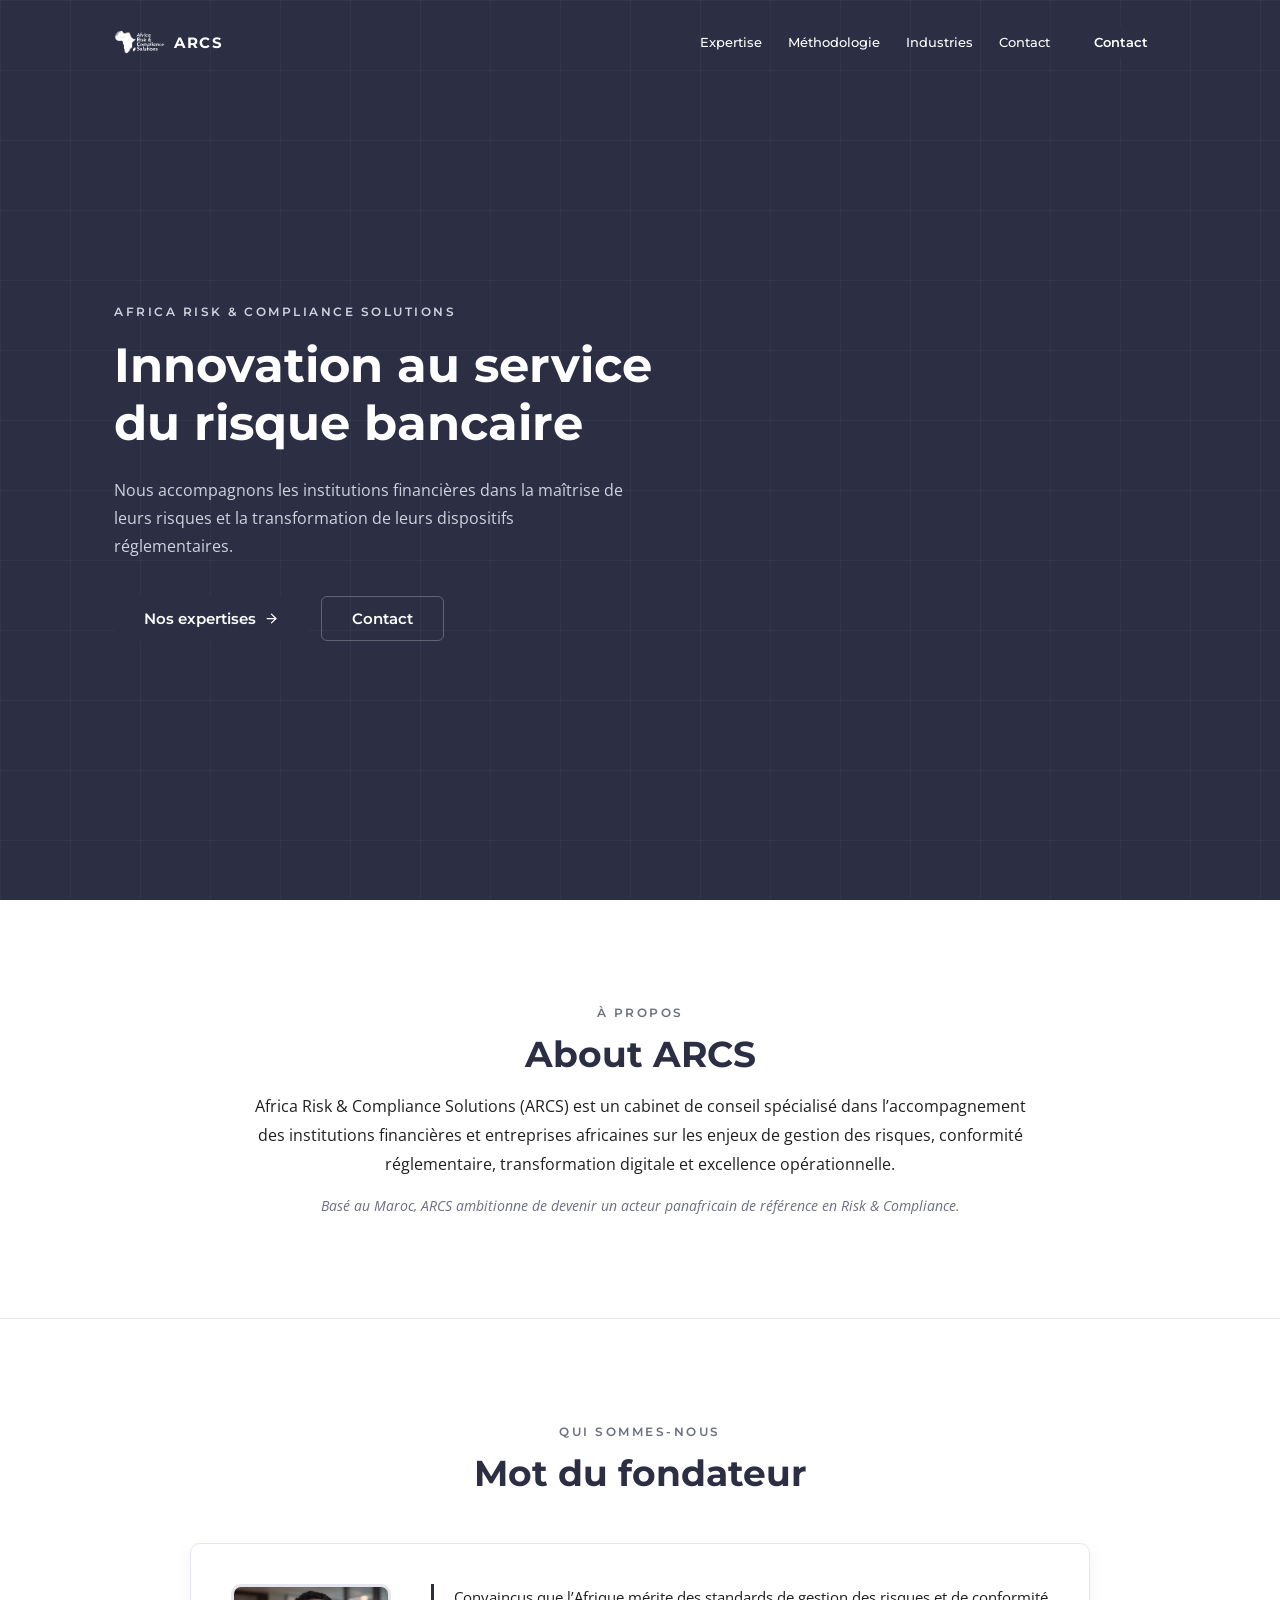
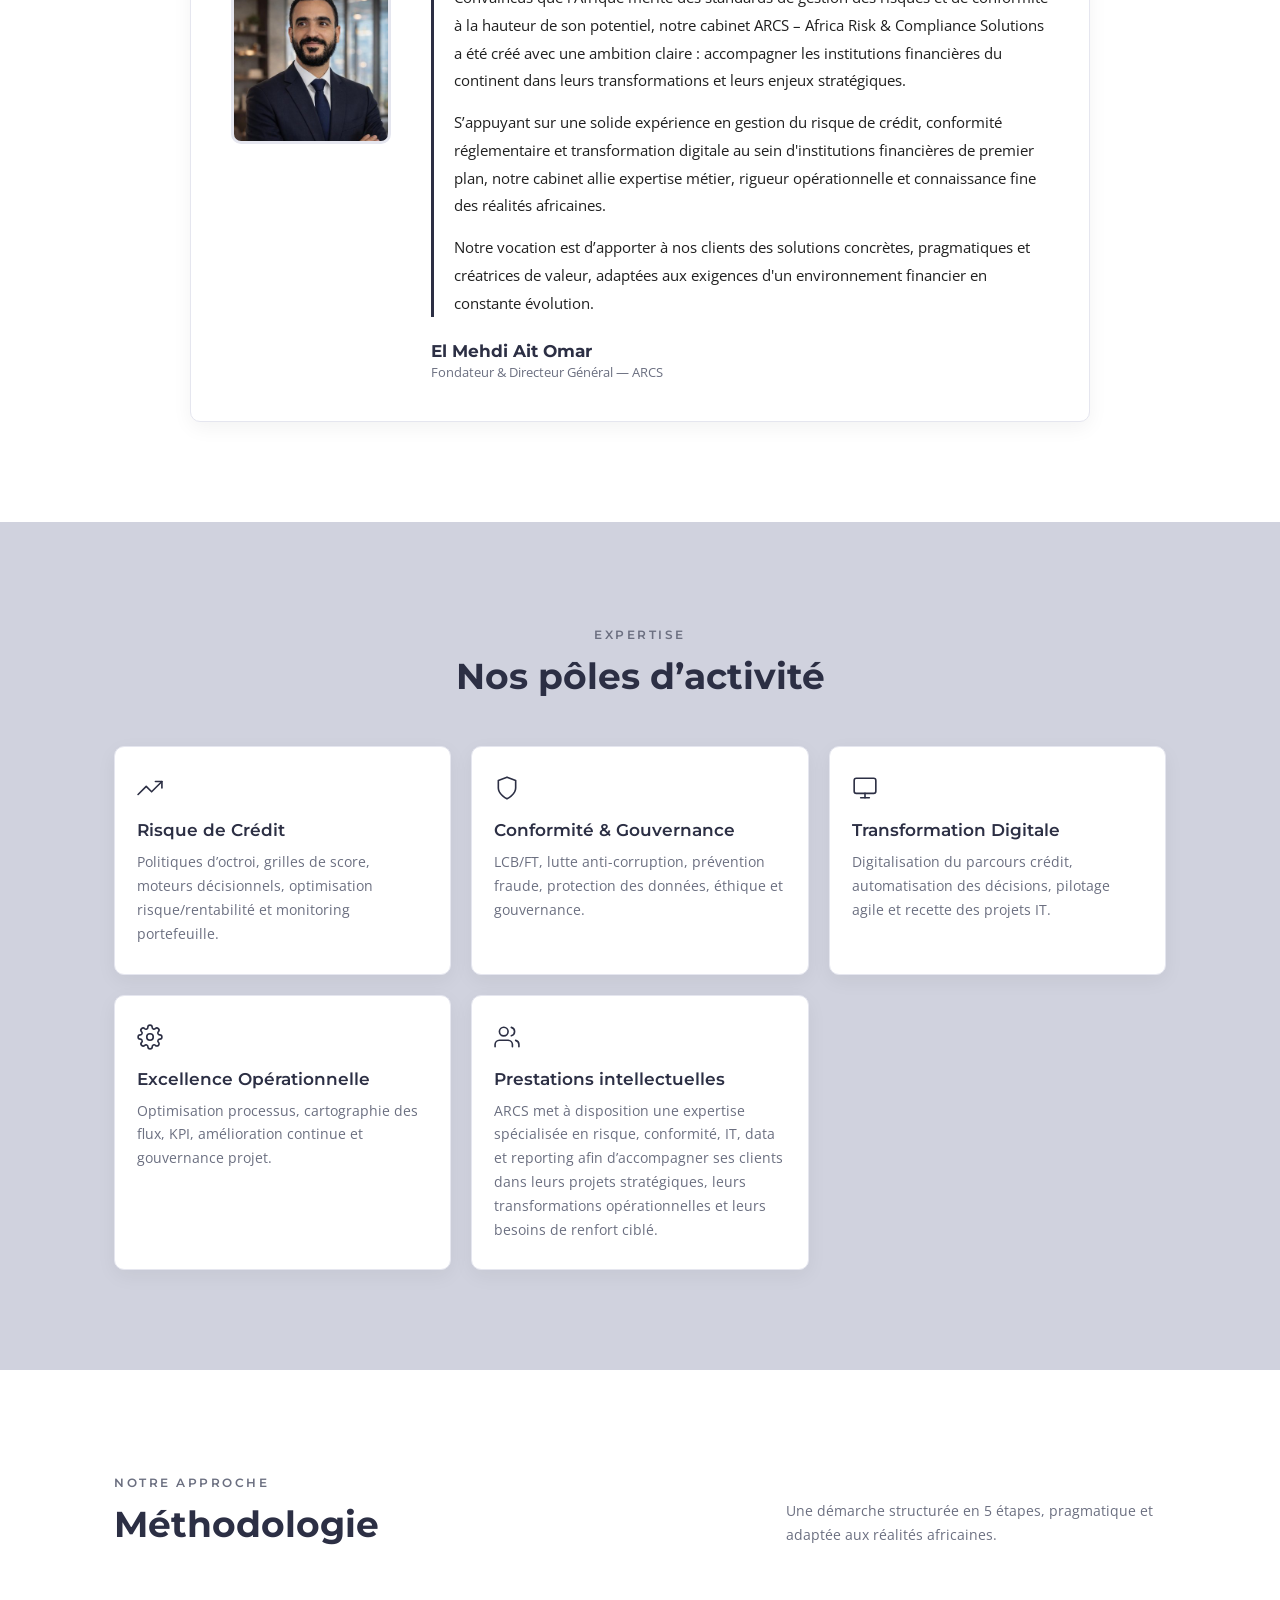
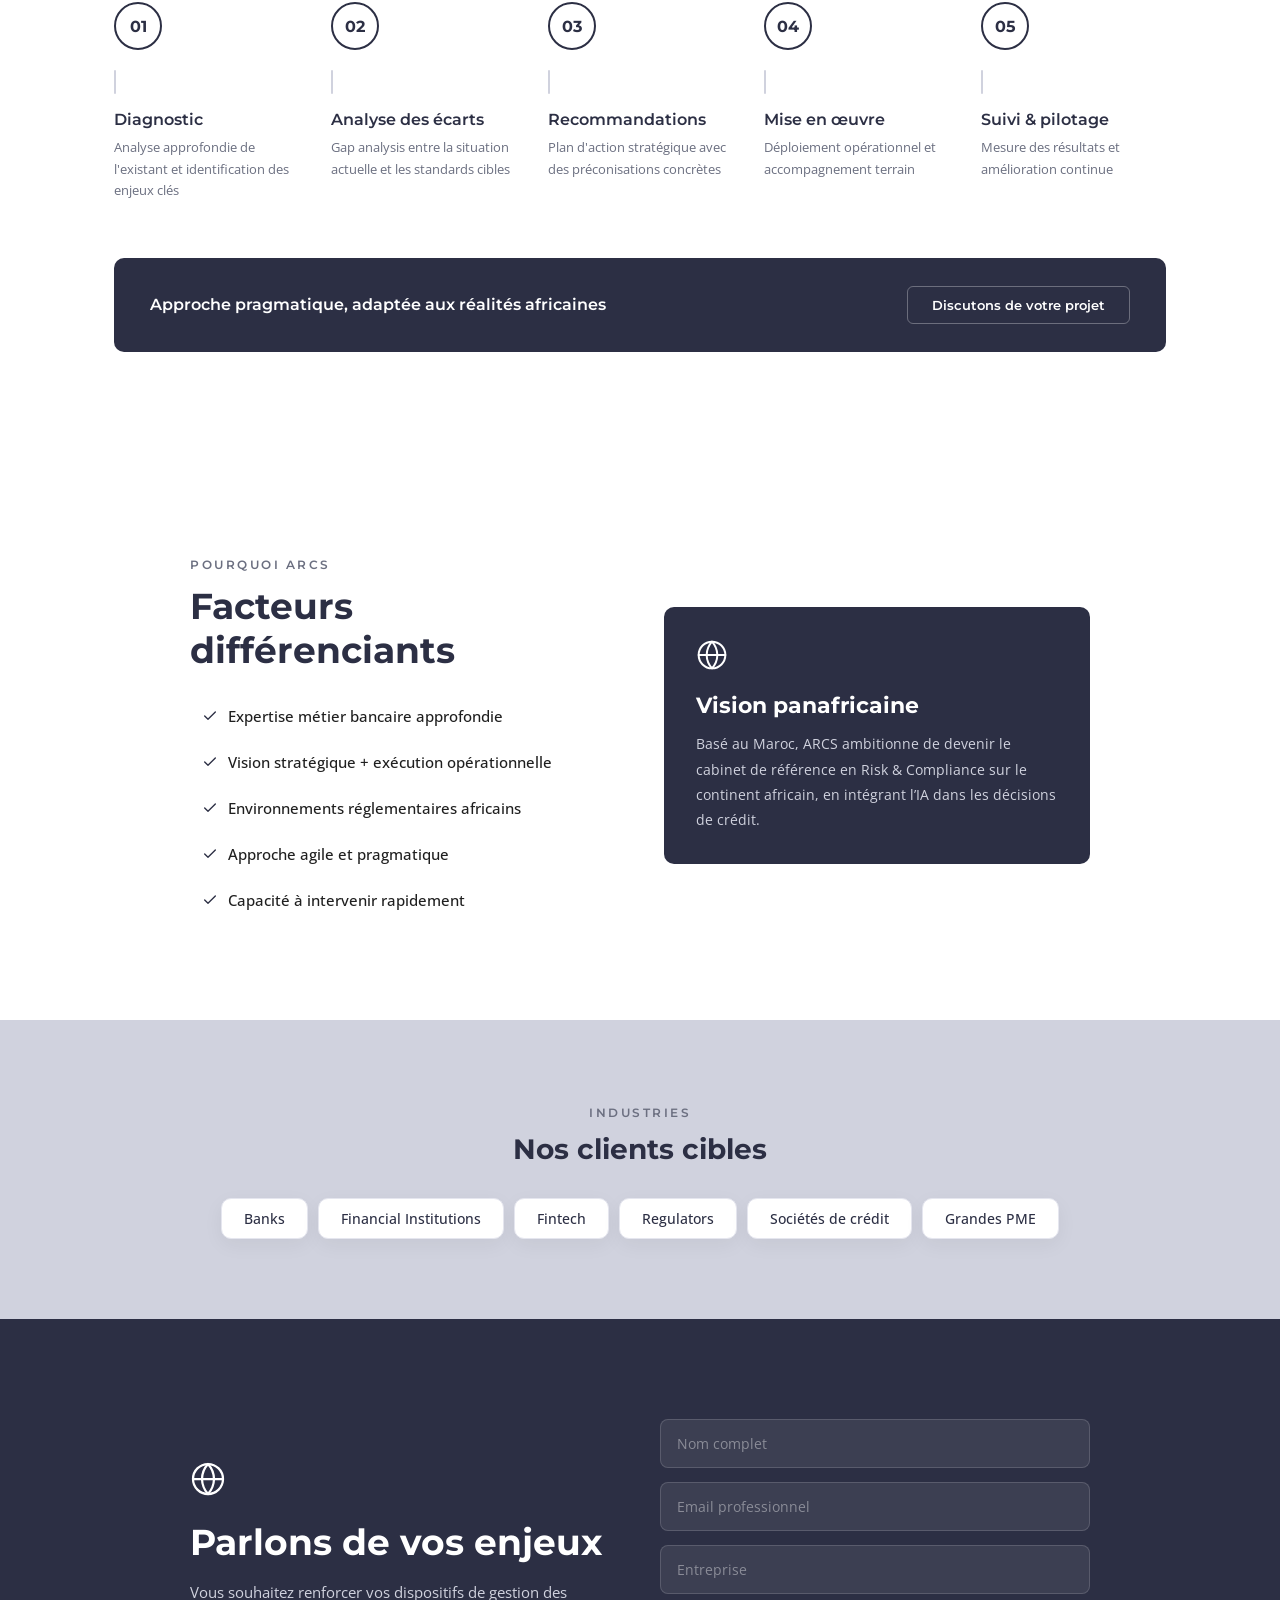
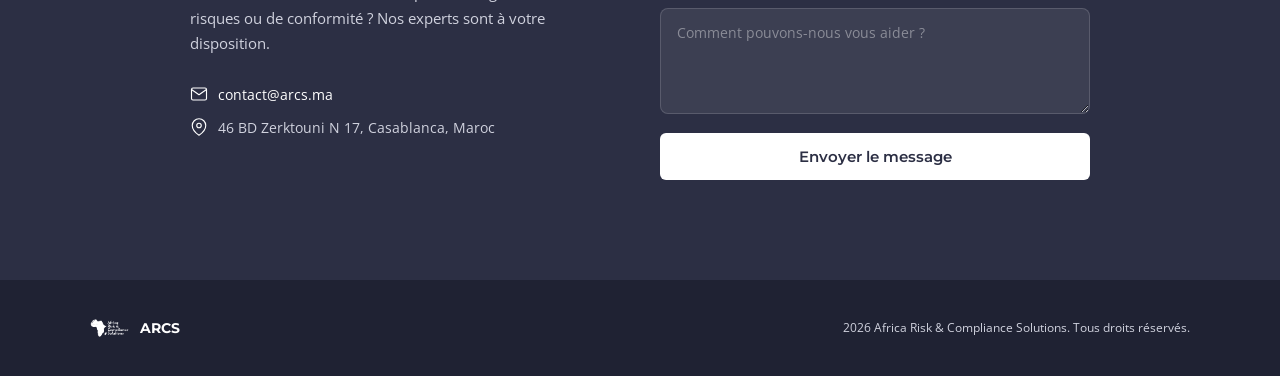
==== commit 3fb5e204: "Update index.html" ====
--- a/index.html
+++ b/index.html
@@ -105,7 +105,7 @@
       <h2 style="font-size:36px;font-weight:700;color:var(--primary);margin-top:10px;margin-bottom:16px">About ARCS</h2>
     </div>
     <div class="fade-in" style="transition-delay:0.08s">
-      <p style="font-size:16px;line-height:1.8;margin-bottom:16px">Africa Risk &amp; Compliance Solutions (ARCS) est un cabinet de conseil spécialisé dans l\u2019accompagnement des institutions financières et entreprises africaines sur les enjeux de gestion des risques, conformité réglementaire, transformation digitale et excellence opérationnelle.</p>
+      <p style="font-size:16px;line-height:1.8;margin-bottom:16px">Africa Risk &amp; Compliance Solutions (ARCS) est un cabinet de conseil spécialisé dans l’accompagnement des institutions financières et entreprises africaines sur les enjeux de gestion des risques, conformité réglementaire, transformation digitale et excellence opérationnelle.</p>
       <p style="font-size:14px;color:var(--text-sec);line-height:1.7;font-style:italic">Basé au Maroc, ARCS ambitionne de devenir un acteur panafricain de référence en Risk &amp; Compliance.</p>
     </div>
   </div>
@@ -123,13 +123,13 @@
       </div>
       <div class="founder-content">
         <blockquote class="founder-quote">
-          <p style="margin-bottom:14px">Convaincus que l\u2019Afrique mérite des standards de gestion des risques et de conformité à la hauteur de son potentiel, notre cabinet ARCS \u2013 Africa Risk & Compliance Solutions a été créé avec une ambition claire : accompagner les institutions financières du continent dans leurs transformations et leurs enjeux stratégiques.</p>
-          <p style="margin-bottom:14px">S\u2019appuyant sur une solide expérience en gestion du risque de crédit, conformité réglementaire et transformation digitale au sein d\u2019institutions financières de premier plan, notre cabinet allie expertise métier, rigueur opérationnelle et connaissance fine des réalités africaines.</p>
-          <p>Notre vocation est d\u2019apporter à nos clients des solutions concrètes, pragmatiques et créatrices de valeur, adaptées aux exigences d\u2019un environnement financier en constante évolution.</p>
+          <p style="margin-bottom:14px">Convaincus que l’Afrique mérite des standards de gestion des risques et de conformité à la hauteur de son potentiel, notre cabinet ARCS – Africa Risk & Compliance Solutions a été créé avec une ambition claire : accompagner les institutions financières du continent dans leurs transformations et leurs enjeux stratégiques.</p>
+          <p style="margin-bottom:14px">S’appuyant sur une solide expérience en gestion du risque de crédit, conformité réglementaire et transformation digitale au sein d'institutions financières de premier plan, notre cabinet allie expertise métier, rigueur opérationnelle et connaissance fine des réalités africaines.</p>
+          <p>Notre vocation est d’apporter à nos clients des solutions concrètes, pragmatiques et créatrices de valeur, adaptées aux exigences d'un environnement financier en constante évolution.</p>
         </blockquote>
         <div style="margin-top:24px">
           <p style="font-family:'Montserrat',sans-serif;font-size:17px;font-weight:700;color:var(--primary);margin-bottom:2px">El Mehdi Ait Omar</p>
-          <p style="font-size:13px;color:var(--text-sec)">Fondateur &amp; Directeur Général \u2014 ARCS</p>
+          <p style="font-size:13px;color:var(--text-sec)">Fondateur &amp; Directeur Général — ARCS</p>
         </div>
       </div>
     </div>
@@ -140,13 +140,13 @@
   <div class="container">
     <div class="fade-in" style="text-align:center;margin-bottom:48px">
       <span class="label">Expertise</span>
-      <h2 style="font-size:36px;font-weight:700;color:var(--primary);margin-top:10px">Nos pôles d\u2019activité</h2>
+      <h2 style="font-size:36px;font-weight:700;color:var(--primary);margin-top:10px">Nos pôles d’activité</h2>
     </div>
     <div class="grid-5">
       <div class="fade-in"><div class="card" style="padding:28px 22px;height:100%">
         <svg width="26" height="26" viewBox="0 0 24 24" fill="none" stroke="#2C2F44" stroke-width="1.5" stroke-linecap="round" stroke-linejoin="round"><polyline points="23 6 13.5 15.5 8.5 10.5 1 18"></polyline><polyline points="17 6 23 6 23 12"></polyline></svg>
         <h3 style="font-size:17px;font-weight:600;color:var(--primary);margin:14px 0 10px">Risque de Crédit</h3>
-        <p style="font-size:14px;color:var(--text-sec);line-height:1.7">Politiques d\u2019octroi, grilles de score, moteurs décisionnels, optimisation risque/rentabilité et monitoring portefeuille.</p>
+        <p style="font-size:14px;color:var(--text-sec);line-height:1.7">Politiques d’octroi, grilles de score, moteurs décisionnels, optimisation risque/rentabilité et monitoring portefeuille.</p>
       </div></div>
       <div class="fade-in" style="transition-delay:0.06s"><div class="card" style="padding:28px 22px;height:100%">
         <svg width="26" height="26" viewBox="0 0 24 24" fill="none" stroke="#2C2F44" stroke-width="1.5" stroke-linecap="round" stroke-linejoin="round"><path d="M12 22s8-4 8-10V5l-8-3-8 3v7c0 6 8 10 8 10z"></path></svg>
@@ -166,7 +166,7 @@
       <div class="fade-in" style="transition-delay:0.24s"><div class="card" style="padding:28px 22px;height:100%">
         <svg width="26" height="26" viewBox="0 0 24 24" fill="none" stroke="#2C2F44" stroke-width="1.5" stroke-linecap="round" stroke-linejoin="round"><path d="M17 21v-2a4 4 0 00-4-4H5a4 4 0 00-4 4v2"></path><circle cx="9" cy="7" r="4"></circle><path d="M23 21v-2a4 4 0 00-3-3.87"></path><path d="M16 3.13a4 4 0 010 7.75"></path></svg>
         <h3 style="font-size:17px;font-weight:600;color:var(--primary);margin:14px 0 10px">Prestations intellectuelles</h3>
-        <p style="font-size:14px;color:var(--text-sec);line-height:1.7">ARCS met à disposition une expertise spécialisée en risque, conformité, IT, data et reporting afin d\u2019accompagner ses clients dans leurs projets stratégiques, leurs transformations opérationnelles et leurs besoins de renfort ciblé.</p>
+        <p style="font-size:14px;color:var(--text-sec);line-height:1.7">ARCS met à disposition une expertise spécialisée en risque, conformité, IT, data et reporting afin d’accompagner ses clients dans leurs projets stratégiques, leurs transformations opérationnelles et leurs besoins de renfort ciblé.</p>
       </div></div>
     </div>
   </div>
@@ -182,10 +182,10 @@
       <p style="font-size:14px;color:var(--text-sec);max-width:380px;line-height:1.7">Une démarche structurée en 5 étapes, pragmatique et adaptée aux réalités africaines.</p>
     </div>
     <div class="step-grid">
-      <div class="fade-in step-card"><div class="step-num">01</div><div class="step-line"></div><h4 style="font-size:16px;font-weight:600;color:var(--primary);margin-bottom:8px">Diagnostic</h4><p style="font-size:13px;color:var(--text-sec);line-height:1.65">Analyse approfondie de l\u2019existant et identification des enjeux clés</p></div>
+      <div class="fade-in step-card"><div class="step-num">01</div><div class="step-line"></div><h4 style="font-size:16px;font-weight:600;color:var(--primary);margin-bottom:8px">Diagnostic</h4><p style="font-size:13px;color:var(--text-sec);line-height:1.65">Analyse approfondie de l'existant et identification des enjeux clés</p></div>
       <div class="fade-in step-card" style="transition-delay:0.08s"><div class="step-num">02</div><div class="step-line"></div><h4 style="font-size:16px;font-weight:600;color:var(--primary);margin-bottom:8px">Analyse des écarts</h4><p style="font-size:13px;color:var(--text-sec);line-height:1.65">Gap analysis entre la situation actuelle et les standards cibles</p></div>
-      <div class="fade-in step-card" style="transition-delay:0.16s"><div class="step-num">03</div><div class="step-line"></div><h4 style="font-size:16px;font-weight:600;color:var(--primary);margin-bottom:8px">Recommandations</h4><p style="font-size:13px;color:var(--text-sec);line-height:1.65">Plan d\u2019action stratégique avec des préconisations concrètes</p></div>
-      <div class="fade-in step-card" style="transition-delay:0.24s"><div class="step-num">04</div><div class="step-line"></div><h4 style="font-size:16px;font-weight:600;color:var(--primary);margin-bottom:8px">Mise en \u0153uvre</h4><p style="font-size:13px;color:var(--text-sec);line-height:1.65">Déploiement opérationnel et accompagnement terrain</p></div>
+      <div class="fade-in step-card" style="transition-delay:0.16s"><div class="step-num">03</div><div class="step-line"></div><h4 style="font-size:16px;font-weight:600;color:var(--primary);margin-bottom:8px">Recommandations</h4><p style="font-size:13px;color:var(--text-sec);line-height:1.65">Plan d'action stratégique avec des préconisations concrètes</p></div>
+      <div class="fade-in step-card" style="transition-delay:0.24s"><div class="step-num">04</div><div class="step-line"></div><h4 style="font-size:16px;font-weight:600;color:var(--primary);margin-bottom:8px">Mise en œuvre</h4><p style="font-size:13px;color:var(--text-sec);line-height:1.65">Déploiement opérationnel et accompagnement terrain</p></div>
       <div class="fade-in step-card" style="transition-delay:0.32s"><div class="step-num">05</div><div class="step-line"></div><h4 style="font-size:16px;font-weight:600;color:var(--primary);margin-bottom:8px">Suivi &amp; pilotage</h4><p style="font-size:13px;color:var(--text-sec);line-height:1.65">Mesure des résultats et amélioration continue</p></div>
     </div>
     <div class="fade-in" style="transition-delay:0.4s;margin-top:56px;background:var(--primary);border-radius:10px;padding:28px 36px;display:flex;align-items:center;justify-content:space-between;flex-wrap:wrap;gap:16px">
@@ -212,7 +212,7 @@
       <div style="background:var(--primary);border-radius:10px;padding:32px">
         <svg width="32" height="32" viewBox="0 0 24 24" fill="none" stroke="#FFFFFF" stroke-width="1.5" stroke-linecap="round" stroke-linejoin="round"><circle cx="12" cy="12" r="10"></circle><line x1="2" y1="12" x2="22" y2="12"></line><path d="M12 2a15.3 15.3 0 014 10 15.3 15.3 0 01-4 10 15.3 15.3 0 01-4-10 15.3 15.3 0 014-10z"></path></svg>
         <h3 style="font-size:22px;font-weight:700;color:var(--white);margin-top:16px;margin-bottom:12px">Vision panafricaine</h3>
-        <p style="font-size:14px;color:var(--secondary);line-height:1.8">Basé au Maroc, ARCS ambitionne de devenir le cabinet de référence en Risk &amp; Compliance sur le continent africain, en intégrant l\u2019IA dans les décisions de crédit.</p>
+        <p style="font-size:14px;color:var(--secondary);line-height:1.8">Basé au Maroc, ARCS ambitionne de devenir le cabinet de référence en Risk &amp; Compliance sur le continent africain, en intégrant l’IA dans les décisions de crédit.</p>
       </div>
     </div>
   </div>
